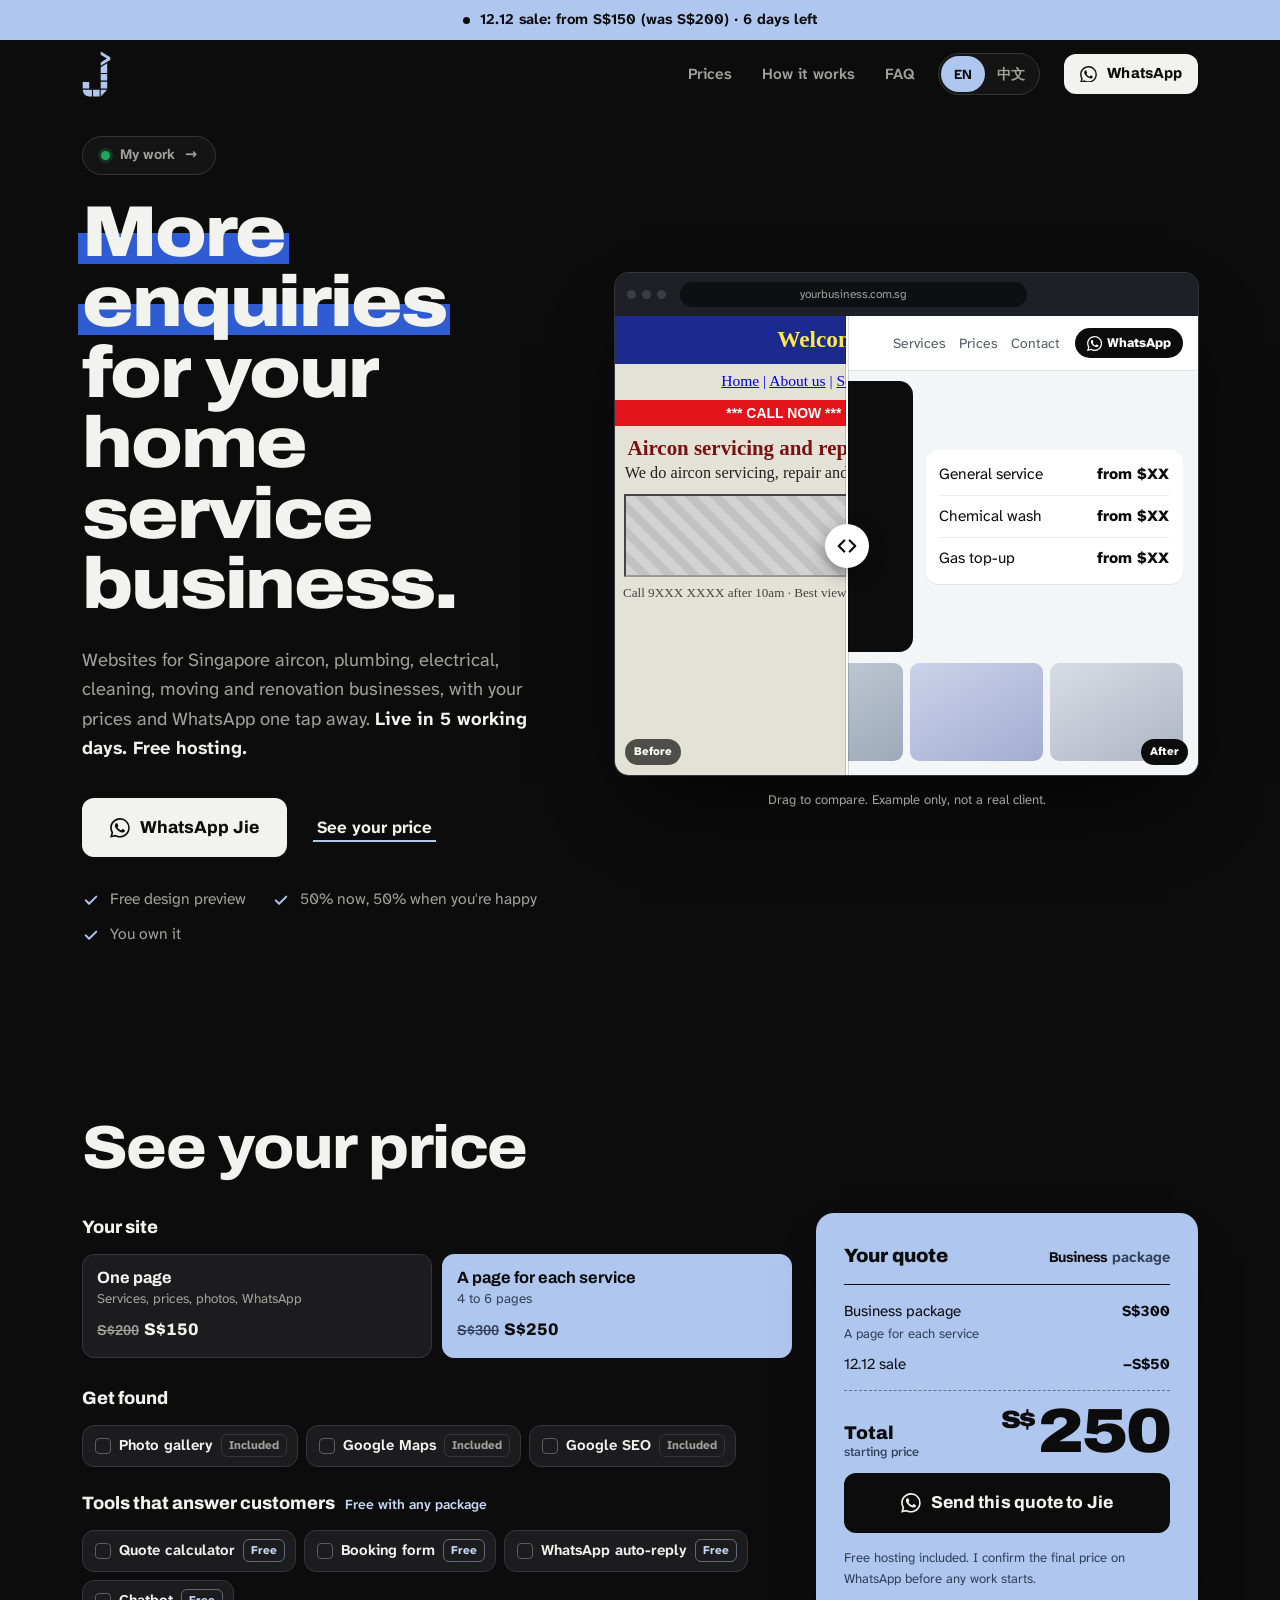
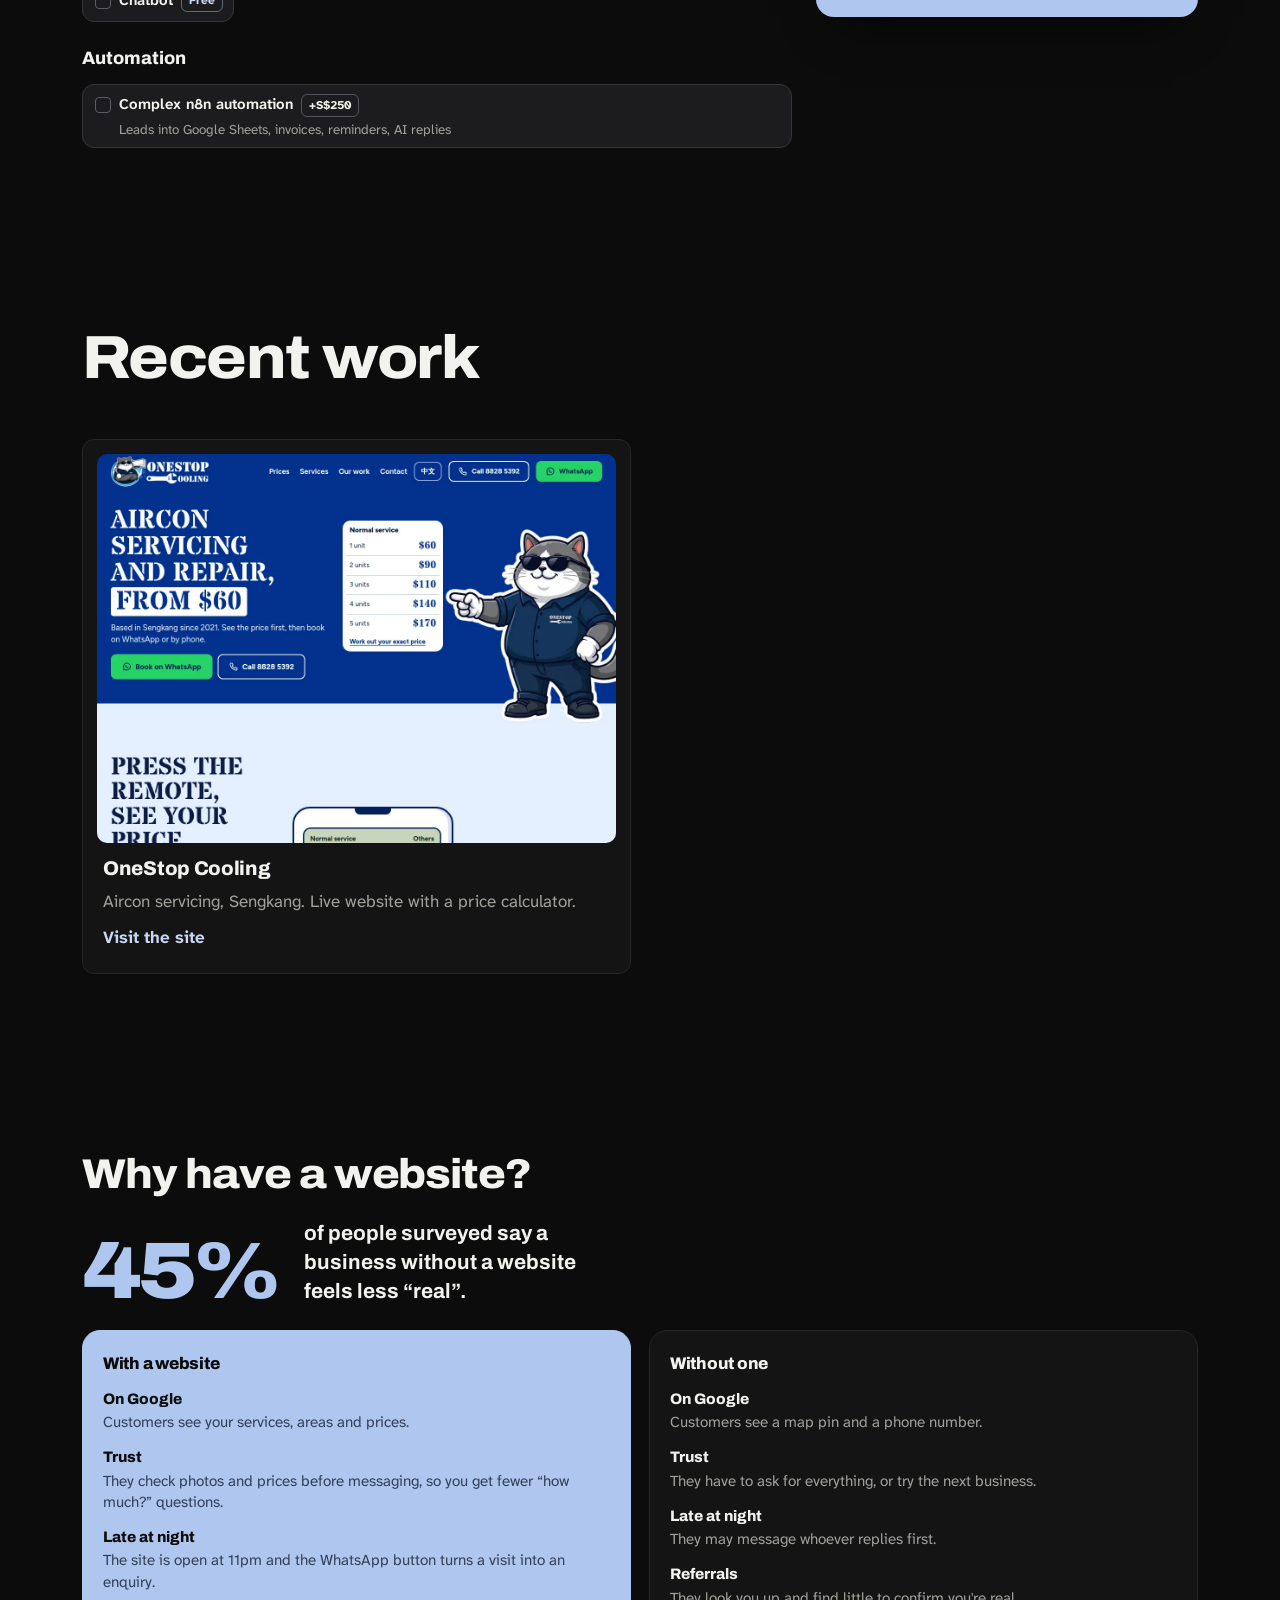
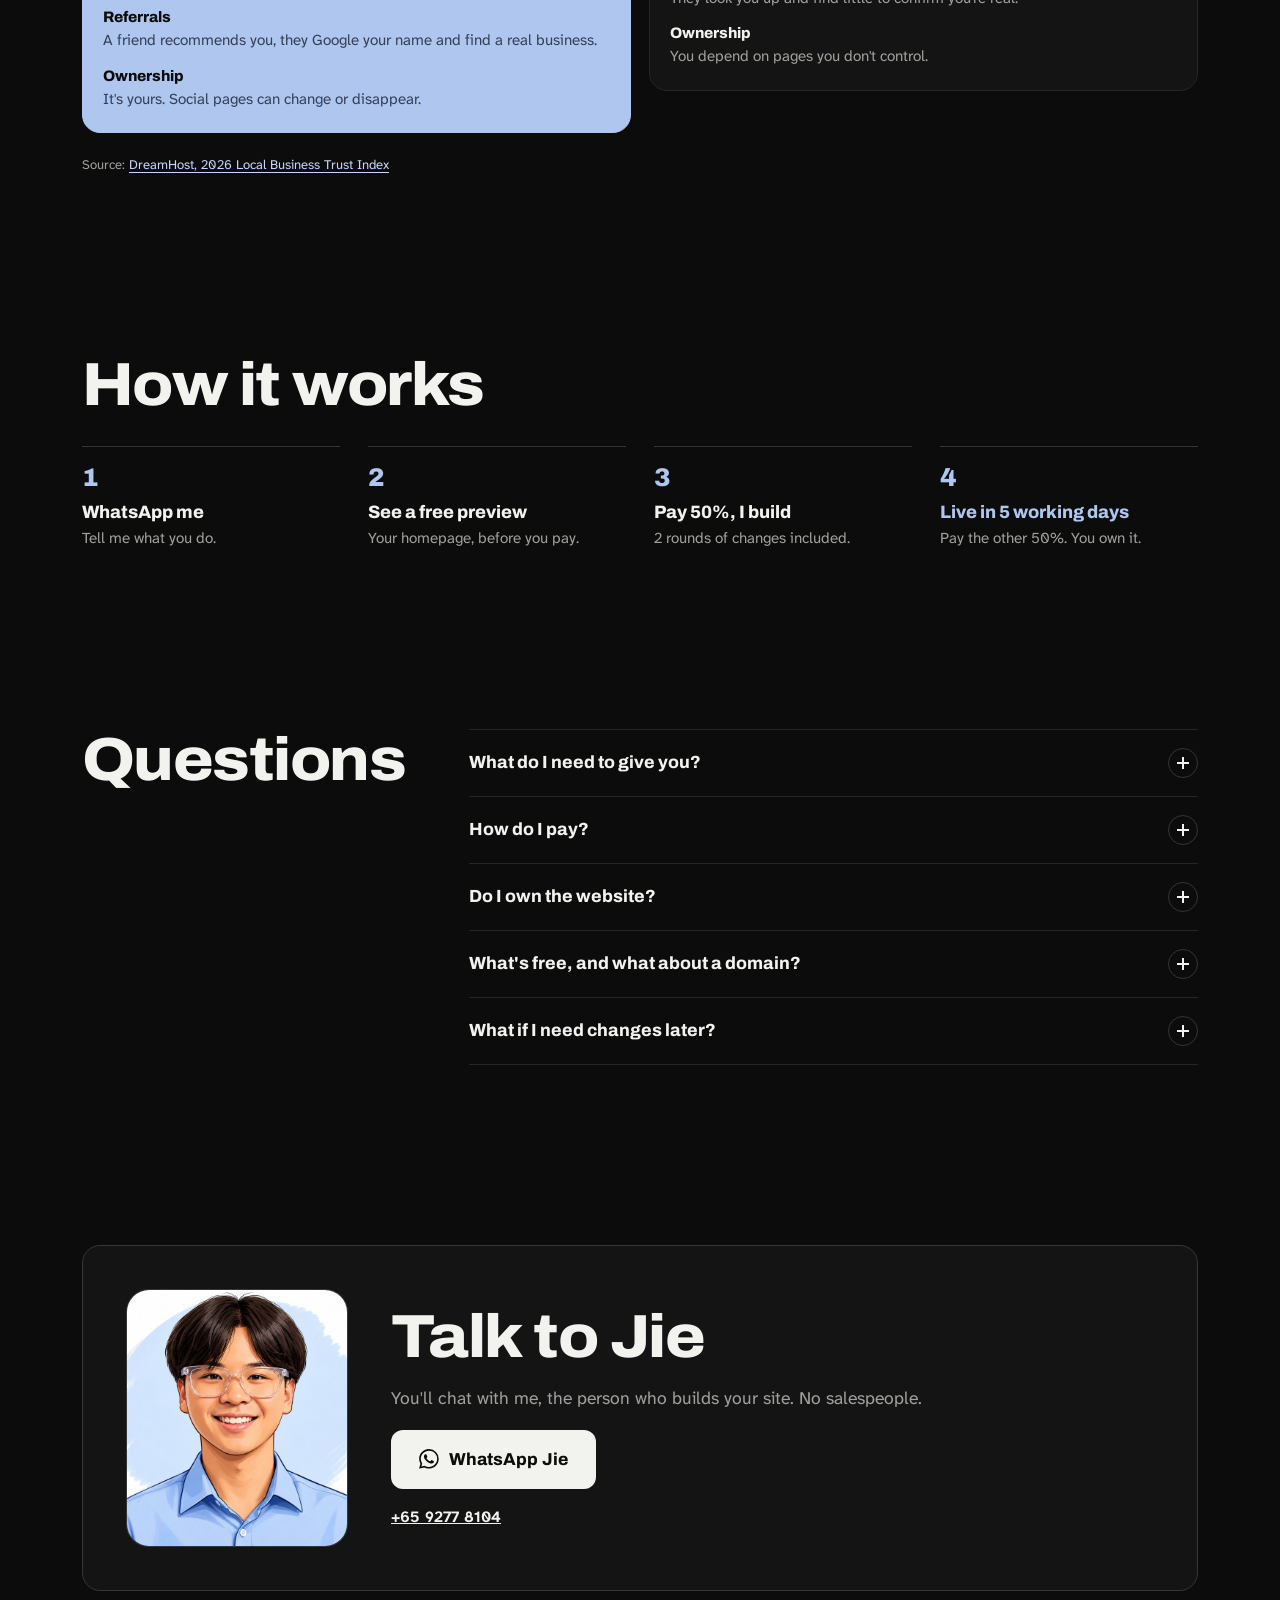
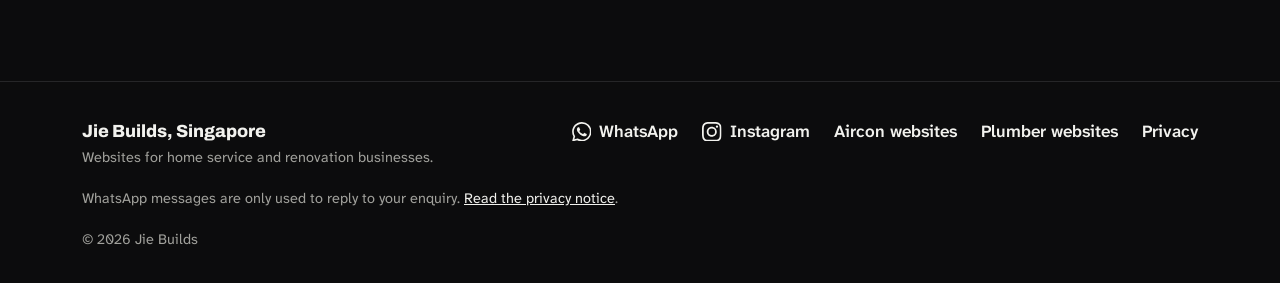
==== index.html @ 647f6914 "Hero pill: My work link to Recent work Co-Authored-By: Claude Sonnet 5.5 <noreply@anthropic.com>" ====
<!DOCTYPE html>
<html lang="en-SG">
<head>
  <meta charset="utf-8">
  <meta name="google-site-verification" content="2xer0mkSP5VUdhM2R_G-a2jgA3SitdXtqtMEsazaQb0" />
  <meta name="viewport" content="width=device-width, initial-scale=1">
  <title>Website Design Singapore for Home Service Businesses | Jie Builds</title>
  <meta name="description" content="Websites for Singapore aircon, plumbing, cleaning and renovation businesses. Live in 5 working days, free hosting, S$150 to S$300. Free design preview before you pay.">
  <link rel="canonical" href="https://dlwk9277.github.io/">
  <meta name="theme-color" content="#0C0C0D">
  <meta name="color-scheme" content="dark">

  <!-- Open Graph / social sharing -->
  <meta property="og:type" content="website">
  <meta property="og:site_name" content="Jie Builds">
  <meta property="og:title" content="Websites for Singapore home service businesses | Jie Builds">
  <meta property="og:description" content="Get more enquiries with a fast, professional website. Live in 5 working days, free hosting, free design preview before you pay.">
  <meta property="og:url" content="https://dlwk9277.github.io/">
  <meta property="og:image" content="https://dlwk9277.github.io/assets/og-image.png?v=9">
  <meta property="og:image:width" content="1200">
  <meta property="og:image:height" content="630">
  <meta property="og:image:alt" content="Jie Builds: websites for Singapore home service businesses. Live in 5 working days.">
  <meta property="og:locale" content="en_SG">
  <meta name="twitter:card" content="summary_large_image">
  <meta name="twitter:title" content="Websites for Singapore home service businesses | Jie Builds">
  <meta name="twitter:description" content="Get more enquiries with a fast, professional website. Live in 5 working days, free hosting included.">
  <meta name="twitter:image" content="https://dlwk9277.github.io/assets/og-image.png?v=9">

  <link rel="icon" href="assets/favicon.svg?v=2" type="image/svg+xml">
  <link rel="icon" href="assets/favicon-32.png?v=2" sizes="32x32" type="image/png">
  <link rel="apple-touch-icon" href="assets/apple-touch-icon.png?v=2">

  <link rel="preload" href="assets/fonts/archivo-latin.woff2" as="font" type="font/woff2" crossorigin>
  <link rel="preload" href="assets/fonts/atkinson-next-latin.woff2" as="font" type="font/woff2" crossorigin>
  <!-- Turn on motion only when the browser can do it and the visitor hasn't asked for less.
       If site.js fails to load, everything shows anyway after 3.5 s. -->
  <script>
    (function (d) {
      var h = d.documentElement; h.classList.add("js");
      var calm = window.matchMedia && matchMedia("(prefers-reduced-motion: reduce)").matches;
      if (!calm && "IntersectionObserver" in window) {
        h.classList.add("motion");
        setTimeout(function () { if (!window.__siteReady) h.classList.remove("motion"); }, 3500);
      }
    })(document);
  </script>
  <link rel="stylesheet" href="css/style.css">

  <!-- Settings first (prices, WhatsApp, Pixel ID), then site behaviour -->
  <script src="js/config.js" defer></script>
  <script src="js/i18n.js" defer></script>
  <script src="js/site.js" defer></script>

  <script type="application/ld+json">
  {
    "@context": "https://schema.org",
    "@type": "ProfessionalService",
    "name": "Jie Builds",
    "description": "Websites, landing pages, chatbots and automations for home service and renovation businesses in Singapore.",
    "url": "https://dlwk9277.github.io/",
    "image": "https://dlwk9277.github.io/assets/og-image.png?v=9",
    "telephone": "+6592778104",
    "priceRange": "S$150-S$300",
    "areaServed": { "@type": "Country", "name": "Singapore" },
    "address": { "@type": "PostalAddress", "addressCountry": "SG" },
    "paymentAccepted": "PayNow",
    "contactPoint": {
      "@type": "ContactPoint",
      "contactType": "sales",
      "telephone": "+6592778104",
      "url": "https://wa.me/6592778104",
      "availableLanguage": "English",
      "areaServed": "SG"
    },
    "founder": { "@type": "Person", "name": "Jie" },
    "sameAs": ["https://www.instagram.com/jiebuilds/"],
    "knowsAbout": ["Website design", "Landing pages", "Quote calculators", "Booking forms", "Chatbots", "n8n automation", "Google Business Profile", "Local SEO"]
  }
  </script>
</head>
<body>
  <!-- Icons used across the page -->
  <svg class="sprite" width="0" height="0" aria-hidden="true" focusable="false">
    <symbol id="i-wa" viewBox="0 0 24 24"><path fill="currentColor" d="M17.472 14.382c-.297-.149-1.758-.867-2.03-.967-.273-.099-.471-.148-.67.15-.197.297-.767.966-.94 1.164-.173.199-.347.223-.644.075-.297-.15-1.255-.463-2.39-1.475-.883-.788-1.48-1.761-1.653-2.059-.173-.297-.018-.458.13-.606.134-.133.298-.347.446-.52.149-.174.198-.298.298-.497.099-.198.05-.371-.025-.52-.075-.149-.669-1.612-.916-2.207-.242-.579-.487-.5-.669-.51-.173-.008-.371-.01-.57-.01-.198 0-.52.074-.792.372-.272.297-1.04 1.016-1.04 2.479 0 1.462 1.065 2.875 1.213 3.074.149.198 2.096 3.2 5.077 4.487.709.306 1.262.489 1.694.625.712.227 1.36.195 1.871.118.571-.085 1.758-.719 2.006-1.413.248-.694.248-1.289.173-1.413-.074-.124-.272-.198-.57-.347m-5.421 7.403h-.004a9.87 9.87 0 01-5.031-1.378l-.361-.214-3.741.982.998-3.648-.235-.374a9.86 9.86 0 01-1.51-5.26c.001-5.45 4.436-9.884 9.888-9.884 2.64 0 5.122 1.03 6.988 2.898a9.825 9.825 0 012.893 6.994c-.003 5.45-4.437 9.884-9.885 9.884m8.413-18.297A11.815 11.815 0 0012.05 0C5.495 0 .16 5.335.157 11.892c0 2.096.547 4.142 1.588 5.945L.057 24l6.305-1.654a11.882 11.882 0 005.683 1.448h.005c6.554 0 11.89-5.335 11.893-11.893a11.821 11.821 0 00-3.48-8.413Z"/></symbol>
    <symbol id="i-ig" viewBox="0 0 24 24"><path fill="currentColor" d="M7.0301.084c-1.2768.0602-2.1487.264-2.911.5634-.7888.3075-1.4575.72-2.1228 1.3877-.6652.6677-1.075 1.3368-1.3802 2.127-.2954.7638-.4956 1.6365-.552 2.914-.0564 1.2775-.0689 1.6882-.0626 4.947.0062 3.2586.0206 3.6671.0825 4.9473.061 1.2765.264 2.1482.5635 2.9107.308.7889.72 1.4573 1.388 2.1228.6679.6655 1.3365 1.0743 2.1285 1.38.7632.295 1.6361.4961 2.9134.552 1.2773.056 1.6884.069 4.9462.0627 3.2578-.0062 3.668-.0207 4.9478-.0814 1.28-.0607 2.147-.2652 2.9098-.5633.7889-.3086 1.4578-.72 2.1228-1.3881.665-.6682 1.0745-1.3378 1.3795-2.1284.2957-.7632.4966-1.636.552-2.9124.056-1.2809.0692-1.6898.063-4.948-.0063-3.2583-.021-3.6668-.0817-4.9465-.0607-1.2797-.264-2.1487-.5633-2.9117-.3084-.7889-.72-1.4568-1.3876-2.1228C21.2982 1.33 20.628.9208 19.8378.6165 19.074.321 18.2017.1197 16.9244.0645 15.6471.0093 15.236-.005 11.977.0014 8.718.0076 8.31.0215 7.0301.0839m.1402 21.6932c-1.17-.0509-1.8053-.2453-2.2287-.408-.5606-.216-.96-.4771-1.3819-.895-.422-.4178-.6811-.8186-.9-1.378-.1644-.4234-.3624-1.058-.4171-2.228-.0595-1.2645-.072-1.6442-.079-4.848-.007-3.2037.0053-3.583.0607-4.848.05-1.169.2456-1.805.408-2.2282.216-.5613.4762-.96.895-1.3816.4188-.4217.8184-.6814 1.3783-.9003.423-.1651 1.0575-.3614 2.227-.4171 1.2655-.06 1.6447-.072 4.848-.079 3.2033-.007 3.5835.005 4.8495.0608 1.169.0508 1.8053.2445 2.228.408.5608.216.96.4754 1.3816.895.4217.4194.6816.8176.9005 1.3787.1653.4217.3617 1.056.4169 2.2263.0602 1.2655.0739 1.645.0796 4.848.0058 3.203-.0055 3.5834-.061 4.848-.051 1.17-.245 1.8055-.408 2.2294-.216.5604-.4763.96-.8954 1.3814-.419.4215-.8181.6811-1.3783.9-.4224.1649-1.0577.3617-2.2262.4174-1.2656.0595-1.6448.072-4.8493.079-3.2045.007-3.5825-.006-4.848-.0608M16.953 5.5864A1.44 1.44 0 1 0 18.39 4.144a1.44 1.44 0 0 0-1.437 1.4424M5.8385 12.012c.0067 3.4032 2.7706 6.1557 6.173 6.1493 3.4026-.0065 6.157-2.7701 6.1506-6.1733-.0065-3.4032-2.771-6.1565-6.174-6.1498-3.403.0067-6.156 2.771-6.1496 6.1738M8 12.0077a4 4 0 1 1 4.008 3.9921A3.9996 3.9996 0 0 1 8 12.0077"/></symbol>
    <symbol id="i-check" viewBox="0 0 24 24"><path fill="none" stroke="currentColor" stroke-width="2.6" stroke-linecap="round" stroke-linejoin="round" d="M5 12.5l4.5 4.5L19 7.5"/></symbol>
    <symbol id="i-plus" viewBox="0 0 24 24"><path fill="none" stroke="currentColor" stroke-width="2.4" stroke-linecap="round" d="M12 5v14M5 12h14"/></symbol>
    <symbol id="i-spark" viewBox="0 0 24 24"><path fill="currentColor" d="M12 2l2.2 7.8L22 12l-7.8 2.2L12 22l-2.2-7.8L2 12l7.8-2.2z"/></symbol>
  </svg>

  <a class="skip-link" href="#main">Skip to content</a>

  <!-- Floating top: the sale banner (text from the sale calendar in js/config.js) stays on screen while you scroll -->
  <div class="top">
    <a class="sale-bar" id="sale-bar" href="#calculator" hidden><span class="sale-dot" aria-hidden="true"></span><span data-sale-text></span></a>
    <header class="site-header">
      <div class="wrap header-inner">
        <a class="wordmark" href="#top" aria-label="Jie Builds, back to top"><img src="assets/logo.svg" alt="" width="26" height="42"></a>
        <nav class="site-nav" aria-label="Main">
          <a href="#calculator">Prices</a>
          <a href="#how">How it works</a>
          <a href="#faq">FAQ</a>
        </nav>
        <div class="lang" role="group" aria-label="Language / 语言">
          <button type="button" data-lang="en" lang="en" aria-pressed="true">EN</button>
          <button type="button" data-lang="zh" lang="zh" aria-pressed="false">中文</button>
        </div>
        <a class="btn btn-small" aria-label="WhatsApp Jie" data-wa="general" href="https://wa.me/6592778104" target="_blank" rel="noopener">
          <svg class="icon" aria-hidden="true"><use href="#i-wa"/></svg>
          <span>WhatsApp</span>
        </a>
      </div>
    </header>
  </div>

  <main id="main">

    <!-- 1. HERO + drag-to-compare -->
    <section class="hero" id="top">
      <div class="wrap hero-grid">
        <div class="hero-copy">
          <a class="hero-proof" href="#work"><span class="hero-proof-dot" aria-hidden="true"></span><span class="hero-proof-text">My work</span><span aria-hidden="true">→</span></a>
          <h1 class="hero-title" data-split><span class="mark" data-mark>More enquiries</span> for your home service business.</h1>
          <p class="hero-sub" data-load="2">Websites for Singapore aircon, plumbing, electrical, cleaning, moving and renovation businesses, with your prices and WhatsApp one tap away. <strong>Live in 5 working days. Free hosting.</strong></p>
          <div class="hero-actions" data-load="3">
            <a class="btn btn-big" data-wa="hero" href="https://wa.me/6592778104" target="_blank" rel="noopener">
              <svg class="icon" aria-hidden="true"><use href="#i-wa"/></svg>
              <span>WhatsApp Jie</span>
            </a>
            <a class="btn-ghost" href="#calculator">See your price</a>
          </div>
          <ul class="hero-terms" data-load="4">
            <li><svg class="icon icon-check" aria-hidden="true"><use href="#i-check"/></svg>Free design preview</li>
            <li><svg class="icon icon-check" aria-hidden="true"><use href="#i-check"/></svg>50% now, 50% when you're happy</li>
            <li><svg class="icon icon-check" aria-hidden="true"><use href="#i-check"/></svg>You own it</li>
          </ul>
        </div>

        <!-- Same business, an old static site vs a site built for enquiries (illustration, not a real client) -->
        <figure class="hero-visual" data-load="2">
          <div class="win">
            <div class="win-bar" aria-hidden="true"><i></i><i></i><i></i><span>yourbusiness.com.sg</span></div>
            <div class="compare" data-compare>
              <!-- BEFORE: an old static website, on purpose -->
              <div class="cmp-pane cmp-before" aria-hidden="true">
                <div class="ob-title">Welcome to our website!!!</div>
                <p class="ob-links"><u>Home</u> | <u>About us</u> | <u>Services</u> | <u>Price list</u> | <u>Guestbook</u> | <u>Contact</u></p>
                <p class="ob-red">*** CALL NOW *** FREE QUOTATION *** CALL NOW ***</p>
                <p class="ob-h">Aircon servicing and repair</p>
                <p class="ob-text">We do aircon servicing, repair and installation. Please call for price.</p>
                <div class="ob-img">[ image not found ]</div>
                <p class="ob-small">Call 9XXX XXXX after 10am &middot; Best viewed in Internet Explorer &middot; Visitors: <b>000731</b></p>
              </div>
              <!-- AFTER: a website built to get enquiries -->
              <div class="cmp-pane cmp-after" aria-hidden="true">
                <div class="nb-bar"><b>Your Business</b><span class="nb-links"><i>Services</i><i>Prices</i><i>Contact</i></span><span class="nb-btn"><svg class="icon"><use href="#i-wa"/></svg>WhatsApp</span></div>
                <div class="nb-hero">
                  <div class="nb-copy">
                    <small>Aircon servicing</small>
                    <b>Cold air back, same week.</b>
                    <span class="nb-cta"><svg class="icon"><use href="#i-wa"/></svg>WhatsApp us</span>
                  </div>
                  <div class="nb-prices">
                    <div><span>General service</span><b>from $XX</b></div>
                    <div><span>Chemical wash</span><b>from $XX</b></div>
                    <div><span>Gas top-up</span><b>from $XX</b></div>
                  </div>
                </div>
                <div class="nb-gallery"><i></i><i></i><i></i><i></i></div>
              </div>
              <div class="cmp-handle" aria-hidden="true"><span class="cmp-knob"><svg viewBox="0 0 24 24"><path fill="none" stroke="currentColor" stroke-width="2.4" stroke-linecap="round" stroke-linejoin="round" d="M9 6l-6 6 6 6M15 6l6 6-6 6"/></svg></span></div>
              <span class="cmp-tag cmp-tag-before" aria-hidden="true">Before</span>
              <span class="cmp-tag cmp-tag-after" aria-hidden="true">After</span>
              <input class="cmp-range" type="range" min="0" max="100" value="50" aria-label="Compare before and after: move left to see more of the new website">
            </div>
          </div>
          <figcaption>Drag to compare. Example only, not a real client.</figcaption>
        </figure>
      </div>
    </section>

    <!-- 2. PRICE: pick what you need (options and prices come from js/config.js) -->
    <section class="section calc" id="calculator" aria-labelledby="calc-title">
      <div class="wrap">
        <h2 class="section-title" id="calc-title">See your price</h2>
        <div class="calc-grid">
          <div class="calc-form" id="calc-form" data-reveal>
            <fieldset>
              <legend>Your site</legend>
              <div class="calc-sizes" id="calc-sizes"></div>
            </fieldset>
            <!-- Option groups (Get found, Tools, Automation) are built from js/config.js -->
            <div class="calc-groups" id="calc-extras"></div>
            <noscript><p>Turn on JavaScript to use this, or WhatsApp +65 9277 8104 for a price. Websites cost S$150 to S$300.</p></noscript>
          </div>
          <!-- Phones: a small price bar that follows you while you pick -->
          <div class="calc-mini" id="calc-mini" aria-hidden="true">
            <span><small id="calc-mini-pkg">Business</small><b>from S$<span id="calc-mini-price">250</span></b></span>
            <a class="btn btn-small" id="calc-mini-send" href="https://wa.me/6592778104" target="_blank" rel="noopener" tabindex="-1"><svg class="icon"><use href="#i-wa"/></svg>Send</a>
          </div>
          <!-- The quote: line items, sale discount, total -->
          <div class="calc-result" id="calc-result" aria-live="polite" data-reveal>
            <p class="quote-head"><span>Your quote</span><span class="quote-pkg"><span id="calc-pkg">Business</span> package</span></p>
            <ul class="quote-lines" id="calc-lines"></ul>
            <div class="quote-total">
              <span class="quote-total-label">Total<small>starting price</small></span>
              <span class="calc-price"><span class="cur">S$</span><span id="calc-price">250</span></span>
            </div>
            <p class="calc-extra" id="calc-extra" hidden></p>
            <a class="btn btn-big btn-ink" id="calc-send" href="https://wa.me/6592778104" target="_blank" rel="noopener">
              <svg class="icon" aria-hidden="true"><use href="#i-wa"/></svg>
              <span>Send this quote to Jie</span>
            </a>
            <p class="calc-note">Free hosting included. I confirm the final price on WhatsApp before any work starts.</p>
          </div>
        </div>
      </div>
    </section>

    <!-- 3. PORTFOLIO: hidden until you add projects in js/config.js -->
    <section class="section work" id="work" aria-labelledby="work-title" hidden>
      <div class="wrap">
        <h2 class="section-title" id="work-title">Recent work</h2>
        <div class="work-grid" id="work-list"></div>
      </div>
    </section>

    <!-- 3b. WHY A WEBSITE: one sourced survey stat + what a customer sees with and without a site.
         Keep the source line at the bottom; the 45% is US data and must say so. -->
    <section class="section why" id="why" aria-labelledby="why-title">
      <div class="wrap">
        <h2 class="section-title" id="why-title">Why have a website?</h2>
        <div class="why-stat" data-reveal>
          <p class="why-num">45%</p>
          <p class="why-claim">of people surveyed say a business without a website feels less “real”.</p>
        </div>
        <div class="why-cmp" data-stagger>
          <div class="why-card is-with" data-reveal>
            <h3>With a website</h3>
            <ul>
              <li><b>On Google</b>Customers see your services, areas and prices.</li>
              <li><b>Trust</b>They check photos and prices before messaging, so you get fewer “how much?” questions.</li>
              <li><b>Late at night</b>The site is open at 11pm and the WhatsApp button turns a visit into an enquiry.</li>
              <li><b>Referrals</b>A friend recommends you, they Google your name and find a real business.</li>
              <li><b>Ownership</b>It's yours. Social pages can change or disappear.</li>
            </ul>
          </div>
          <div class="why-card" data-reveal>
            <h3>Without one</h3>
            <ul>
              <li><b>On Google</b>Customers see a map pin and a phone number.</li>
              <li><b>Trust</b>They have to ask for everything, or try the next business.</li>
              <li><b>Late at night</b>They may message whoever replies first.</li>
              <li><b>Referrals</b>They look you up and find little to confirm you're real.</li>
              <li><b>Ownership</b>You depend on pages you don't control.</li>
            </ul>
          </div>
        </div>
        <p class="why-source" data-reveal>Source: <a href="https://www.dreamhost.com/blog/dreamhost-2026-local-business-trust-index/" target="_blank" rel="noopener">DreamHost, 2026 Local Business Trust Index</a></p>
      </div>
    </section>

    <!-- 4. HOW IT WORKS (also the risk-free promise) -->
    <section class="section how" id="how" aria-labelledby="how-title">
      <div class="wrap">
        <h2 class="section-title" id="how-title">How it works</h2>
        <ol class="how-steps" data-stagger>
          <li data-reveal><b>WhatsApp me</b><span>Tell me what you do.</span></li>
          <li data-reveal><b>See a free preview</b><span>Your homepage, before you pay.</span></li>
          <li data-reveal><b>Pay 50%, I build</b><span>2 rounds of changes included.</span></li>
          <li data-reveal><b>Live in 5 working days</b><span>Pay the other 50%. You own it.</span></li>
        </ol>
      </div>
    </section>

    <!-- TESTIMONIALS: enable when you have REAL reviews (see README step 5).
    <section class="section testimonials" id="reviews" aria-labelledby="reviews-title">
      <div class="wrap">
        <h2 class="section-title" id="reviews-title">What clients say</h2>
        <div class="quotes" data-stagger>
          <figure class="quote" data-reveal>
            <blockquote><p>Paste the client's exact words here.</p></blockquote>
            <figcaption><b>Client name</b>, Business name</figcaption>
          </figure>
        </div>
      </div>
    </section>
    -->

    <!-- 5. FAQ -->
    <section class="section faq" id="faq" aria-labelledby="faq-title">
      <div class="wrap faq-wrap">
        <h2 class="section-title" id="faq-title">Questions</h2>
        <div class="faq-list" data-stagger>
          <details data-reveal>
            <summary>What do I need to give you?</summary>
            <div class="faq-a"><p>Your business name, services, areas, rough prices and phone photos of your work. No logo? I'll set your name in clean text. Not sure what to write? I'll help on WhatsApp. Once I have it, you're live in 5 working days.</p></div>
          </details>
          <details data-reveal>
            <summary>How do I pay?</summary>
            <div class="faq-a"><p>By PayNow. 50% after you approve your free preview, 50% when you're happy with the finished site. No hidden fees.</p></div>
          </details>
          <details data-reveal>
            <summary>Do I own the website?</summary>
            <div class="faq-a"><p>Yes. After the final payment the site and all its files are yours, and you can work with someone else later.</p></div>
          </details>
          <details data-reveal>
            <summary>What's free, and what about a domain?</summary>
            <div class="faq-a"><p>Hosting has no monthly fee. A domain of your own, like yourbusiness.sg, is optional: about S$20 to S$60 a year, bought in your name. I'll help you choose and connect it.</p></div>
          </details>
          <details data-reveal>
            <summary>What if I need changes later?</summary>
            <div class="faq-a"><p>The Care Plan, from S$50 a month, covers text, photo and price updates and small fixes. Or WhatsApp me and I'll quote that one change before doing it.</p></div>
          </details>
        </div>
      </div>
    </section>

    <!-- 6. CONTACT -->
    <section class="section contact" id="contact" aria-labelledby="contact-title">
      <div class="wrap">
        <div class="contact-card" data-reveal>
          <div class="portrait">
            <img class="portrait-fallback" src="assets/logo.svg" alt="" aria-hidden="true" width="90" height="143">
            <img src="assets/darren.jpg" alt="Illustrated portrait of Jie" width="480" height="560" loading="lazy" decoding="async" onerror="this.remove()">
          </div>
          <div class="contact-copy">
            <h2 class="section-title" id="contact-title">Talk to Jie</h2>
            <p>You'll chat with me, the person who builds your site. No salespeople.</p>
            <a class="btn btn-big" data-wa="contact" href="https://wa.me/6592778104" target="_blank" rel="noopener">
              <svg class="icon" aria-hidden="true"><use href="#i-wa"/></svg>
              <span>WhatsApp Jie</span>
            </a>
            <p class="contact-number"><a data-wa="contact" href="https://wa.me/6592778104" target="_blank" rel="noopener" data-wa-number>+65 9277 8104</a></p>
          </div>
        </div>
      </div>
    </section>
  </main>

  <!-- 12. FOOTER -->
  <footer class="site-footer">
    <div class="wrap footer-inner">
      <div>
        <p class="footer-brand">Jie Builds, Singapore</p>
        <p class="footer-small">Websites for home service and renovation businesses.</p>
      </div>
      <ul class="footer-links">
        <li><a data-wa="general" href="https://wa.me/6592778104" target="_blank" rel="noopener"><svg class="icon" aria-hidden="true"><use href="#i-wa"/></svg>WhatsApp</a></li>
        <li data-instagram hidden><a href="#" target="_blank" rel="noopener"><svg class="icon" aria-hidden="true"><use href="#i-ig"/></svg>Instagram</a></li>
        <li><a href="aircon-website-design-singapore/" data-zh="冷气网站">Aircon websites</a></li>
        <li><a href="plumber-website-design-singapore/" data-zh="水管网站">Plumber websites</a></li>
        <li><a href="privacy.html">Privacy</a></li>
      </ul>
      <p class="footer-small footer-privacy"><span data-pixel-notice hidden>This site uses Meta Pixel cookies to measure ads. </span>WhatsApp messages are only used to reply to your enquiry. <a href="privacy.html">Read the privacy notice</a>.</p>
      <p class="footer-small">© <span data-year>2026</span> Jie Builds</p>
    </div>
  </footer>

  <!-- Floating WhatsApp button (phones and tablets) -->
  <a class="wa-float" data-wa="floating" href="https://wa.me/6592778104" target="_blank" rel="noopener" aria-label="Chat with Jie on WhatsApp">
    <svg class="icon" aria-hidden="true"><use href="#i-wa"/></svg>
  </a>
</body>
</html>
---- css/style.css ----
/* =====================================================================
   Jie — site styles (dark theme)
   Colours live in :root below. Ink black and paper white do most of the
   work. One soft blue (--accent) is used as a SOLID colour, never as a
   glow: the sale bar, the quote card, picked options, ticks. A deeper
   pen blue (--accent-deep) is only the highlight behind "More enquiries".
   No gradients, glows or grid backdrops. Main buttons are white with
   black text; on the blue quote card they're black with white text.

   Motion rules (keep the site smooth on cheap phones):
   - Only animate transform and opacity.
   - No blur / backdrop-filter, no big animated shadows.
   - Everything moving is switched off for "reduce motion" visitors,
     and the page is fully visible if JavaScript is off.
   ===================================================================== */

/* Fonts: self-hosted Google Fonts (SIL Open Font License), latin subset */
@font-face {
  font-family: "Archivo";
  src: url("../assets/fonts/archivo-latin.woff2") format("woff2");
  font-weight: 500 900; font-stretch: 100% 125%; font-style: normal; font-display: swap;
}
@font-face {
  font-family: "Atkinson Hyperlegible Next";
  src: url("../assets/fonts/atkinson-next-latin.woff2") format("woff2");
  font-weight: 200 800; font-style: normal; font-display: swap;
}

:root {
  --bg: #0C0C0D;          /* page: neutral ink black */
  --bg-2: #141415;        /* panels */
  --bg-3: #1C1C1E;        /* raised panels, controls */
  --line: #262628;        /* hairlines */
  --line-2: #36363A;      /* stronger borders, hover */
  --text: #F2F2EE;        /* paper white */
  --muted: #A1A19C;       /* secondary text on dark (7.5:1) */
  --accent: #AFC6EE;      /* soft blue, used solid (ink text on it: 11:1) */
  --accent-2: #C7D7F5;    /* lighter soft blue, for small text on dark */
  --accent-deep: #2F5BD3; /* pen blue behind "More enquiries" (white text on it: 5.9:1) */
  --ink: #0C0C0D;         /* text on white and blue */
  --ink-2: #33405A;       /* secondary text on the blue (6:1) */

  --f-display: "Archivo", "Arial Narrow", system-ui, sans-serif;
  --f-body: "Atkinson Hyperlegible Next", system-ui, -apple-system, "Segoe UI", sans-serif;

  --wrap: 1180px;
  --gutter: 20px;
  --r-sm: 6px;
  --r-md: 12px;
  --r-lg: 18px;
  --ease: cubic-bezier(.2, .7, .2, 1);
  --ease-out: cubic-bezier(.16, 1, .3, 1);
  --section-y: clamp(52px, 7vw, 92px);
  --head-h: 58px;
}

*, *::before, *::after { box-sizing: border-box; }
html {
  -webkit-text-size-adjust: 100%;
  scroll-behavior: smooth;
  scroll-padding-top: 110px;
  background: var(--bg);
  color-scheme: dark;
  scrollbar-color: var(--line-2) var(--bg);
  accent-color: var(--accent);
}
body {
  margin: 0;
  background: var(--bg);
  color: var(--text);
  font-family: var(--f-body);
  font-size: 1.0625rem;      /* 17px */
  line-height: 1.6;
  text-rendering: optimizeLegibility;
  -webkit-font-smoothing: antialiased;
  overflow-x: clip;
}
img { max-width: 100%; display: block; }
h1, h2, h3 { font-family: var(--f-display); margin: 0; line-height: 1.05; letter-spacing: -0.015em; font-weight: 800; }
p { margin: 0; }
a { color: inherit; }
[hidden] { display: none !important; }
::selection { background: var(--accent); color: var(--ink); }

.wrap { width: 100%; max-width: var(--wrap); margin: 0 auto; padding: 0 var(--gutter); }
@media (min-width: 720px) { :root { --gutter: 32px; --head-h: 68px; } }

.icon { width: 1.15em; height: 1.15em; flex: none; display: inline-block; vertical-align: -0.2em; }

:focus-visible { outline: 3px solid var(--accent); outline-offset: 3px; border-radius: 4px; }

.skip-link {
  position: absolute; left: 12px; top: -60px; z-index: 100;
  background: var(--accent); color: var(--ink); padding: 10px 16px; border-radius: var(--r-sm);
  font-weight: 700; text-decoration: none;
}
.skip-link:focus { top: 12px; }

.sprite { position: absolute; }

.sr-only {
  position: absolute !important; width: 1px; height: 1px; padding: 0; margin: -1px;
  overflow: hidden; clip: rect(0 0 0 0); white-space: nowrap; border: 0;
}

/* ---------- Buttons ---------- */
.btn {
  position: relative;
  display: inline-flex; align-items: center; justify-content: center; gap: 10px;
  min-height: 48px; padding: 12px 22px;
  background: var(--text); color: var(--ink);
  border: 0; border-radius: var(--r-md);
  font-family: var(--f-display); font-weight: 750; font-size: 1rem; letter-spacing: 0.005em;
  text-decoration: none; cursor: pointer;
  transition: transform .2s var(--ease), background-color .2s var(--ease);
}
.btn:hover { background: #FFFFFF; transform: translateY(-2px); }
.btn:active { transform: translateY(0) scale(.98); }
.btn-small { min-height: 40px; padding: 8px 16px; font-size: .92rem; }
.btn-big { min-height: 58px; padding: 16px 28px; font-size: 1.08rem; }
.btn-dark { background: var(--bg-3); color: var(--text); box-shadow: inset 0 0 0 1px var(--line-2); }
.btn-dark:hover { background: #22242B; }

.btn-ink { background: var(--ink); color: var(--text); }
.btn-ink:hover { background: #000; }

.btn-ghost {
  display: inline-flex; align-items: center; min-height: 48px; padding: 0 4px;
  color: var(--text); font-weight: 700; text-decoration: none;
  background-image: linear-gradient(var(--accent), var(--accent));
  background-size: 100% 2px; background-repeat: no-repeat; background-position: 0 calc(100% - 10px);
  transition: color .2s var(--ease);
}
.btn-ghost:hover { color: var(--accent-2); }

/* ---------- Floating top: sale banner + header stay on screen ---------- */
.top { position: sticky; top: 0; z-index: 60; }

/* ---------- Header ---------- */
.site-header {
  position: relative;
  background: rgba(6, 11, 22, 0);
  border-bottom: 1px solid transparent;
  transition: background-color .25s var(--ease), border-color .25s var(--ease);
}
.site-header.is-scrolled { background: var(--bg); border-bottom-color: var(--line); }
.header-inner { display: flex; align-items: center; gap: 24px; min-height: var(--head-h); }
.wordmark {
  display: inline-flex; align-items: center; gap: 10px;
  font-family: var(--f-display); font-weight: 850; font-stretch: 115%; font-size: 1.2rem;
  text-decoration: none; letter-spacing: -0.01em; margin-right: auto;
}
.wordmark img { display: block; height: 46px; width: auto; }
.site-nav { display: none; gap: 30px; }
.site-nav a { color: var(--muted); text-decoration: none; font-weight: 600; font-size: .96rem; transition: color .2s var(--ease); }
.site-nav a:hover { color: var(--text); }
@media (min-width: 900px) { .site-nav { display: flex; } }

/* ---------- Hero ---------- */
.hero { position: relative; overflow: hidden; padding: calc(var(--head-h) + 28px) 0 56px; margin-top: calc(-1px - var(--head-h)); }
.hero-grid { position: relative; z-index: 1; display: grid; gap: 40px; align-items: center; }
@media (min-width: 980px) { .hero-grid { grid-template-columns: .9fr 1.1fr; gap: 56px; } .hero { padding-bottom: 80px; } }

.hero-title {
  font-size: clamp(2.3rem, 6.4vw, 4.5rem);
  font-weight: 850; font-stretch: 112%;
  line-height: .98; letter-spacing: -0.03em;
  max-width: 13ch;
}
/* The selling point, highlighted like a marker pen */
.hero-title .mark {
  background-image: linear-gradient(var(--accent-deep), var(--accent-deep));
  background-repeat: no-repeat; background-position: 0 86%; background-size: calc(var(--m, 1) * 100%) 40%;
  -webkit-box-decoration-break: clone; box-decoration-break: clone;
  padding: 0 .06em; margin: 0 -.06em;
}
.hero-sub { margin-top: 26px; font-size: 1.15rem; color: var(--muted); max-width: 46ch; }
.hero-sub strong { color: var(--text); }
.hero-actions { display: flex; flex-wrap: wrap; align-items: center; gap: 14px 26px; margin-top: 34px; }
.hero-terms { list-style: none; padding: 0; margin: 30px 0 0; display: grid; gap: 10px; color: var(--muted); font-size: .98rem; }
.hero-terms li { display: flex; align-items: center; gap: 10px; }
.icon-check { color: var(--accent); }
@media (min-width: 640px) { .hero-terms { display: flex; flex-wrap: wrap; gap: 10px 26px; } }

/* ---------- Sale bar: floats at the top (inside .top) ---------- */
.sale-bar {
  display: flex; align-items: center; justify-content: center; gap: 10px;
  min-height: 36px; padding: 6px var(--gutter);
  background: var(--accent); color: var(--ink); text-decoration: none;
  font-size: .84rem; font-weight: 700; text-align: center; line-height: 1.3;
}
.sale-bar:hover { background: var(--accent-2); }
.sale-dot { width: 7px; height: 7px; border-radius: 50%; background: var(--ink); flex: none; }
.motion .sale-dot { animation: blink 1.6s ease-in-out infinite; }
@keyframes blink { 50% { opacity: .25; } }
@media (min-width: 720px) { .sale-bar { font-size: .92rem; min-height: 40px; } }

/* ---------- Drag to compare: a small browser window ---------- */
.hero-visual { margin: 0 auto; width: 100%; max-width: 640px; }
.hero-visual figcaption { text-align: center; margin-top: 14px; font-size: .82rem; color: var(--muted); }
.win {
  border-radius: 14px; overflow: hidden; background: #16171C;
  box-shadow: 0 0 0 1px var(--line-2), 0 40px 80px -30px rgba(0, 0, 0, .85);
}
.win-bar { display: flex; align-items: center; gap: 6px; padding: 9px 12px; background: #1E2026; }
.win-bar i { width: 9px; height: 9px; border-radius: 50%; background: #3A3D46; }
.win-bar span { margin-left: 8px; flex: 1; max-width: 62%; padding: 3px 12px; border-radius: 99px; background: #0E0F12; color: var(--muted); font-size: .74rem; text-align: center; white-space: nowrap; overflow: hidden; text-overflow: ellipsis; }
.compare {
  --pos: 50%;
  position: relative; aspect-ratio: 4 / 3.15; overflow: hidden; container-type: inline-size;
  touch-action: pan-y; cursor: ew-resize; user-select: none; -webkit-user-select: none;
}
.cmp-pane { position: absolute; inset: 0; font-size: clamp(8.5px, 3.1cqw, 15.5px); line-height: 1.35; overflow: hidden; }
.cmp-after { clip-path: inset(0 0 0 var(--pos)); }
.cmp-handle { position: absolute; top: 0; bottom: 0; left: var(--pos); width: 2px; margin-left: -1px; background: #fff; box-shadow: 0 0 0 1px rgba(0,0,0,.15); pointer-events: none; }
.cmp-knob {
  position: absolute; top: 50%; left: 50%; width: 44px; height: 44px; margin: -22px 0 0 -22px; border-radius: 50%;
  background: #fff; color: var(--ink); display: grid; place-items: center;
  box-shadow: 0 6px 18px rgba(0, 0, 0, .35);
}
.cmp-knob svg { width: 22px; height: 22px; }
.cmp-tag { position: absolute; bottom: 10px; font-size: .72rem; font-weight: 800; padding: 4px 9px; border-radius: 99px; pointer-events: none; }
.cmp-tag-before { left: 10px; background: rgba(0,0,0,.65); color: #fff; }
.cmp-tag-after { right: 10px; background: var(--ink); color: #fff; }
.cmp-range { position: absolute; left: 0; bottom: 0; width: 100%; height: 1px; opacity: 0; margin: 0; pointer-events: none; }
.compare:has(.cmp-range:focus-visible) { outline: 3px solid var(--accent); outline-offset: -3px; }

/* BEFORE: an old static website, on purpose */
.cmp-before { background: #E4E2D6; color: #222; font-family: "Times New Roman", Times, serif; padding: 0 0 .6em; }
.ob-title { background: #1B2A8C; color: #FFE94A; font-weight: 700; font-size: 1.5em; padding: .35em .6em; text-align: center; }
.ob-links { padding: .5em .6em; text-align: center; color: #0000EE; font-size: 1em; }
.ob-red { background: #E3141B; color: #fff; font: 700 .9em Arial, Helvetica, sans-serif; text-align: center; padding: .35em 0; white-space: nowrap; overflow: hidden; }
.ob-h { font: 700 1.35em "Times New Roman", serif; color: #7A1010; padding: .5em .6em .1em; letter-spacing: 0; }
.ob-text { padding: 0 .6em; font-size: 1.05em; }
.ob-img { margin: .6em .6em 0; height: 5.6em; border: 2px inset #999; background: repeating-linear-gradient(45deg, #D2D2D2 0 .6em, #C2C2C2 .6em 1.2em); display: grid; place-items: center; color: #555; font: .95em Arial, sans-serif; }
.ob-small { padding: .6em .6em 0; font-size: .85em; color: #444; }
.ob-small b { background: #000; color: #3CFF3C; font-family: "Courier New", monospace; padding: 0 .3em; }

/* AFTER: a website built to get enquiries */
.cmp-after { background: #F4F5F7; color: var(--ink); display: flex; flex-direction: column; gap: .7em; padding: 0 0 .9em; font-family: var(--f-body); }
.nb-bar { display: flex; align-items: center; gap: 1em; padding: .8em 1em; background: #fff; box-shadow: 0 1px 0 #E1E3E8; }
.nb-bar > b { font-family: var(--f-display); font-weight: 850; font-size: 1.1em; margin-right: auto; }
.nb-links { display: flex; gap: .9em; color: #555B66; font-size: .9em; }
.nb-links i { font-style: normal; }
.nb-btn { display: inline-flex; align-items: center; gap: .35em; background: var(--ink); color: #fff; font-weight: 800; font-size: .85em; padding: .45em .9em; border-radius: 99px; }
.nb-hero { display: grid; grid-template-columns: 1.1fr 1fr; gap: .8em; align-items: center; padding: 0 1em; flex: 1; min-height: 0; }
.nb-copy { display: grid; gap: .45em; align-content: center; background: var(--ink); color: #fff; border-radius: .9em; padding: 1.1em; height: 100%; }
.nb-copy small { color: var(--accent); font-size: .85em; }
.nb-copy b { font-family: var(--f-display); font-weight: 850; font-size: 1.75em; line-height: 1.05; }
.nb-cta { justify-self: start; display: inline-flex; align-items: center; gap: .35em; background: #fff; color: var(--ink); font-weight: 800; font-size: .9em; padding: .45em .9em; border-radius: 99px; margin-top: .3em; }
.nb-prices { background: #fff; border-radius: .8em; padding: .3em .9em; box-shadow: 0 1px 0 #E1E3E8; }
.nb-prices div { display: flex; justify-content: space-between; gap: .6em; padding: .65em 0; border-bottom: 1px solid #ECEDF1; }
.nb-prices div:last-child { border-bottom: 0; }
.nb-prices b { font-weight: 800; white-space: nowrap; }
.nb-gallery { display: grid; grid-template-columns: repeat(4, 1fr); gap: .5em; padding: 0 1em; height: 22%; }
.nb-gallery i { border-radius: .6em; background: linear-gradient(150deg, #D5D8DE, #B3B8C2); }
.nb-gallery i:nth-child(2) { background: linear-gradient(150deg, #C7CFD9, #9EAABA); }
.nb-gallery i:nth-child(3) { background: linear-gradient(150deg, #CBD2EA, #A3ADD0); }
.nb-gallery i:nth-child(4) { background: linear-gradient(150deg, #D8DCE4, #AEB6C4); }

/* ---------- Price calculator: options on the left, a printed-style quote on the right ---------- */
.calc-grid { display: grid; gap: 16px; align-items: start; margin-top: 32px; }
@media (min-width: 980px) { .calc-grid { grid-template-columns: 1.3fr .7fr; gap: 24px; } .calc-result { position: sticky; top: 124px; } }
.calc-form { display: grid; gap: 26px; }
.calc-form fieldset { border: 0; margin: 0; padding: 0; min-width: 0; }
.calc-form legend { display: flex; flex-wrap: wrap; align-items: baseline; gap: 4px 10px; font-family: var(--f-display); font-weight: 780; font-size: 1.12rem; margin-bottom: 12px; padding: 0; }
.calc-form legend span { font-family: var(--f-body); font-weight: 600; font-size: .86rem; color: var(--accent-2); }
.calc-groups { display: grid; gap: 22px; }

/* Site size: two cards, each with its price */
.calc-sizes { display: grid; gap: 10px; grid-template-columns: 1fr 1fr; }
.calc-opt { position: relative; display: block; cursor: pointer; }
.calc-opt input { position: absolute; opacity: 0; inset: 0; margin: 0; cursor: pointer; }
.calc-opt .box {
  display: grid; gap: 3px; height: 100%; padding: 13px 14px; border-radius: var(--r-md);
  background: var(--bg-3); border: 1.5px solid var(--line-2); color: var(--text);
  transition: border-color .2s var(--ease), background-color .2s var(--ease), color .2s var(--ease);
}
.calc-opt .box b { font-family: var(--f-display); font-size: 1.02rem; line-height: 1.2; }
.calc-opt .box small { color: var(--muted); font-size: .84rem; line-height: 1.35; }
.opt-price { margin-top: 6px; font-family: var(--f-display); font-weight: 800; font-size: 1.05rem; font-variant-numeric: tabular-nums; }
.opt-price s { font-weight: 600; font-size: .85em; color: var(--muted); margin-right: 2px; }
.calc-opt:hover .box { border-color: #4A4A50; }
.calc-opt input:checked + .box { background: var(--accent); border-color: var(--accent); color: var(--ink); }
.calc-opt input:checked + .box small, .calc-opt input:checked + .box s { color: var(--ink-2); }
.calc-opt input:focus-visible + .box { outline: 3px solid var(--accent); outline-offset: 3px; }

/* Options: toggles with a live price tag */
.calc-extras { display: flex; flex-wrap: wrap; gap: 8px; }
.calc-chip { position: relative; cursor: pointer; }
.calc-chip.has-hint { flex: 1 1 100%; }
.calc-chip input { position: absolute; opacity: 0; inset: 0; margin: 0; cursor: pointer; }
.calc-chip > span {
  display: flex; flex-wrap: wrap; align-items: center; gap: 4px 8px; min-height: 42px; padding: 8px 10px 8px 12px; border-radius: var(--r-md);
  background: var(--bg-3); border: 1.5px solid var(--line-2); font-size: .93rem;
  transition: border-color .2s var(--ease), background-color .2s var(--ease), color .2s var(--ease);
}
.calc-chip b { font-weight: 650; }
.calc-chip > span::before {
  content: ""; width: 16px; height: 16px; border-radius: 4px; border: 1.5px solid #5C5C62; flex: none;
  background: center / 12px no-repeat;
  transition: background-color .2s var(--ease), border-color .2s var(--ease);
}
.calc-chip small { flex-basis: 100%; padding-left: 24px; color: var(--muted); font-size: .84rem; line-height: 1.35; }
.calc-chip:hover > span { border-color: #4A4A50; }
.calc-chip input:checked + span { background: var(--accent); border-color: var(--accent); color: var(--ink); }
.calc-chip input:checked + span small { color: var(--ink-2); }
.calc-chip input:checked + span::before {
  background-color: var(--ink); border-color: var(--ink);
  background-image: url("data:image/svg+xml,%3Csvg xmlns='http://www.w3.org/2000/svg' viewBox='0 0 24 24'%3E%3Cpath fill='none' stroke='%23AFC6EE' stroke-width='3.2' stroke-linecap='round' stroke-linejoin='round' d='M5 12.5l4.5 4.5L19 7.5'/%3E%3C/svg%3E");
}
.calc-chip input:focus-visible + span { outline: 3px solid var(--accent); outline-offset: 3px; }
.tag {
  font-style: normal; font-size: .74rem; font-weight: 750; font-variant-numeric: tabular-nums;
  padding: 1px 7px; border-radius: var(--r-sm); color: var(--muted); border: 1px solid var(--line-2);
}
.tag-free { color: var(--accent-2); border-color: rgba(175, 198, 238, .45); }
.tag-plus { color: var(--text); border-color: #55555B; }
.calc-chip input:checked + span .tag { color: var(--ink); border-color: rgba(12, 12, 13, .35); }

/* The quote: solid soft blue, ink text, like a printed quotation */
.calc-result {
  display: grid; gap: 14px; padding: clamp(20px, 4vw, 28px); border-radius: var(--r-lg);
  background: var(--accent); color: var(--ink);
  box-shadow: 0 24px 48px -24px rgba(0, 0, 0, .7);
}
.quote-head { display: flex; justify-content: space-between; align-items: baseline; gap: 12px; padding-bottom: 12px; border-bottom: 1.5px solid var(--ink); }
.quote-head > span:first-child { font-family: var(--f-display); font-weight: 850; font-size: 1.2rem; }
.quote-pkg { font-weight: 700; font-size: .92rem; color: var(--ink-2); }
.quote-pkg span { display: inline-block; color: var(--ink); }
.quote-lines { list-style: none; margin: 0; padding: 0; display: grid; gap: 9px; font-size: .95rem; }
.quote-lines li { display: flex; justify-content: space-between; align-items: baseline; gap: 14px; }
.ql-label { display: grid; gap: 2px; min-width: 0; }
.ql-label small { color: var(--ink-2); font-size: .82rem; line-height: 1.35; }
.ql-amt { flex: none; font-weight: 750; font-variant-numeric: tabular-nums; }
.ql-sale .ql-amt { color: var(--ink); }
.ql-free { color: var(--ink-2); }
.ql-free .ql-amt { color: var(--ink); }
.quote-total { display: flex; justify-content: space-between; align-items: flex-end; gap: 12px; padding-top: 12px; border-top: 1.5px dashed rgba(12, 12, 13, .45); }
.quote-total-label { display: grid; font-family: var(--f-display); font-weight: 850; font-size: 1.15rem; line-height: 1.15; }
.quote-total-label small { font-family: var(--f-body); font-weight: 500; font-size: .8rem; color: var(--ink-2); }
.calc-price { font-family: var(--f-display); font-weight: 900; font-stretch: 112%; font-size: clamp(3rem, 9vw, 3.9rem); line-height: .9; letter-spacing: -0.03em; font-variant-numeric: tabular-nums; }
.calc-price .cur { font-size: .4em; vertical-align: .95em; margin-right: 3px; }
.calc-extra { font-size: .88rem; color: var(--ink); background: rgba(12, 12, 13, .08); border: 1px solid rgba(12, 12, 13, .25); border-radius: var(--r-sm); padding: 8px 11px; }
.calc-result .btn { width: 100%; }
.calc-note { color: var(--ink-2); font-size: .82rem; }

/* Phones: a small price bar that follows you while you pick */
.calc-mini {
  position: sticky; bottom: 12px; z-index: 5; margin-bottom: -72px;
  display: flex; align-items: center; justify-content: space-between; gap: 12px;
  padding: 8px 8px 8px 16px; border-radius: var(--r-md);
  background: var(--accent); color: var(--ink); box-shadow: 0 14px 30px -12px rgba(0, 0, 0, .8);
  transition: opacity .25s var(--ease), transform .3s var(--ease-out);
}
.calc-mini > span { display: grid; line-height: 1.2; }
.calc-mini small { color: var(--ink-2); font-size: .8rem; }
.calc-mini b { font-family: var(--f-display); font-size: 1.2rem; font-variant-numeric: tabular-nums; }
.calc-mini .btn { background: var(--ink); color: var(--text); }
.calc-mini.is-gone { opacity: 0; transform: translateY(10px); pointer-events: none; }
@media (min-width: 980px) { .calc-mini { display: none; } }
.calc-bump { animation: bump .45s var(--ease-out); }
@keyframes bump { 30% { transform: translateY(-4px) scale(1.04); } }

/* ---------- Sections ---------- */
.section { position: relative; padding: var(--section-y) 0; }
.section-title { font-size: clamp(2.1rem, 5.4vw, 3.8rem); font-stretch: 108%; letter-spacing: -0.025em; max-width: 18ch; }

/* ---------- Portfolio ---------- */
.work-grid { display: grid; gap: 18px; margin-top: 48px; }
@media (min-width: 760px) { .work-grid { grid-template-columns: repeat(2, 1fr); } }
.work-card {
  position: relative; overflow: hidden; display: grid; gap: 8px; text-decoration: none;
  background: var(--bg-2); border: 1px solid var(--line); border-radius: var(--r-md); padding: 14px 14px 22px;
}
.work-card img { border-radius: 10px; aspect-ratio: 4 / 3; object-fit: cover; width: 100%; height: auto; margin-bottom: 8px; transition: transform .6s var(--ease-out); }
.work-card:hover img { transform: scale(1.03); }
.work-card h3, .work-card p, .work-card .btn-link { padding: 0 6px; }
.work-card p { color: var(--muted); }
.work-card .btn-link { color: var(--accent-2); font-weight: 700; }

/* ---------- How it works: a numbered row, hairlines instead of boxes ---------- */
.how-steps { list-style: none; margin: 28px 0 0; padding: 0; display: grid; counter-reset: step; border-top: 1px solid var(--line); }
@media (min-width: 720px) { .how-steps { grid-template-columns: repeat(4, 1fr); gap: 28px; border-top: 0; } }
.how-steps li {
  counter-increment: step; display: grid; grid-template-columns: 40px 1fr; column-gap: 12px; row-gap: 2px;
  padding: 16px 0; border-bottom: 1px solid var(--line);
}
@media (min-width: 720px) { .how-steps li { grid-template-columns: 1fr; padding: 18px 0 0; border-bottom: 0; border-top: 1.5px solid var(--line-2); } }
.how-steps li::before {
  content: counter(step); grid-row: span 2;
  font-family: var(--f-display); font-weight: 850; font-size: 1.6rem; line-height: 1; color: var(--accent);
  font-variant-numeric: tabular-nums;
}
@media (min-width: 720px) { .how-steps li::before { grid-row: auto; margin-bottom: 10px; } }
.how-steps b { font-family: var(--f-display); font-size: 1.12rem; font-weight: 780; line-height: 1.2; }
.how-steps span { color: var(--muted); font-size: .95rem; }
.how-steps li:last-child b { color: var(--accent); }

/* WHY A WEBSITE: one sourced stat, then what a customer sees with and without a site */
.why .section-title { font-size: clamp(1.8rem, 4.2vw, 2.6rem); }
.why-stat { display: grid; gap: 8px; margin-top: 22px; }
.why-num { font-family: var(--f-display); font-weight: 900; font-stretch: 112%; font-size: clamp(3.2rem, 11vw, 5rem); line-height: .85; letter-spacing: -0.04em; color: var(--accent); font-variant-numeric: tabular-nums; margin: 0; }
.why-claim { font-family: var(--f-display); font-weight: 700; font-size: clamp(1.05rem, 2.4vw, 1.3rem); line-height: 1.4; max-width: 24ch; margin: 0; }
@media (min-width: 720px) { .why-stat { grid-template-columns: auto 1fr; align-items: end; gap: 28px; } }
.why-cmp { display: grid; gap: 14px; margin-top: 24px; }
@media (min-width: 760px) { .why-cmp { grid-template-columns: 1fr 1fr; gap: 18px; align-items: start; } }
.why-card { background: var(--bg-2); border: 1px solid var(--line); border-radius: var(--r-lg); padding: 22px 20px; }
.why-card h3 { font-size: 1.05rem; line-height: 1.3; margin: 0 0 14px; }
.why-card ul { list-style: none; margin: 0; padding: 0; display: grid; gap: 14px; }
.why-card li { color: var(--muted); font-size: .95rem; line-height: 1.4; }
.why-card li b { display: block; font-family: var(--f-display); font-weight: 780; color: var(--text); margin-bottom: 2px; }
.why-card.is-with { background: var(--accent); border-color: var(--accent); color: var(--ink); }
.why-card.is-with li { color: var(--ink-2); }
.why-card.is-with li b { color: var(--ink); }
.why-source { margin: 22px 0 0; color: var(--muted); font-size: .82rem; line-height: 1.5; max-width: 70ch; }
.why-source a { color: var(--accent-2); text-decoration: underline; text-underline-offset: 3px; }

/* ---------- Testimonials (enable in index.html when real) ---------- */
.quotes { display: grid; gap: 18px; margin-top: 48px; }
@media (min-width: 760px) { .quotes { grid-template-columns: 1fr 1fr; } }
.quote { margin: 0; background: var(--bg-2); border: 1px solid var(--line); border-radius: var(--r-md); padding: 28px; }
.quote blockquote { margin: 0 0 16px; font-size: 1.15rem; }
.quote figcaption { color: var(--muted); }

/* ---------- FAQ ---------- */
.faq-wrap { display: grid; gap: 28px; }
@media (min-width: 980px) { .faq-wrap { grid-template-columns: .6fr 1.4fr; gap: 64px; align-items: start; } }
.faq-list { border-top: 1px solid var(--line); }
.faq-list details { border-bottom: 1px solid var(--line); interpolate-size: allow-keywords; }
.faq-list summary {
  list-style: none; cursor: pointer;
  display: flex; justify-content: space-between; align-items: center; gap: 20px;
  padding: 18px 0; font-family: var(--f-display); font-weight: 750; font-size: 1.1rem;
  transition: color .2s var(--ease);
}
.faq-list summary::-webkit-details-marker { display: none; }
.faq-list summary:hover { color: var(--accent-2); }
.faq-list summary::after {
  content: ""; flex: none; width: 30px; height: 30px; border-radius: 50%;
  border: 1px solid var(--line-2);
  background:
    linear-gradient(var(--text), var(--text)) center / 12px 2px no-repeat,
    linear-gradient(var(--text), var(--text)) center / 2px 12px no-repeat;
  transition: transform .35s var(--ease-out), background-color .25s var(--ease), border-color .25s var(--ease);
}
.faq-list details[open] summary::after {
  transform: rotate(135deg); border-color: var(--accent); background-color: var(--accent);
  background-image: linear-gradient(var(--ink), var(--ink)), linear-gradient(var(--ink), var(--ink));
}
.faq-a { padding: 0 48px 20px 0; color: var(--muted); }
/* Smooth open/close where supported (newer Chrome / Edge); others just open */
.faq-list details::details-content {
  block-size: 0; overflow: hidden;
  transition: block-size .4s var(--ease-out), content-visibility .4s allow-discrete;
}
.faq-list details[open]::details-content { block-size: auto; }

/* ---------- Contact ---------- */
.contact-card {
  position: relative; overflow: hidden;
  display: grid; gap: 24px; align-items: center;
  padding: clamp(22px, 4vw, 44px); border-radius: var(--r-lg);
  background: var(--bg-2); border: 1px solid var(--line-2);
}
@media (min-width: 860px) { .contact-card { grid-template-columns: 220px 1fr; gap: 44px; } }
.portrait {
  position: relative; width: min(100%, 220px); aspect-ratio: 480 / 560; border-radius: 22px; overflow: hidden;
  background: var(--bg-3); display: grid; place-items: center;
  box-shadow: 0 0 0 1px var(--line-2);
}
.portrait img { position: absolute; inset: 0; width: 100%; height: 100%; object-fit: cover; }
.portrait .portrait-fallback { position: static; inset: auto; width: auto; height: 96px; object-fit: contain; }
.contact-copy { display: grid; gap: 16px; justify-items: start; }
.contact-copy > p { color: var(--muted); font-size: 1.1rem; max-width: 50ch; }
.contact-number { font-size: .98rem !important; }
.contact-number a { color: var(--text); font-weight: 700; }

/* ---------- Footer ---------- */
.site-footer { border-top: 1px solid var(--line); padding: 36px 0 0; overflow: hidden; }
.footer-inner { display: grid; gap: 18px; padding-bottom: 32px; }
@media (min-width: 860px) { .footer-inner { grid-template-columns: 1fr auto; align-items: start; } .footer-privacy { grid-column: 1 / -1; } }
.footer-brand { font-family: var(--f-display); font-weight: 800; font-size: 1.1rem; }
.footer-small { color: var(--muted); font-size: .9rem; }
.footer-small a { color: var(--text); }
.footer-links { list-style: none; margin: 0; padding: 0; display: flex; flex-wrap: wrap; gap: 10px 24px; }
.footer-links a { display: inline-flex; align-items: center; gap: 8px; color: var(--text); text-decoration: none; font-weight: 600; }
.footer-links a:hover { color: var(--accent-2); }
/* ---------- Floating WhatsApp ---------- */
.wa-float {
  position: fixed; right: 18px; bottom: 18px; z-index: 60;
  width: 60px; height: 60px; border-radius: 50%;
  display: grid; place-items: center;
  background: var(--text); color: var(--ink);
  box-shadow: 0 12px 28px -8px rgba(0, 0, 0, .7);
  transition: transform .3s var(--ease-out), opacity .3s var(--ease);
}
.wa-float .icon { width: 28px; height: 28px; }
.wa-float::before {
  content: ""; position: absolute; inset: 0; border-radius: 50%;
  border: 2px solid var(--text); opacity: 0; pointer-events: none;
}
.wa-float.is-hidden, .wa-float.is-covering { opacity: 0; transform: scale(.6); pointer-events: none; }
@media (min-width: 1100px) { .wa-float { display: none; } }

/* ---------- Privacy page ---------- */
.page { padding: 56px 0 88px; }
.page .wrap { max-width: 760px; }
.page h1 { font-size: clamp(2.2rem, 8vw, 3.4rem); font-weight: 850; font-stretch: 110%; margin-bottom: 18px; }
.page h2 { font-size: 1.4rem; margin: 34px 0 10px; }
.page p, .page li { color: var(--muted); }
.page a { color: var(--accent-2); }
.page p + p { margin-top: 12px; }
.page .back-link { margin-top: 36px; }
.page ul { padding-left: 1.2em; display: grid; gap: 6px; }

/* =====================================================================
   MOTION
   Only active when <html> has the "motion" class (set in index.html's
   <head> for visitors who haven't asked for reduced motion).
   ===================================================================== */
/* Hero load sequence */
.motion [data-load] { animation: rise .9s var(--ease-out) both; }
.motion [data-load="0"] { animation-delay: .05s; }
.motion [data-load="2"] { animation-delay: .5s; }
.motion [data-load="3"] { animation-delay: .7s; }
.motion [data-load="4"] { animation-delay: .85s; }
.motion .hero-visual[data-load] { animation: rise 1.1s var(--ease-out) .5s both; }
@keyframes rise { from { opacity: 0; transform: translate3d(0, 24px, 0); } }

/* Headings split into words by JS: each word slides up out of a mask */
.motion [data-split]:not(.is-split) { opacity: 0; }
.w { display: inline-block; overflow: hidden; vertical-align: top; padding-bottom: .12em; margin-bottom: -.12em; }
.wi { display: inline-block; }
.motion .is-split .wi { transform: translate3d(0, 108%, 0); transition: transform 1s var(--ease-out); transition-delay: calc(var(--i) * 55ms); }
.motion .is-split.is-in .wi { transform: none; }
/* The marker sweeps in once the words have landed, then follows your scroll
   (JS sets --m from 1 to 0 as you scroll down, and back up again). */
.motion .hero-title .mark { --m: 0; transition: background-size 1s var(--ease-out) 1.05s; }
.motion .hero-title.is-in .mark { --m: 1; }
.motion .hero-title .mark.is-live { transition: none; }
.motion .hero-title.is-split .wi { transition-duration: 1.1s; transition-delay: calc(150ms + var(--i) * 70ms); }

/* Fade and rise when scrolled into view */
.motion [data-reveal] {
  opacity: 0; transform: translate3d(0, 34px, 0);
  transition: opacity .9s var(--ease-out), transform 1s var(--ease-out);
  transition-delay: var(--d, 0s);
}
.motion [data-reveal].is-in { opacity: 1; transform: none; }
/* Floating WhatsApp: a ring that pulses out every few seconds */
.motion .wa-float::before { animation: ring 3.2s var(--ease-out) infinite 2s; }
@keyframes ring { 0% { opacity: .7; transform: scale(1); } 60%, 100% { opacity: 0; transform: scale(1.7); } }

/* Pause everything that loops while it's off screen or the tab is hidden */
.is-paused, .is-paused * { animation-play-state: paused !important; }

@media (prefers-reduced-motion: reduce) {
  html { scroll-behavior: auto; }
  *, *::before, *::after { animation: none !important; transition-duration: .01ms !important; }
}

/* ---------- Language switch (EN | 中文) ---------- */
.lang { display: inline-flex; border: 1px solid var(--line-2); border-radius: 999px; padding: 2px; background: var(--bg-2); flex: none; }
.lang button { min-height: 36px; min-width: 44px; padding: 0 12px; border: 0; border-radius: 999px; background: transparent; color: var(--muted); font: inherit; font-weight: 700; font-size: .86rem; cursor: pointer; transition: background-color .2s var(--ease), color .2s var(--ease); }
.lang button[aria-pressed="true"] { background: var(--accent); color: var(--ink); }
.lang button:focus-visible { outline: 2px solid var(--accent-2); outline-offset: 2px; }
.header-inner { gap: 12px; }
@media (min-width: 900px) { .header-inner { gap: 24px; } }
/* Chinese: system Chinese fonts, looser spacing (the English fonts have no Chinese characters) */
:lang(zh) body, :lang(zh) h1, :lang(zh) h2, :lang(zh) h3, :lang(zh) .wordmark { font-family: var(--f-body), "PingFang SC", "Hiragino Sans GB", "Noto Sans SC", "Microsoft YaHei", sans-serif; }
:lang(zh) h1, :lang(zh) h2, :lang(zh) h3 { letter-spacing: 0; line-height: 1.25; }
:lang(zh) .wordmark { font-family: var(--f-display), sans-serif; }
.wordmark { white-space: nowrap; }
@media (max-width: 480px) {
  .header-inner { gap: 8px; }
  .wordmark img { height: 42px; }
  .lang button { min-width: 40px; padding: 0 9px; }
  .header-inner .btn-small { padding: 8px 12px; gap: 6px; }
}
@media (max-width: 410px) { .header-inner .btn-small span { display: none; } .header-inner .btn-small { padding: 8px 12px; } }

/* ---------- Aircon / plumber pages ---------- */
.vp-hero .hero-grid { grid-template-columns: 1fr; }
.vp-hero .hero-copy { max-width: 46rem; }
.vp-fig { margin: 0; }
.vp-fig .win a { display: block; }
.vp-fig img { display: block; width: 100%; height: auto; }
.vp-fig figcaption { margin-top: 10px; color: var(--muted); font-size: .85rem; }
@media (min-width: 980px) { .vp-hero:has(.vp-fig) .hero-grid { grid-template-columns: .95fr 1.05fr; gap: 56px; } }
.vp-list { list-style: none; margin: 28px 0 0; padding: 0; display: grid; border-top: 1px solid var(--line); }
.vp-list li { display: grid; gap: 4px; padding: 18px 0; border-bottom: 1px solid var(--line); }
.vp-list b { font-family: var(--f-display); font-size: 1.12rem; font-weight: 780; line-height: 1.25; }
.vp-list span { color: var(--muted); max-width: 60ch; }
@media (min-width: 820px) { .vp-list li { grid-template-columns: 17rem 1fr; gap: 32px; align-items: baseline; } }
.vp-related { margin: 28px 0 0; }
.vp-related a { color: var(--accent-2); font-weight: 700; text-underline-offset: 3px; }
.vp-hero .hero-title { font-size: clamp(2.2rem, 5vw, 3.8rem); }

/* Proof pill above the hero title */
.hero-proof { display: inline-flex; align-items: center; gap: 10px; margin-bottom: 22px; padding: 9px 18px; font-weight: 650; color: var(--text); border-radius: 999px; border: 1px solid var(--line-2); background: var(--bg-2); font-size: .9rem; color: var(--muted); text-decoration: none; line-height: 1.3; }
.hero-proof b { color: var(--text); font-weight: 700; text-decoration: underline; text-underline-offset: 3px; }
.hero-proof:hover { border-color: var(--accent); }
.hero-proof-dot { width: 9px; height: 9px; border-radius: 50%; background: #1fa85a; box-shadow: 0 0 0 3px rgba(31,168,90,.2); flex: none; }
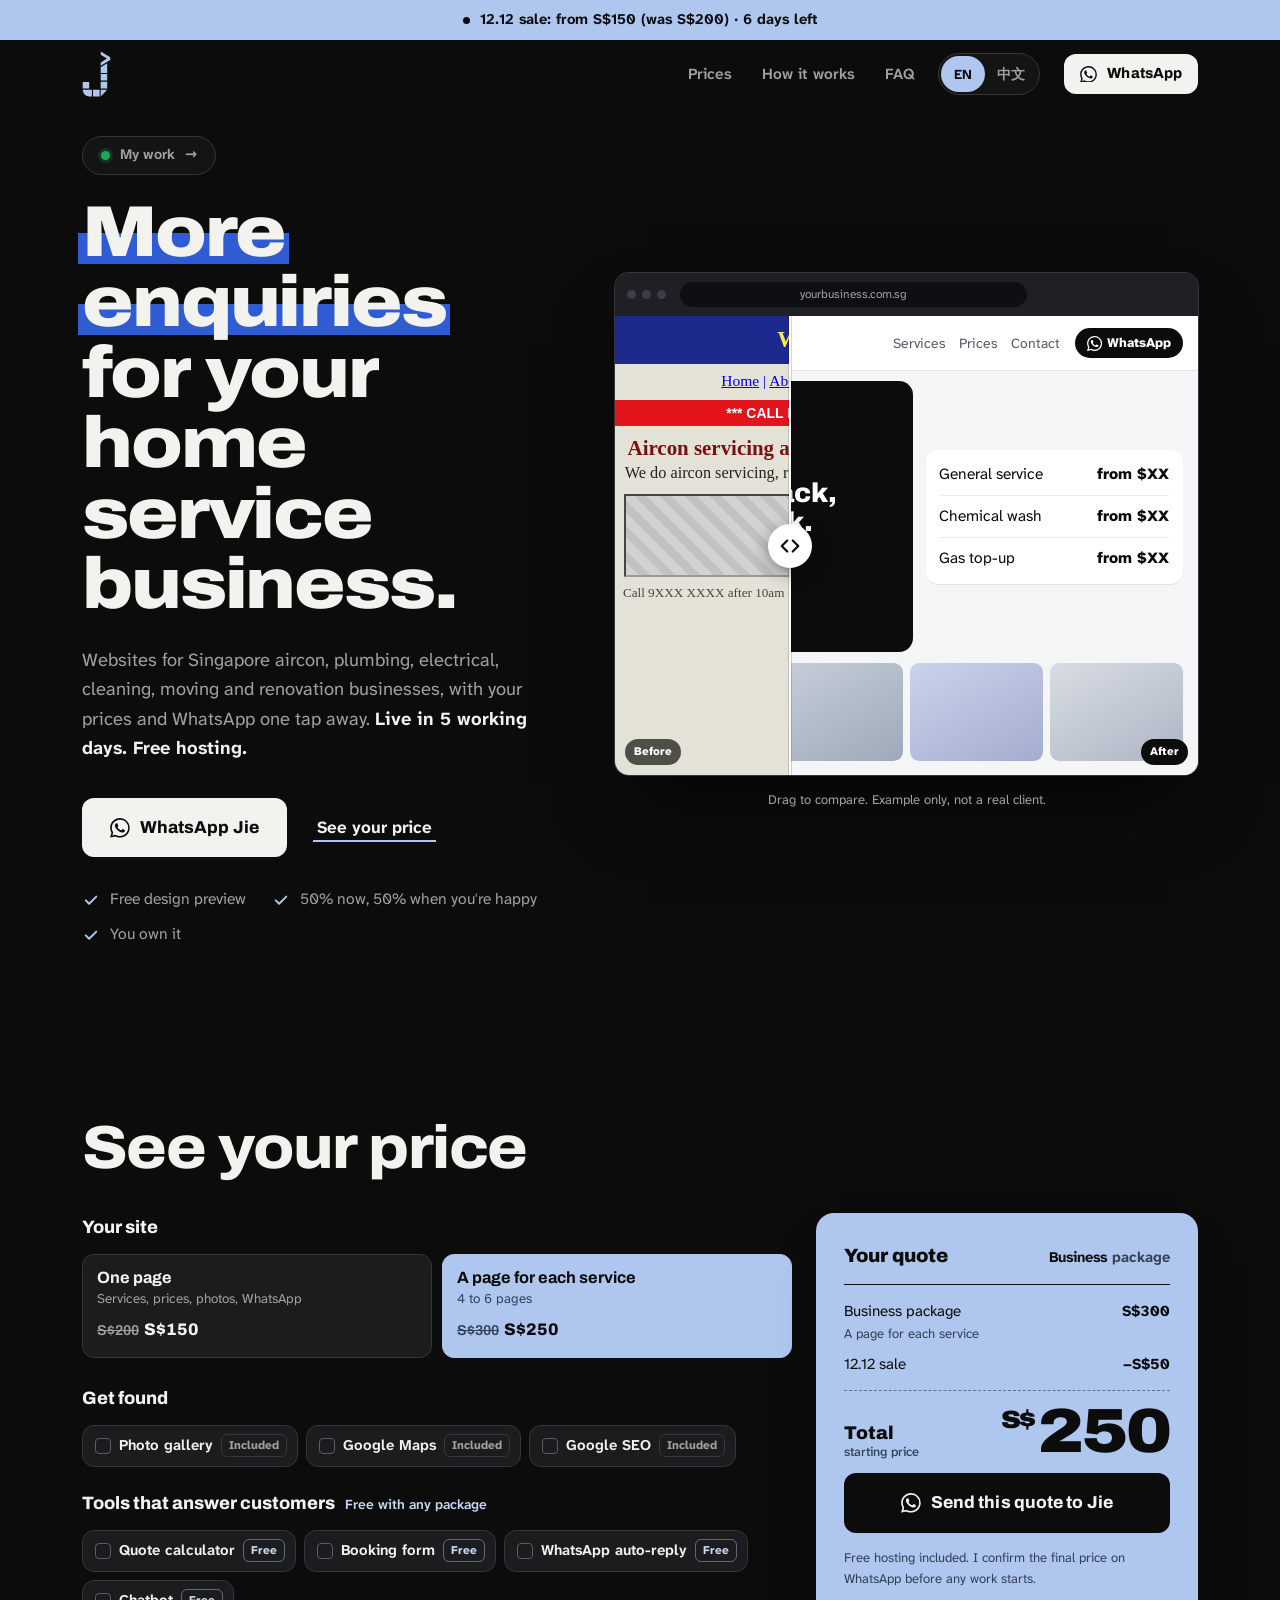
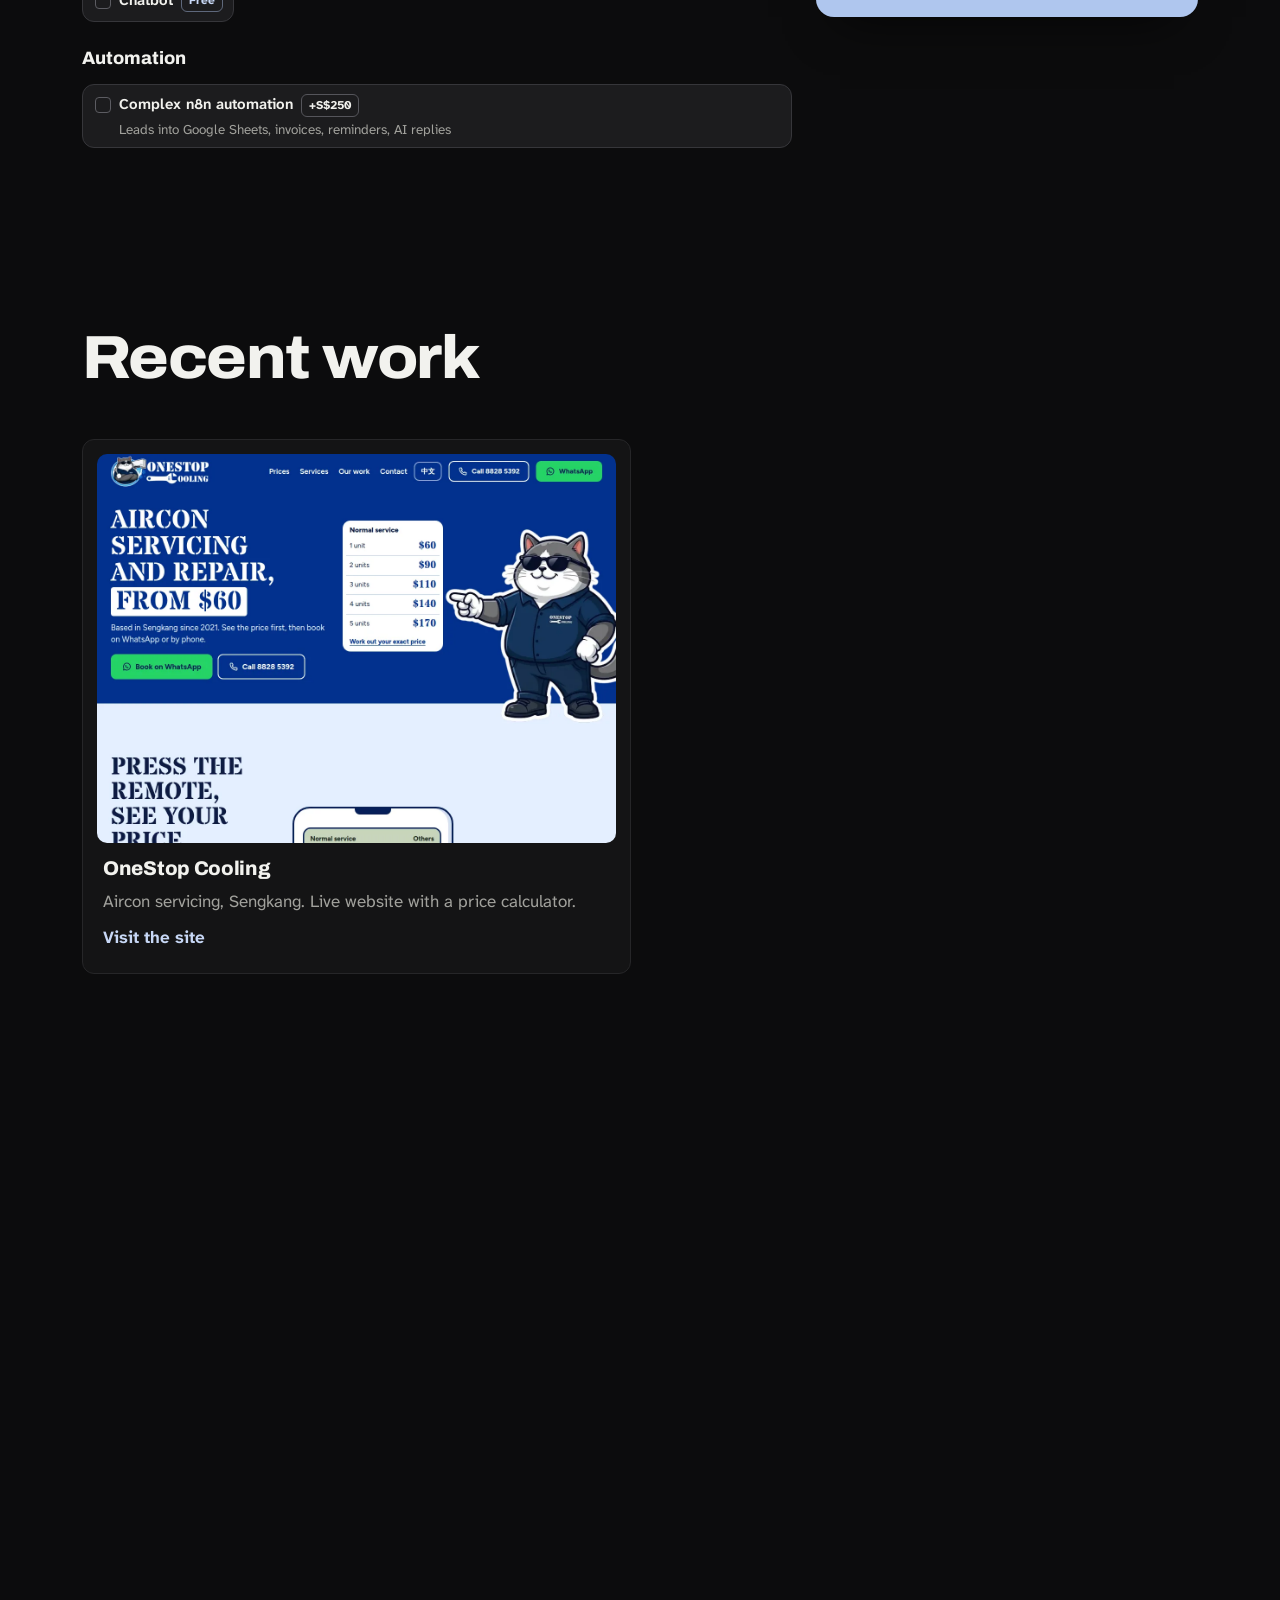
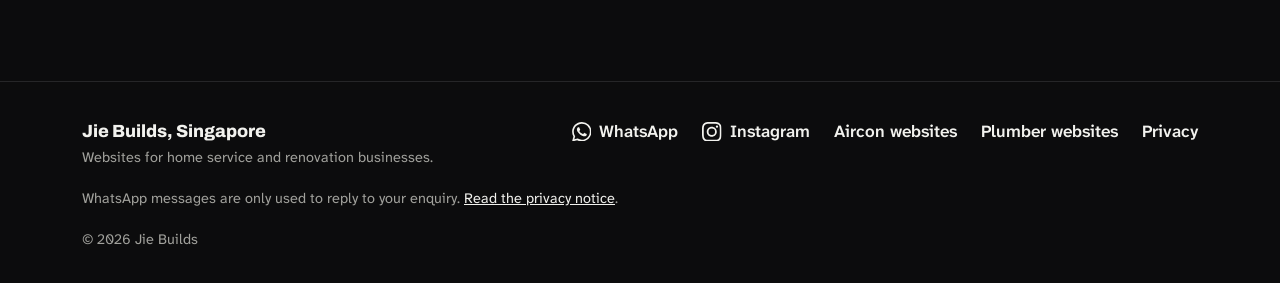
==== commit bc131850: "Move site to custom domain jiebuilds.com Co-Authored-By: Claude Sonnet 5.5 <noreply@anthropic.com>" ====
--- a/index.html
+++ b/index.html
@@ -6,7 +6,7 @@
   <meta name="viewport" content="width=device-width, initial-scale=1">
   <title>Website Design Singapore for Home Service Businesses | Jie Builds</title>
   <meta name="description" content="Websites for Singapore aircon, plumbing, cleaning and renovation businesses. Live in 5 working days, free hosting, S$150 to S$300. Free design preview before you pay.">
-  <link rel="canonical" href="https://dlwk9277.github.io/">
+  <link rel="canonical" href="https://jiebuilds.com/">
   <meta name="theme-color" content="#0C0C0D">
   <meta name="color-scheme" content="dark">
 
@@ -15,8 +15,8 @@
   <meta property="og:site_name" content="Jie Builds">
   <meta property="og:title" content="Websites for Singapore home service businesses | Jie Builds">
   <meta property="og:description" content="Get more enquiries with a fast, professional website. Live in 5 working days, free hosting, free design preview before you pay.">
-  <meta property="og:url" content="https://dlwk9277.github.io/">
-  <meta property="og:image" content="https://dlwk9277.github.io/assets/og-image.png?v=9">
+  <meta property="og:url" content="https://jiebuilds.com/">
+  <meta property="og:image" content="https://jiebuilds.com/assets/og-image.png?v=9">
   <meta property="og:image:width" content="1200">
   <meta property="og:image:height" content="630">
   <meta property="og:image:alt" content="Jie Builds: websites for Singapore home service businesses. Live in 5 working days.">
@@ -24,7 +24,7 @@
   <meta name="twitter:card" content="summary_large_image">
   <meta name="twitter:title" content="Websites for Singapore home service businesses | Jie Builds">
   <meta name="twitter:description" content="Get more enquiries with a fast, professional website. Live in 5 working days, free hosting included.">
-  <meta name="twitter:image" content="https://dlwk9277.github.io/assets/og-image.png?v=9">
+  <meta name="twitter:image" content="https://jiebuilds.com/assets/og-image.png?v=9">
 
   <link rel="icon" href="assets/favicon.svg?v=2" type="image/svg+xml">
   <link rel="icon" href="assets/favicon-32.png?v=2" sizes="32x32" type="image/png">
@@ -57,8 +57,8 @@
     "@type": "ProfessionalService",
     "name": "Jie Builds",
     "description": "Websites, landing pages, chatbots and automations for home service and renovation businesses in Singapore.",
-    "url": "https://dlwk9277.github.io/",
-    "image": "https://dlwk9277.github.io/assets/og-image.png?v=9",
+    "url": "https://jiebuilds.com/",
+    "image": "https://jiebuilds.com/assets/og-image.png?v=9",
     "telephone": "+6592778104",
     "priceRange": "S$150-S$300",
     "areaServed": { "@type": "Country", "name": "Singapore" },
--- a/css/style.css
+++ b/css/style.css
@@ -602,3 +602,16 @@
 .hero-proof b { color: var(--text); font-weight: 700; text-decoration: underline; text-underline-offset: 3px; }
 .hero-proof:hover { border-color: var(--accent); }
 .hero-proof-dot { width: 9px; height: 9px; border-radius: 50%; background: #1fa85a; box-shadow: 0 0 0 3px rgba(31,168,90,.2); flex: none; }
+
+/* Skip rendering work for sections far below the fold (sizes measured at phone / tablet+ so anchor jumps land right) */
+.section.why, .section.how, .section.faq, .section.contact { content-visibility: auto; }
+.section.why { contain-intrinsic-size: auto none auto 1270px; }
+.section.how { contain-intrinsic-size: auto none auto 490px; }
+.section.faq { contain-intrinsic-size: auto none auto 530px; }
+.section.contact { contain-intrinsic-size: auto none auto 655px; }
+@media (min-width: 700px) {
+  .section.why { contain-intrinsic-size: auto none auto 780px; }
+  .section.how { contain-intrinsic-size: auto none auto 360px; }
+  .section.faq { contain-intrinsic-size: auto none auto 520px; }
+  .section.contact { contain-intrinsic-size: auto none auto 600px; }
+}
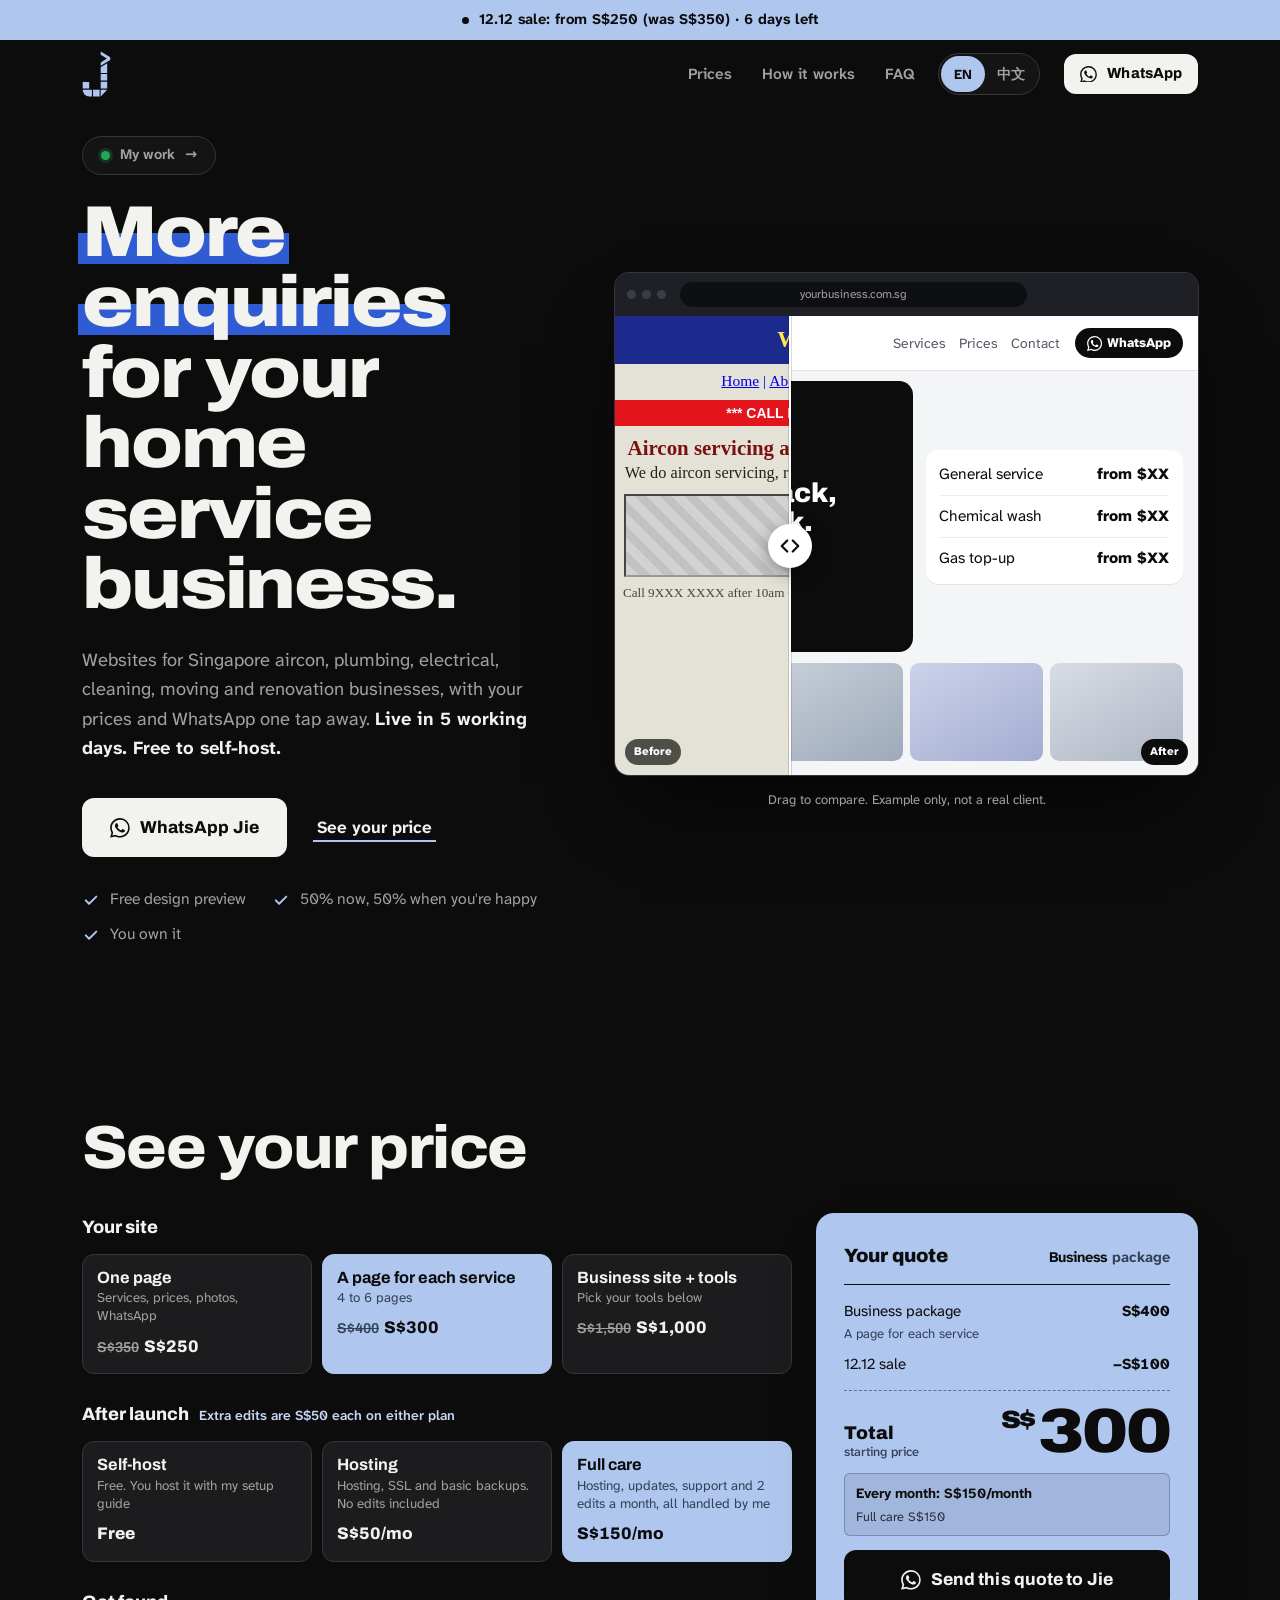
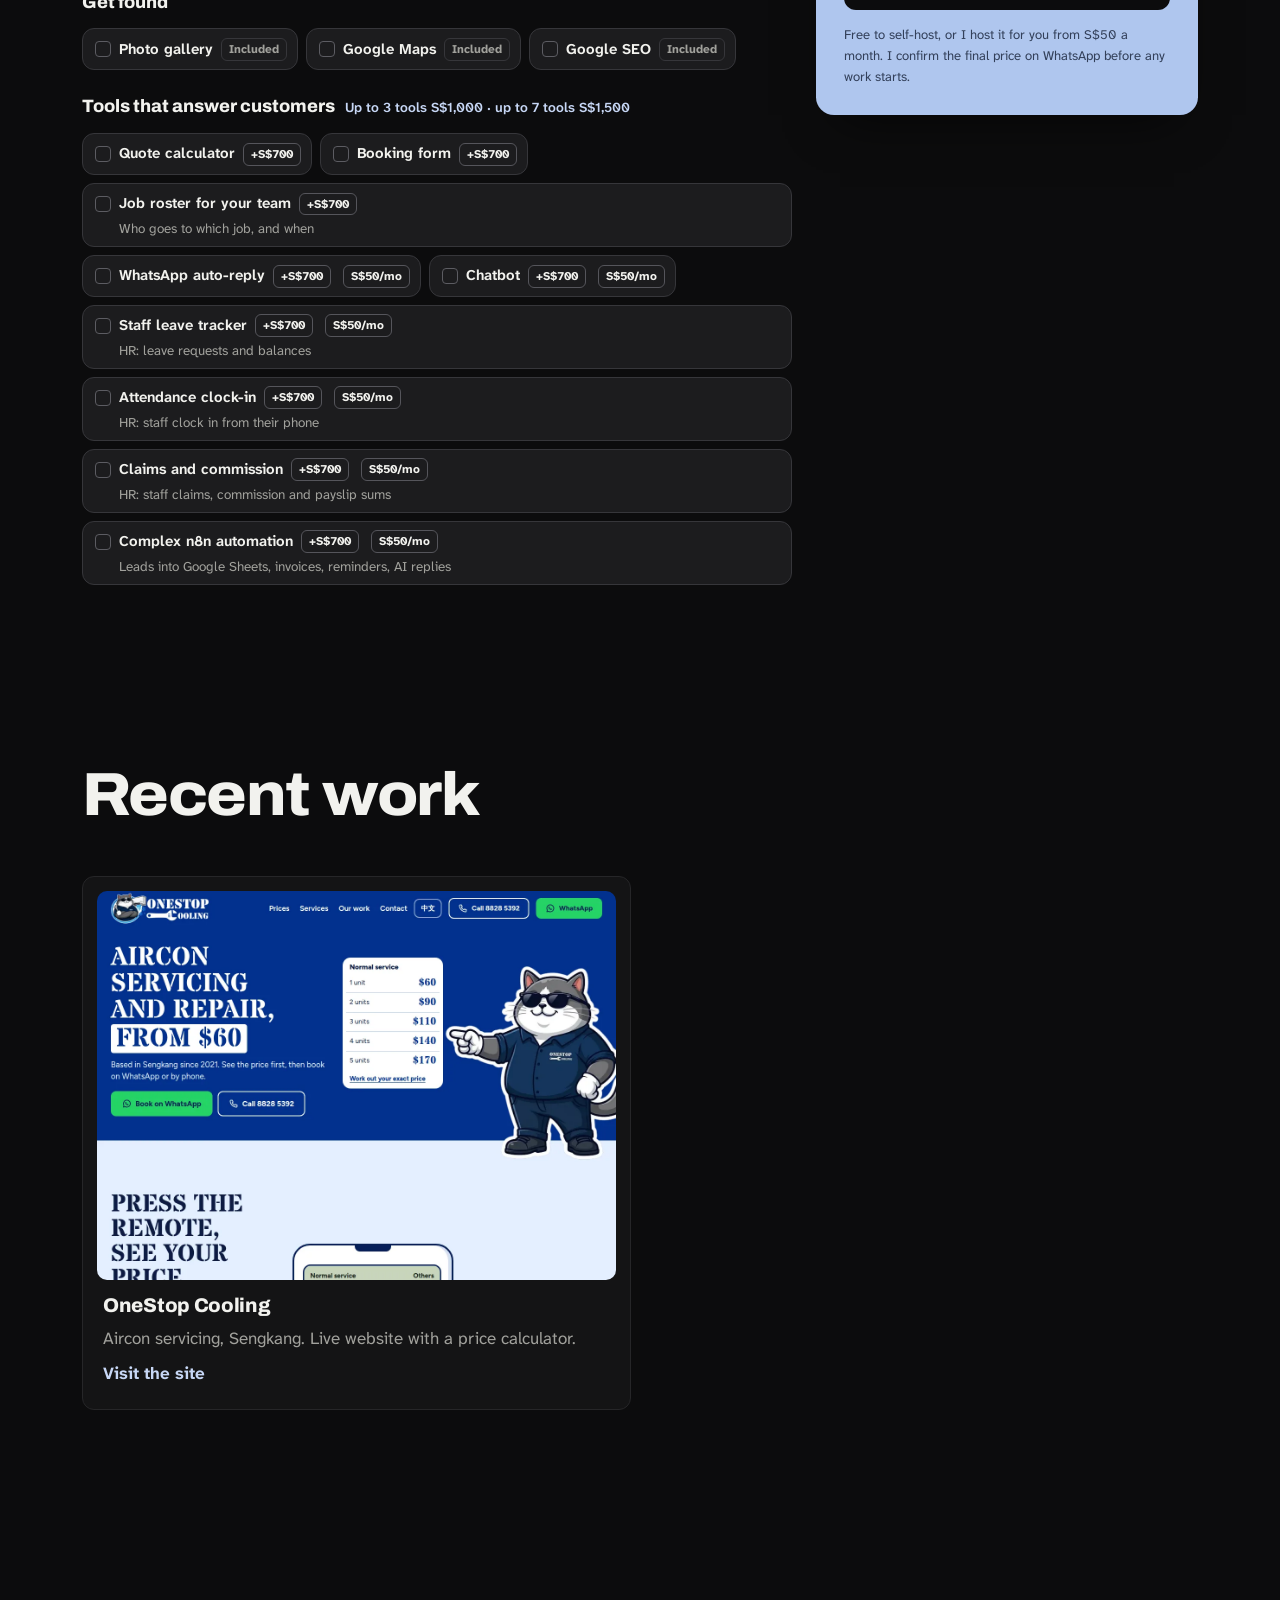
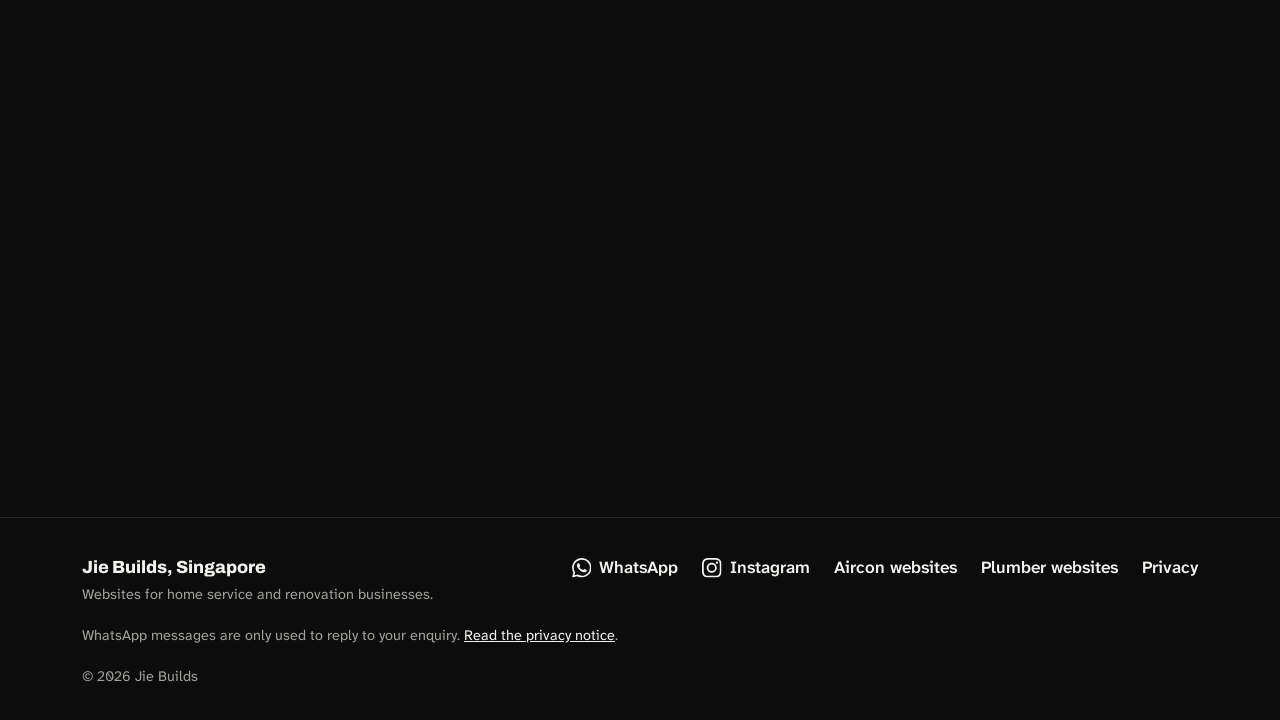
==== commit 8db4c262: "New packages and monthly plans in the calculator; add connect-domain guide Co-Authored-By: Claude So" ====
--- a/index.html
+++ b/index.html
@@ -5,7 +5,7 @@
   <meta name="google-site-verification" content="2xer0mkSP5VUdhM2R_G-a2jgA3SitdXtqtMEsazaQb0" />
   <meta name="viewport" content="width=device-width, initial-scale=1">
   <title>Website Design Singapore for Home Service Businesses | Jie Builds</title>
-  <meta name="description" content="Websites for Singapore aircon, plumbing, cleaning and renovation businesses. Live in 5 working days, free hosting, S$150 to S$300. Free design preview before you pay.">
+  <meta name="description" content="Websites for Singapore aircon, plumbing, cleaning and renovation businesses. Live in 5 working days, free to self-host, S$250 to S$1500. Free design preview before you pay.">
   <link rel="canonical" href="https://jiebuilds.com/">
   <meta name="theme-color" content="#0C0C0D">
   <meta name="color-scheme" content="dark">
@@ -14,7 +14,7 @@
   <meta property="og:type" content="website">
   <meta property="og:site_name" content="Jie Builds">
   <meta property="og:title" content="Websites for Singapore home service businesses | Jie Builds">
-  <meta property="og:description" content="Get more enquiries with a fast, professional website. Live in 5 working days, free hosting, free design preview before you pay.">
+  <meta property="og:description" content="Get more enquiries with a fast, professional website. Live in 5 working days, free to self-host, free design preview before you pay.">
   <meta property="og:url" content="https://jiebuilds.com/">
   <meta property="og:image" content="https://jiebuilds.com/assets/og-image.png?v=9">
   <meta property="og:image:width" content="1200">
@@ -23,7 +23,7 @@
   <meta property="og:locale" content="en_SG">
   <meta name="twitter:card" content="summary_large_image">
   <meta name="twitter:title" content="Websites for Singapore home service businesses | Jie Builds">
-  <meta name="twitter:description" content="Get more enquiries with a fast, professional website. Live in 5 working days, free hosting included.">
+  <meta name="twitter:description" content="Get more enquiries with a fast, professional website. Live in 5 working days, free to self-host.">
   <meta name="twitter:image" content="https://jiebuilds.com/assets/og-image.png?v=9">
 
   <link rel="icon" href="assets/favicon.svg?v=2" type="image/svg+xml">
@@ -44,12 +44,12 @@
       }
     })(document);
   </script>
-  <link rel="stylesheet" href="css/style.css">
+  <link rel="stylesheet" href="css/style.css?v=20261126d">
 
   <!-- Settings first (prices, WhatsApp, Pixel ID), then site behaviour -->
-  <script src="js/config.js" defer></script>
-  <script src="js/i18n.js" defer></script>
-  <script src="js/site.js" defer></script>
+  <script src="js/config.js?v=20261126d" defer></script>
+  <script src="js/i18n.js?v=20261126d" defer></script>
+  <script src="js/site.js?v=20261126d" defer></script>
 
   <script type="application/ld+json">
   {
@@ -60,7 +60,7 @@
     "url": "https://jiebuilds.com/",
     "image": "https://jiebuilds.com/assets/og-image.png?v=9",
     "telephone": "+6592778104",
-    "priceRange": "S$150-S$300",
+    "priceRange": "S$250-S$1500",
     "areaServed": { "@type": "Country", "name": "Singapore" },
     "address": { "@type": "PostalAddress", "addressCountry": "SG" },
     "paymentAccepted": "PayNow",
@@ -121,7 +121,7 @@
         <div class="hero-copy">
           <a class="hero-proof" href="#work"><span class="hero-proof-dot" aria-hidden="true"></span><span class="hero-proof-text">My work</span><span aria-hidden="true">→</span></a>
           <h1 class="hero-title" data-split><span class="mark" data-mark>More enquiries</span> for your home service business.</h1>
-          <p class="hero-sub" data-load="2">Websites for Singapore aircon, plumbing, electrical, cleaning, moving and renovation businesses, with your prices and WhatsApp one tap away. <strong>Live in 5 working days. Free hosting.</strong></p>
+          <p class="hero-sub" data-load="2">Websites for Singapore aircon, plumbing, electrical, cleaning, moving and renovation businesses, with your prices and WhatsApp one tap away. <strong>Live in 5 working days. Free to self-host.</strong></p>
           <div class="hero-actions" data-load="3">
             <a class="btn btn-big" data-wa="hero" href="https://wa.me/6592778104" target="_blank" rel="noopener">
               <svg class="icon" aria-hidden="true"><use href="#i-wa"/></svg>
@@ -191,7 +191,7 @@
             </fieldset>
             <!-- Option groups (Get found, Tools, Automation) are built from js/config.js -->
             <div class="calc-groups" id="calc-extras"></div>
-            <noscript><p>Turn on JavaScript to use this, or WhatsApp +65 9277 8104 for a price. Websites cost S$150 to S$300.</p></noscript>
+            <noscript><p>Turn on JavaScript to use this, or WhatsApp +65 9277 8104 for a price. Websites cost S$250 to S$1500.</p></noscript>
           </div>
           <!-- Phones: a small price bar that follows you while you pick -->
           <div class="calc-mini" id="calc-mini" aria-hidden="true">
@@ -207,11 +207,12 @@
               <span class="calc-price"><span class="cur">S$</span><span id="calc-price">250</span></span>
             </div>
             <p class="calc-extra" id="calc-extra" hidden></p>
+            <p class="calc-monthly" id="calc-monthly" hidden></p>
             <a class="btn btn-big btn-ink" id="calc-send" href="https://wa.me/6592778104" target="_blank" rel="noopener">
               <svg class="icon" aria-hidden="true"><use href="#i-wa"/></svg>
               <span>Send this quote to Jie</span>
             </a>
-            <p class="calc-note">Free hosting included. I confirm the final price on WhatsApp before any work starts.</p>
+            <p class="calc-note">Free to self-host, or I host it for you from S$50 a month. I confirm the final price on WhatsApp before any work starts.</p>
           </div>
         </div>
       </div>
@@ -305,12 +306,12 @@
             <div class="faq-a"><p>Yes. After the final payment the site and all its files are yours, and you can work with someone else later.</p></div>
           </details>
           <details data-reveal>
-            <summary>What's free, and what about a domain?</summary>
-            <div class="faq-a"><p>Hosting has no monthly fee. A domain of your own, like yourbusiness.sg, is optional: about S$20 to S$60 a year, bought in your name. I'll help you choose and connect it.</p></div>
+            <summary>What's free, and what about hosting and a domain?</summary>
+            <div class="faq-a"><p>You own your site and can host it free with my setup guide. Managed hosting is optional: Hosting is S$50 a month (hosting, SSL and basic backups, no edits included), and Full care is S$150 a month (hosting, updates, support and 2 edits a month, all handled by me). A domain of your own, like yourbusiness.sg, is optional: about S$20 to S$60 a year, bought in your name. I'll help you choose and connect it.</p></div>
           </details>
           <details data-reveal>
             <summary>What if I need changes later?</summary>
-            <div class="faq-a"><p>The Care Plan, from S$50 a month, covers text, photo and price updates and small fixes. Or WhatsApp me and I'll quote that one change before doing it.</p></div>
+            <div class="faq-a"><p>Full care (S$150 a month) includes 2 edits a month: text, photo or price changes. On either plan, extra edits are S$50 each, and the Hosting plan (S$50 a month) includes no edits. Each automation (like a chatbot or WhatsApp auto-reply) adds S$50 a month. Or WhatsApp me and I'll quote that one change before doing it.</p></div>
           </details>
         </div>
       </div>
--- a/css/style.css
+++ b/css/style.css
@@ -615,3 +615,35 @@
   .section.faq { contain-intrinsic-size: auto none auto 520px; }
   .section.contact { contain-intrinsic-size: auto none auto 600px; }
 }
+
+/* Connect-domain guide: numbered steps */
+.guide-note { margin: 18px 0 0; color: var(--muted); max-width: 46rem; }
+.hero-sub code, .guide-do code { font-family: ui-monospace, SFMono-Regular, Menlo, monospace; font-size: .92em; padding: 1px 6px; border-radius: 6px; background: rgba(255,255,255,.08); overflow-wrap: anywhere; }
+.guide-steps { list-style: none; margin: 0; padding: 0; counter-reset: gstep; border-top: 1px solid var(--line); }
+.guide-step { counter-increment: gstep; position: relative; padding: 26px 0 26px 56px; border-bottom: 1px solid var(--line); }
+.guide-step::before { content: counter(gstep); position: absolute; left: 0; top: 24px; width: 40px; height: 40px; border-radius: 50%; display: grid; place-items: center; background: var(--accent); color: var(--ink); font-family: var(--f-display); font-weight: 800; font-size: 1.1rem; }
+.guide-h { font-family: var(--f-display); font-size: clamp(1.3rem, 3.6vw, 1.7rem); font-weight: 780; line-height: 1.2; margin: 6px 0 6px; }
+.guide-intro { margin: 0 0 12px; color: var(--muted); max-width: 60ch; }
+.guide-do { margin: 0; padding-left: 1.2em; display: grid; gap: 8px; max-width: 60ch; }
+@media (min-width: 720px) { .guide-step { padding-left: 72px; } .guide-step::before { width: 48px; height: 48px; font-size: 1.3rem; } }
+.guide-fig { margin: 4px 0 16px; max-width: 560px; }
+.guide-fig img { display: block; width: 100%; height: auto; border-radius: 12px; border: 1px solid var(--line-2); background: #fff; }
+.guide-fig figcaption { margin-top: 8px; color: var(--muted); font-size: .85rem; }
+.guide-fig a { display: block; }
+
+/* Monthly hosting / automation costs in the quote */
+.tag-mo { color: var(--text); border-color: #55555B; margin-left: 4px; }
+.calc-chip input:checked + span .tag-mo { color: var(--ink); border-color: rgba(12, 12, 13, .35); }
+.calc-monthly { display: grid; gap: 2px; font-size: .88rem; color: var(--ink); background: rgba(12, 12, 13, .08); border: 1px solid rgba(12, 12, 13, .25); border-radius: var(--r-sm); padding: 8px 11px; }
+.calc-monthly small { font-size: .8rem; opacity: .8; }
+
+/* Site size and monthly plan cards: one per row on phones (name left, price right), three across on wider screens */
+.calc-sizes { grid-template-columns: 1fr; }
+.calc-opt .box { grid-template-columns: 1fr auto; align-items: center; column-gap: 14px; row-gap: 2px; }
+.calc-opt .box b, .calc-opt .box small { grid-column: 1; }
+.calc-opt .box .opt-price { grid-column: 2; grid-row: 1 / span 2; margin-top: 0; text-align: right; white-space: nowrap; }
+@media (min-width: 700px) {
+  .calc-sizes { grid-template-columns: repeat(3, 1fr); }
+  .calc-opt .box { grid-template-columns: 1fr; align-content: start; }
+  .calc-opt .box .opt-price { grid-column: 1; grid-row: auto; margin-top: 6px; text-align: left; }
+}
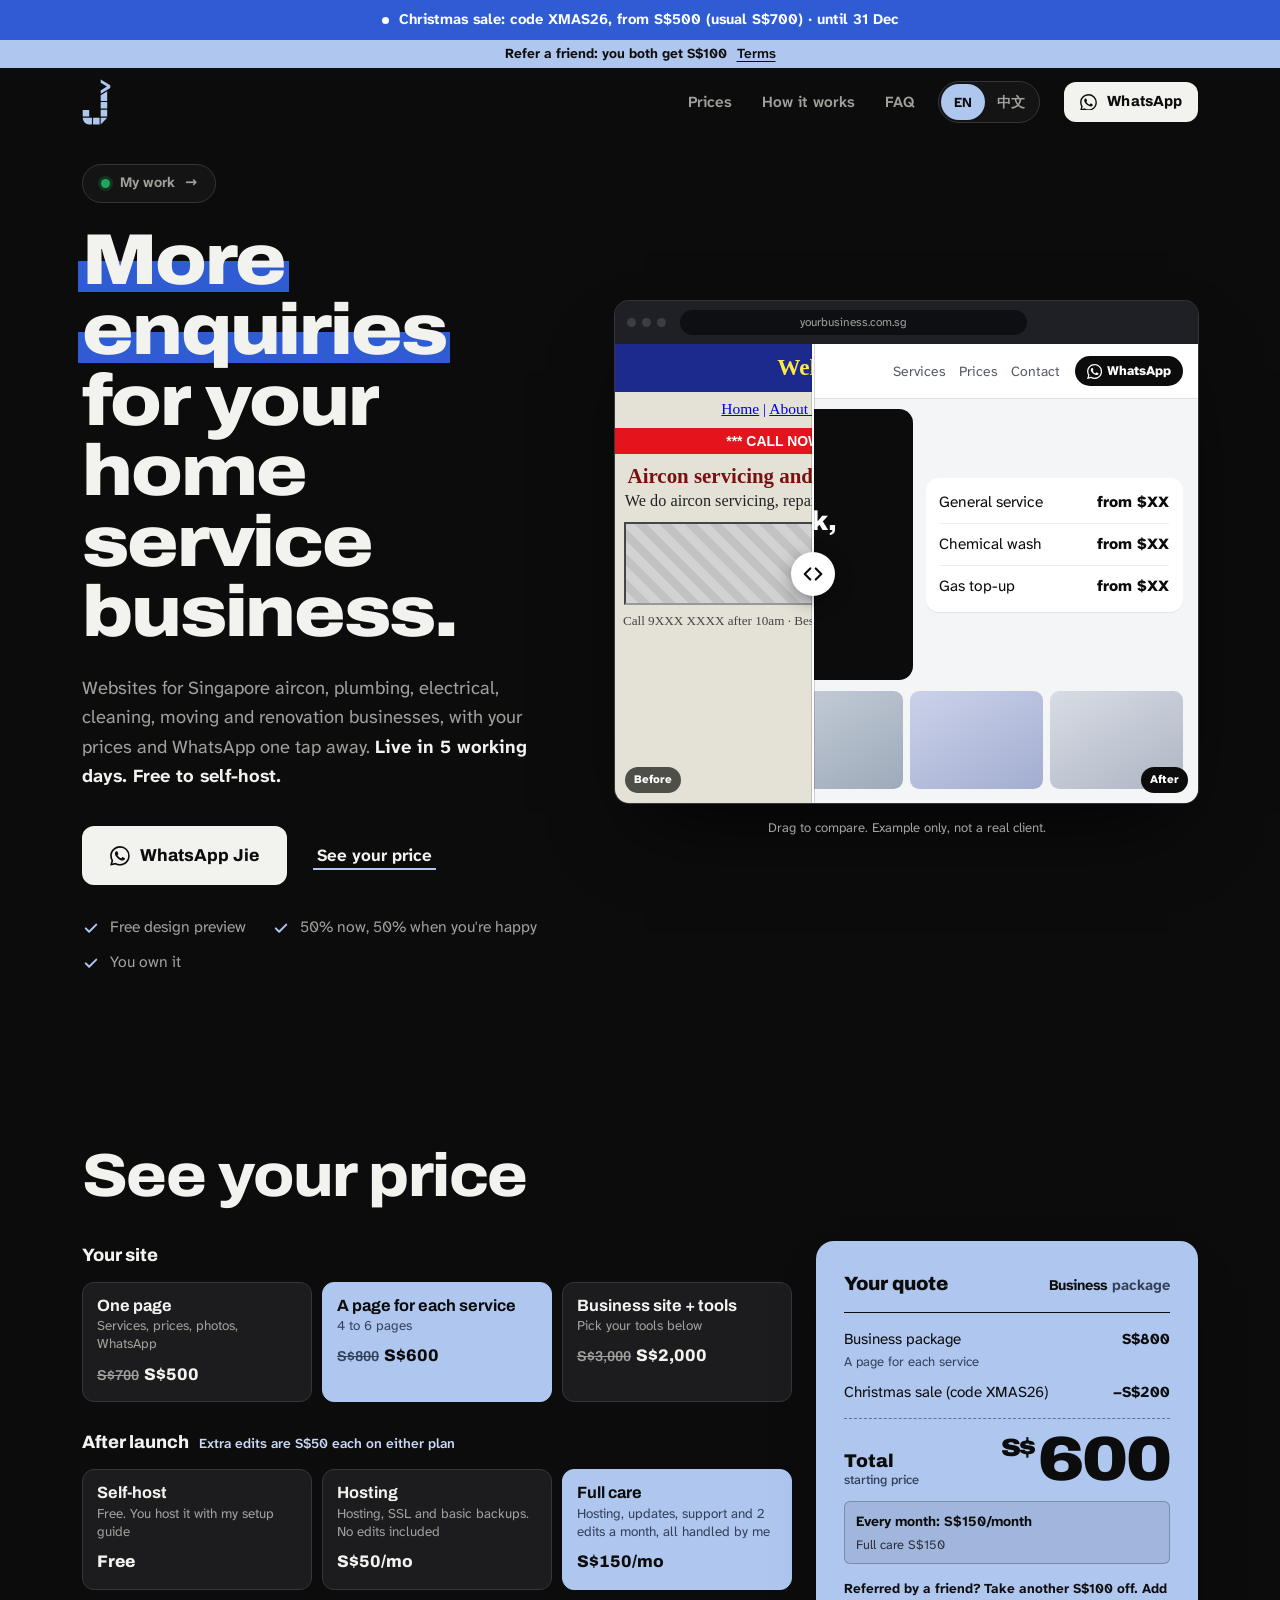
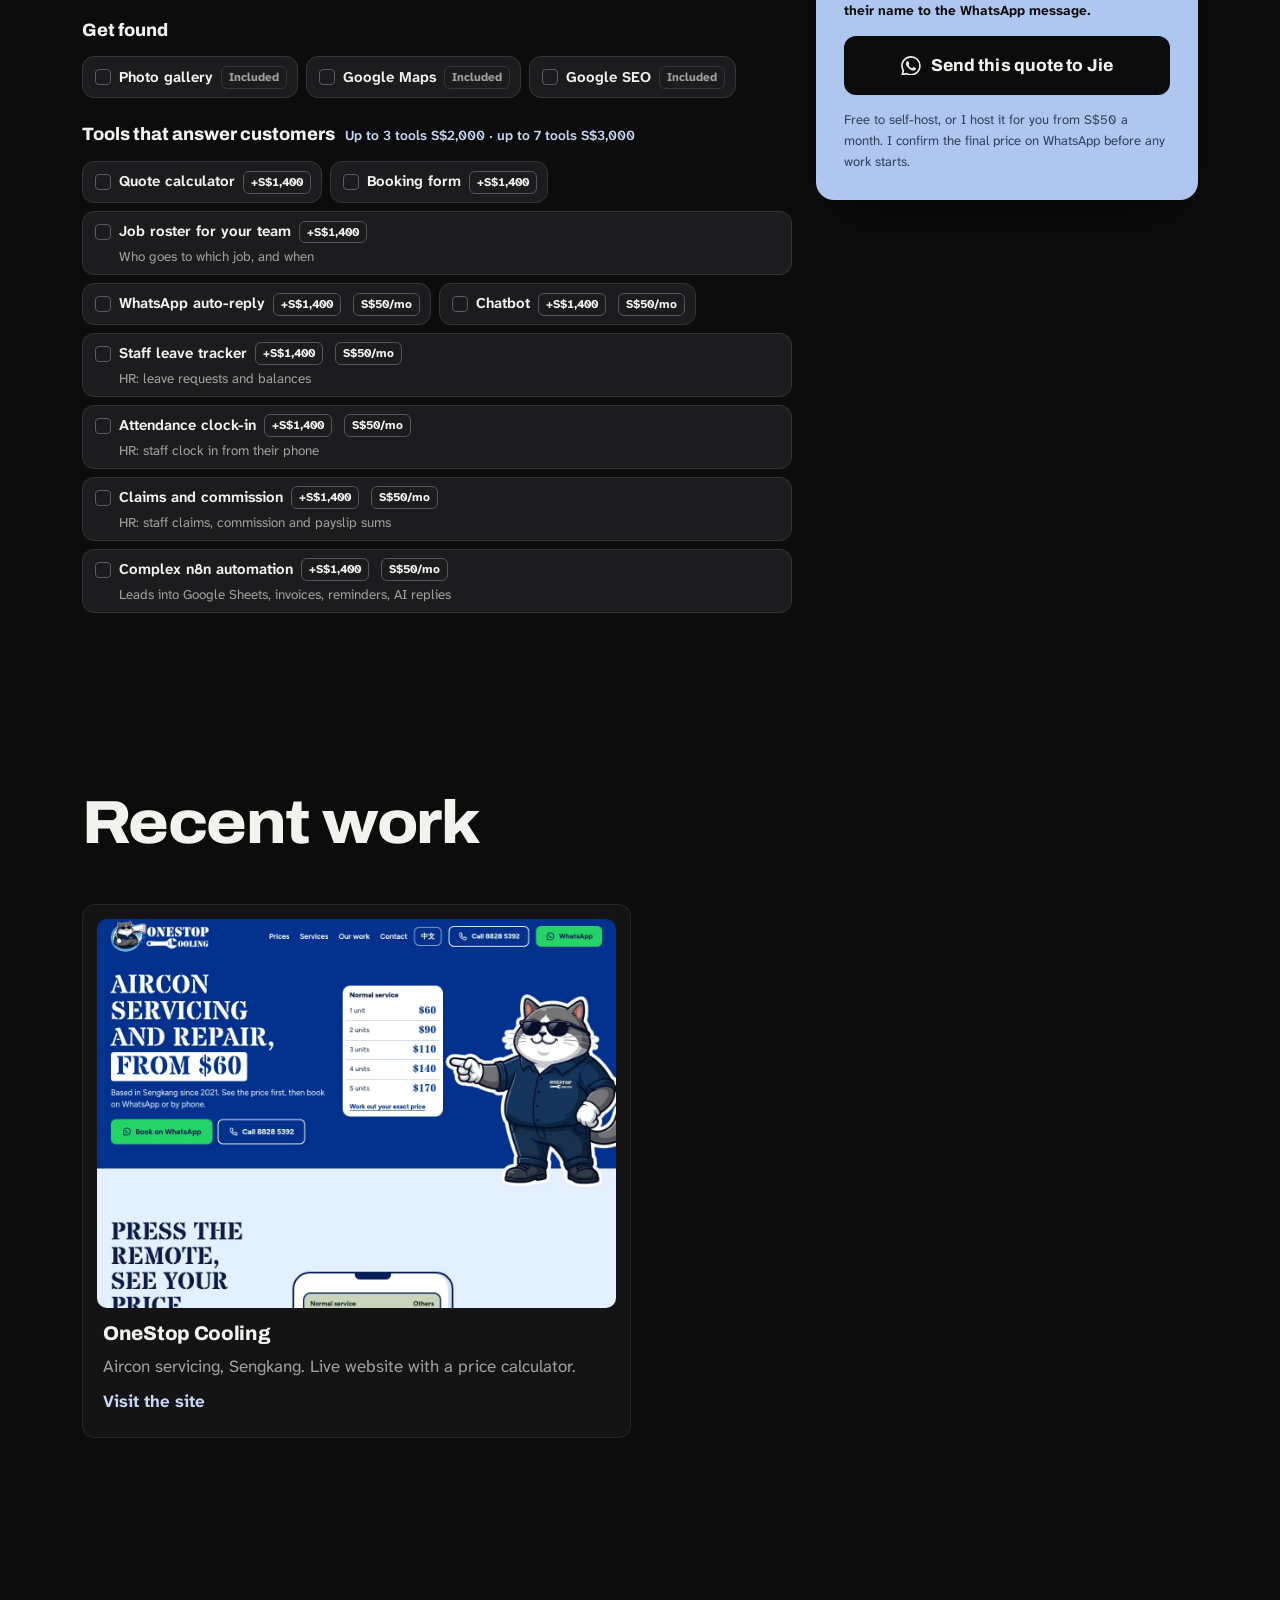
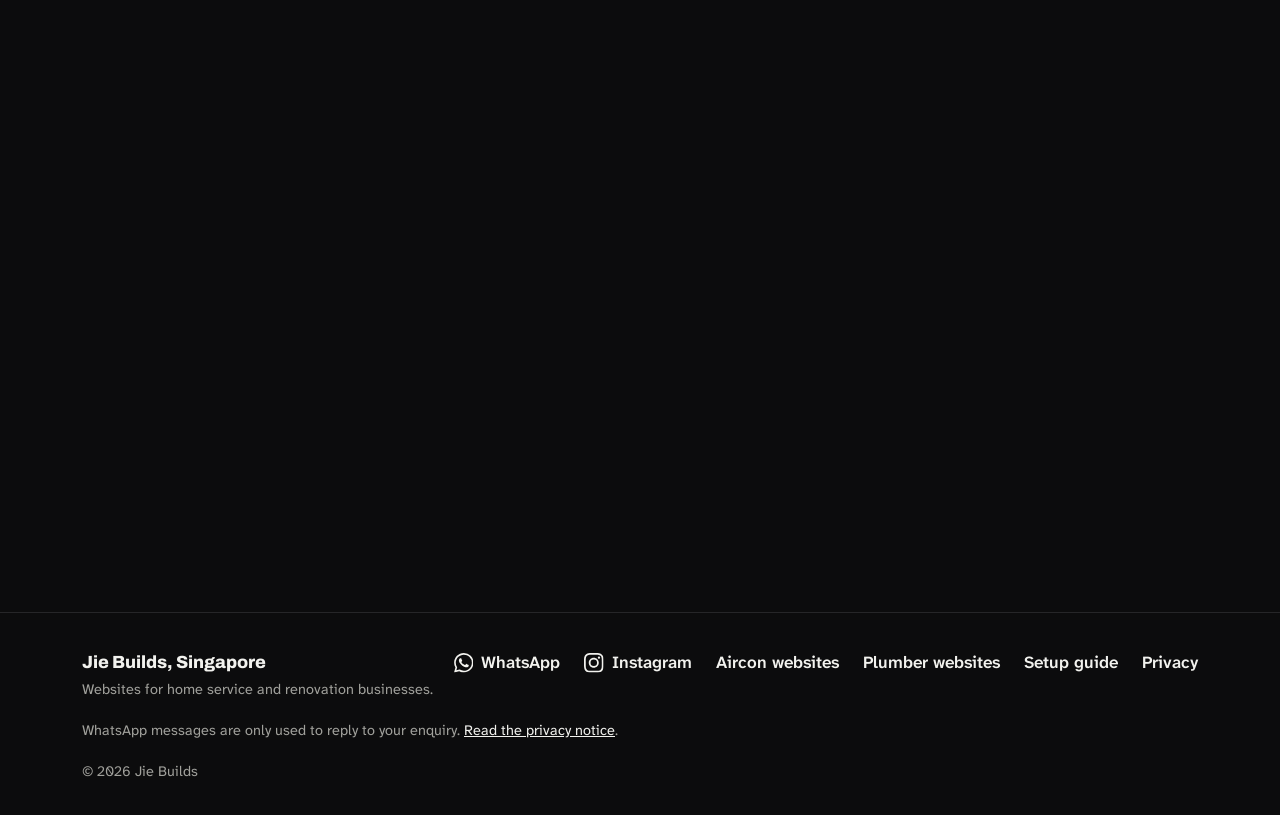
==== commit 024e8582: "Double package prices, shorter sales with promo codes, refer-a-friend offer, hosting steps in setup " ====
--- a/index.html
+++ b/index.html
@@ -5,7 +5,7 @@
   <meta name="google-site-verification" content="2xer0mkSP5VUdhM2R_G-a2jgA3SitdXtqtMEsazaQb0" />
   <meta name="viewport" content="width=device-width, initial-scale=1">
   <title>Website Design Singapore for Home Service Businesses | Jie Builds</title>
-  <meta name="description" content="Websites for Singapore aircon, plumbing, cleaning and renovation businesses. Live in 5 working days, free to self-host, S$250 to S$1500. Free design preview before you pay.">
+  <meta name="description" content="Websites for Singapore aircon, plumbing, cleaning and renovation businesses. Live in 5 working days, free to self-host, S$500 to S$4,400. Free design preview before you pay.">
   <link rel="canonical" href="https://jiebuilds.com/">
   <meta name="theme-color" content="#0C0C0D">
   <meta name="color-scheme" content="dark">
@@ -16,7 +16,7 @@
   <meta property="og:title" content="Websites for Singapore home service businesses | Jie Builds">
   <meta property="og:description" content="Get more enquiries with a fast, professional website. Live in 5 working days, free to self-host, free design preview before you pay.">
   <meta property="og:url" content="https://jiebuilds.com/">
-  <meta property="og:image" content="https://jiebuilds.com/assets/og-image.png?v=9">
+  <meta property="og:image" content="https://jiebuilds.com/assets/og-image.png?v=10">
   <meta property="og:image:width" content="1200">
   <meta property="og:image:height" content="630">
   <meta property="og:image:alt" content="Jie Builds: websites for Singapore home service businesses. Live in 5 working days.">
@@ -24,7 +24,7 @@
   <meta name="twitter:card" content="summary_large_image">
   <meta name="twitter:title" content="Websites for Singapore home service businesses | Jie Builds">
   <meta name="twitter:description" content="Get more enquiries with a fast, professional website. Live in 5 working days, free to self-host.">
-  <meta name="twitter:image" content="https://jiebuilds.com/assets/og-image.png?v=9">
+  <meta name="twitter:image" content="https://jiebuilds.com/assets/og-image.png?v=10">
 
   <link rel="icon" href="assets/favicon.svg?v=2" type="image/svg+xml">
   <link rel="icon" href="assets/favicon-32.png?v=2" sizes="32x32" type="image/png">
@@ -44,12 +44,12 @@
       }
     })(document);
   </script>
-  <link rel="stylesheet" href="css/style.css?v=20261126d">
+  <link rel="stylesheet" href="css/style.css?v=20261126g">
 
   <!-- Settings first (prices, WhatsApp, Pixel ID), then site behaviour -->
-  <script src="js/config.js?v=20261126d" defer></script>
-  <script src="js/i18n.js?v=20261126d" defer></script>
-  <script src="js/site.js?v=20261126d" defer></script>
+  <script src="js/config.js?v=20261126g" defer></script>
+  <script src="js/i18n.js?v=20261126g" defer></script>
+  <script src="js/site.js?v=20261126g" defer></script>
 
   <script type="application/ld+json">
   {
@@ -58,9 +58,9 @@
     "name": "Jie Builds",
     "description": "Websites, landing pages, chatbots and automations for home service and renovation businesses in Singapore.",
     "url": "https://jiebuilds.com/",
-    "image": "https://jiebuilds.com/assets/og-image.png?v=9",
+    "image": "https://jiebuilds.com/assets/og-image.png?v=10",
     "telephone": "+6592778104",
-    "priceRange": "S$250-S$1500",
+    "priceRange": "S$500-S$4400",
     "areaServed": { "@type": "Country", "name": "Singapore" },
     "address": { "@type": "PostalAddress", "addressCountry": "SG" },
     "paymentAccepted": "PayNow",
@@ -191,7 +191,7 @@
             </fieldset>
             <!-- Option groups (Get found, Tools, Automation) are built from js/config.js -->
             <div class="calc-groups" id="calc-extras"></div>
-            <noscript><p>Turn on JavaScript to use this, or WhatsApp +65 9277 8104 for a price. Websites cost S$250 to S$1500.</p></noscript>
+            <noscript><p>Turn on JavaScript to use this, or WhatsApp +65 9277 8104 for a price. Websites cost S$500 to S$4,400.</p></noscript>
           </div>
           <!-- Phones: a small price bar that follows you while you pick -->
           <div class="calc-mini" id="calc-mini" aria-hidden="true">
@@ -204,7 +204,7 @@
             <ul class="quote-lines" id="calc-lines"></ul>
             <div class="quote-total">
               <span class="quote-total-label">Total<small>starting price</small></span>
-              <span class="calc-price"><span class="cur">S$</span><span id="calc-price">250</span></span>
+              <span class="calc-price"><span class="cur">S$</span><span id="calc-price">600</span></span>
             </div>
             <p class="calc-extra" id="calc-extra" hidden></p>
             <p class="calc-monthly" id="calc-monthly" hidden></p>
@@ -313,6 +313,10 @@
             <summary>What if I need changes later?</summary>
             <div class="faq-a"><p>Full care (S$150 a month) includes 2 edits a month: text, photo or price changes. On either plan, extra edits are S$50 each, and the Hosting plan (S$50 a month) includes no edits. Each automation (like a chatbot or WhatsApp auto-reply) adds S$50 a month. Or WhatsApp me and I'll quote that one change before doing it.</p></div>
           </details>
+          <details id="referral">
+            <summary data-zh="推荐朋友怎么算？">How does refer a friend work?</summary>
+            <div class="faq-a"><p data-zh="推荐朋友购买网站套餐：朋友减 S$100，朋友付清全款后，我用 PayNow 转 S$100 给您。朋友需在付订金前告诉我您的名字。可与任何特惠或优惠码叠加。只适用于网站套餐，不包括月费。每个订单限一次推荐优惠，推荐人数不限，不能推荐自己的生意。">Refer a friend who buys a website package: they get S$100 off, and I send you S$100 by PayNow after they pay in full. Your friend gives me your name before paying the deposit. It stacks with any sale or code. It covers website packages only, not monthly fees. One referral discount per order, no limit on how many friends you refer, and you can't refer your own business.</p></div>
+          </details>
         </div>
       </div>
     </section>
@@ -351,6 +355,7 @@
         <li data-instagram hidden><a href="#" target="_blank" rel="noopener"><svg class="icon" aria-hidden="true"><use href="#i-ig"/></svg>Instagram</a></li>
         <li><a href="aircon-website-design-singapore/" data-zh="冷气网站">Aircon websites</a></li>
         <li><a href="plumber-website-design-singapore/" data-zh="水管网站">Plumber websites</a></li>
+        <li><a href="connect-domain/" data-zh="设置指南">Setup guide</a></li>
         <li><a href="privacy.html">Privacy</a></li>
       </ul>
       <p class="footer-small footer-privacy"><span data-pixel-notice hidden>This site uses Meta Pixel cookies to measure ads. </span>WhatsApp messages are only used to reply to your enquiry. <a href="privacy.html">Read the privacy notice</a>.</p>
--- a/css/style.css
+++ b/css/style.css
@@ -186,14 +186,21 @@
 .sale-bar {
   display: flex; align-items: center; justify-content: center; gap: 10px;
   min-height: 36px; padding: 6px var(--gutter);
-  background: var(--accent); color: var(--ink); text-decoration: none;
+  background: var(--accent-deep); color: #fff; text-decoration: none;
   font-size: .84rem; font-weight: 700; text-align: center; line-height: 1.3;
 }
-.sale-bar:hover { background: var(--accent-2); }
-.sale-dot { width: 7px; height: 7px; border-radius: 50%; background: var(--ink); flex: none; }
+.sale-bar:hover { background: #274DB8; }
+.sale-dot { width: 7px; height: 7px; border-radius: 50%; background: #fff; flex: none; }
 .motion .sale-dot { animation: blink 1.6s ease-in-out infinite; }
 @keyframes blink { 50% { opacity: .25; } }
 @media (min-width: 720px) { .sale-bar { font-size: .92rem; min-height: 40px; } }
+/* Refer-a-friend strip: soft blue, one thin line under the sale banner */
+.refer-bar { display: flex; align-items: center; justify-content: center; gap: 10px; min-height: 28px; padding: 4px var(--gutter); background: var(--accent); color: var(--ink); text-decoration: none; font-size: .78rem; font-weight: 700; line-height: 1.3; text-align: center; }
+.refer-bar:hover { background: var(--accent-2); }
+.refer-bar u { text-underline-offset: 3px; font-weight: 600; }
+@media (min-width: 720px) { .refer-bar { font-size: .86rem; } }
+.faq-list details#referral { scroll-margin-top: 40px; }
+.calc-refer { color: var(--ink); font-size: .85rem; font-weight: 700; }
 
 /* ---------- Drag to compare: a small browser window ---------- */
 .hero-visual { margin: 0 auto; width: 100%; max-width: 640px; }
@@ -631,6 +638,9 @@
 .guide-fig figcaption { margin-top: 8px; color: var(--muted); font-size: .85rem; }
 .guide-fig a { display: block; }
 
+.guide-steps-abc > .guide-step::before { content: counter(gstep, upper-alpha); }
+.guide .section-title { margin-bottom: 18px; }
+
 /* Monthly hosting / automation costs in the quote */
 .tag-mo { color: var(--text); border-color: #55555B; margin-left: 4px; }
 .calc-chip input:checked + span .tag-mo { color: var(--ink); border-color: rgba(12, 12, 13, .35); }
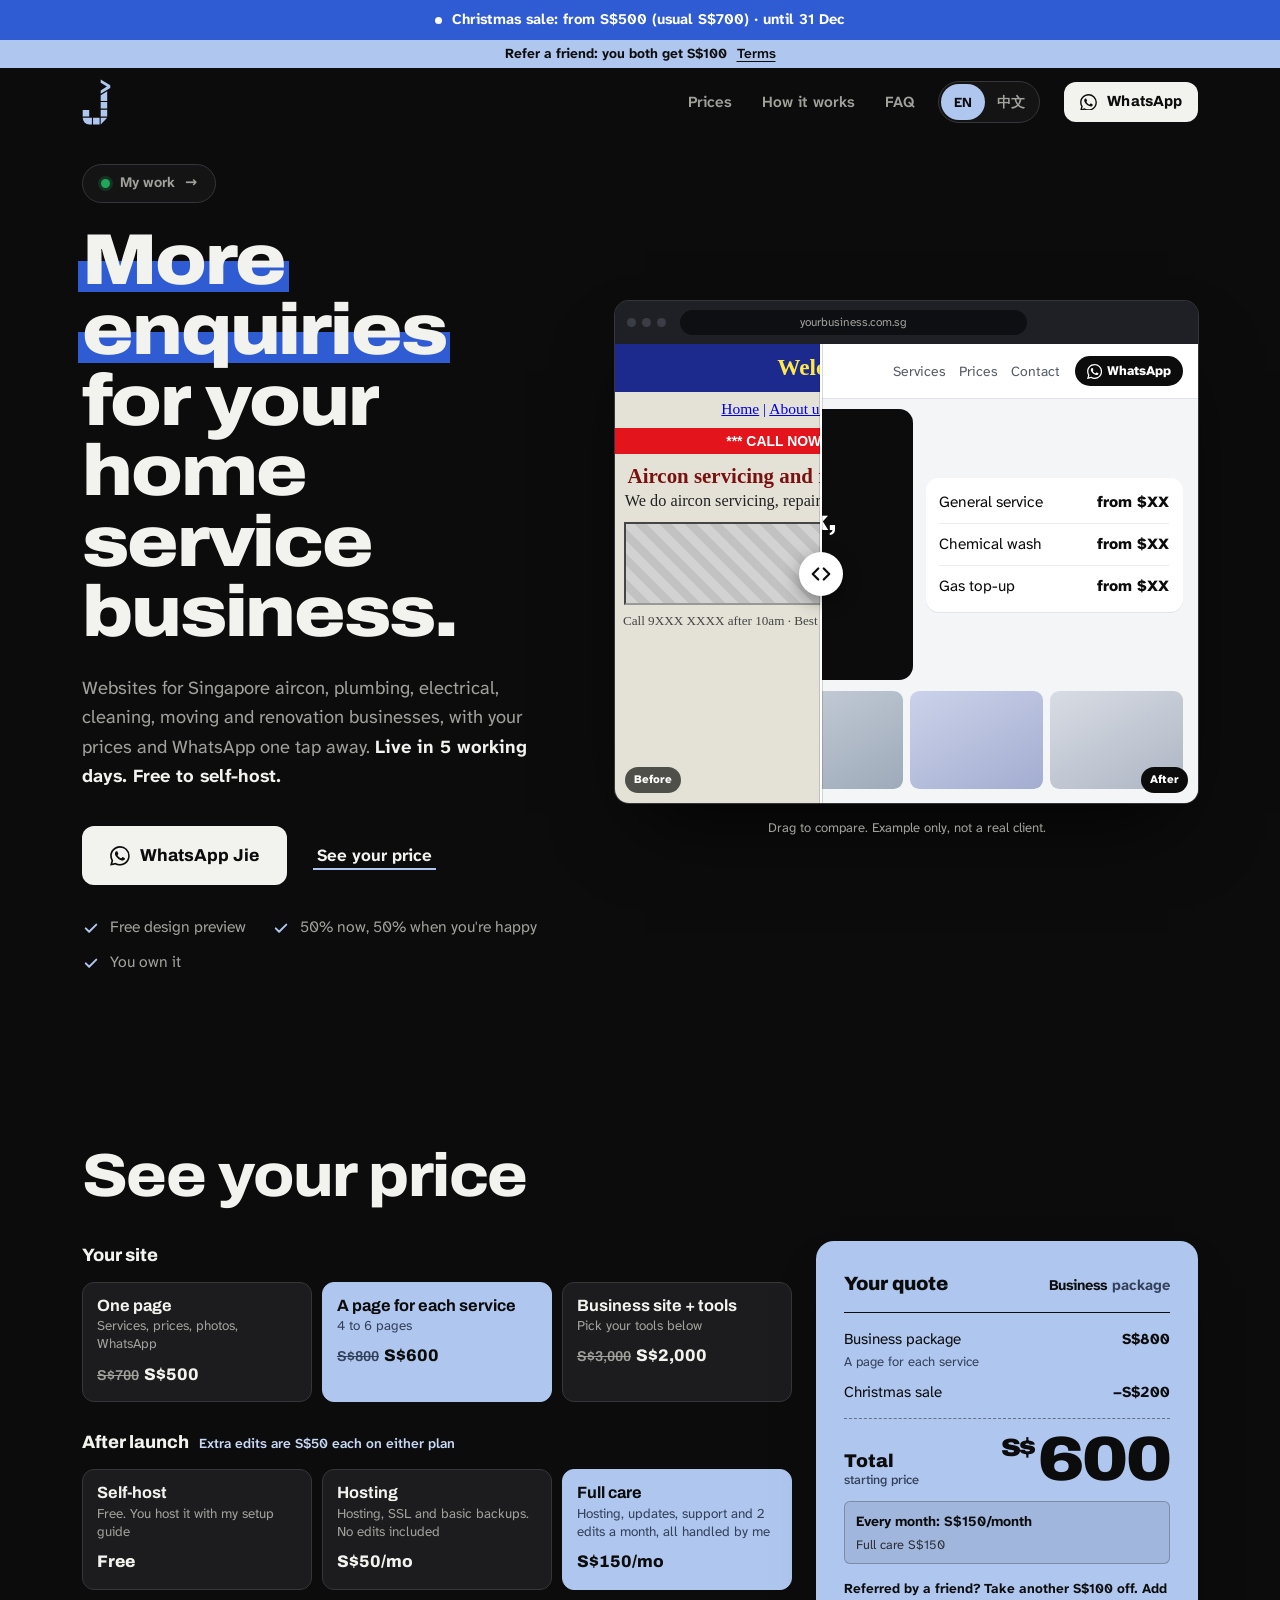
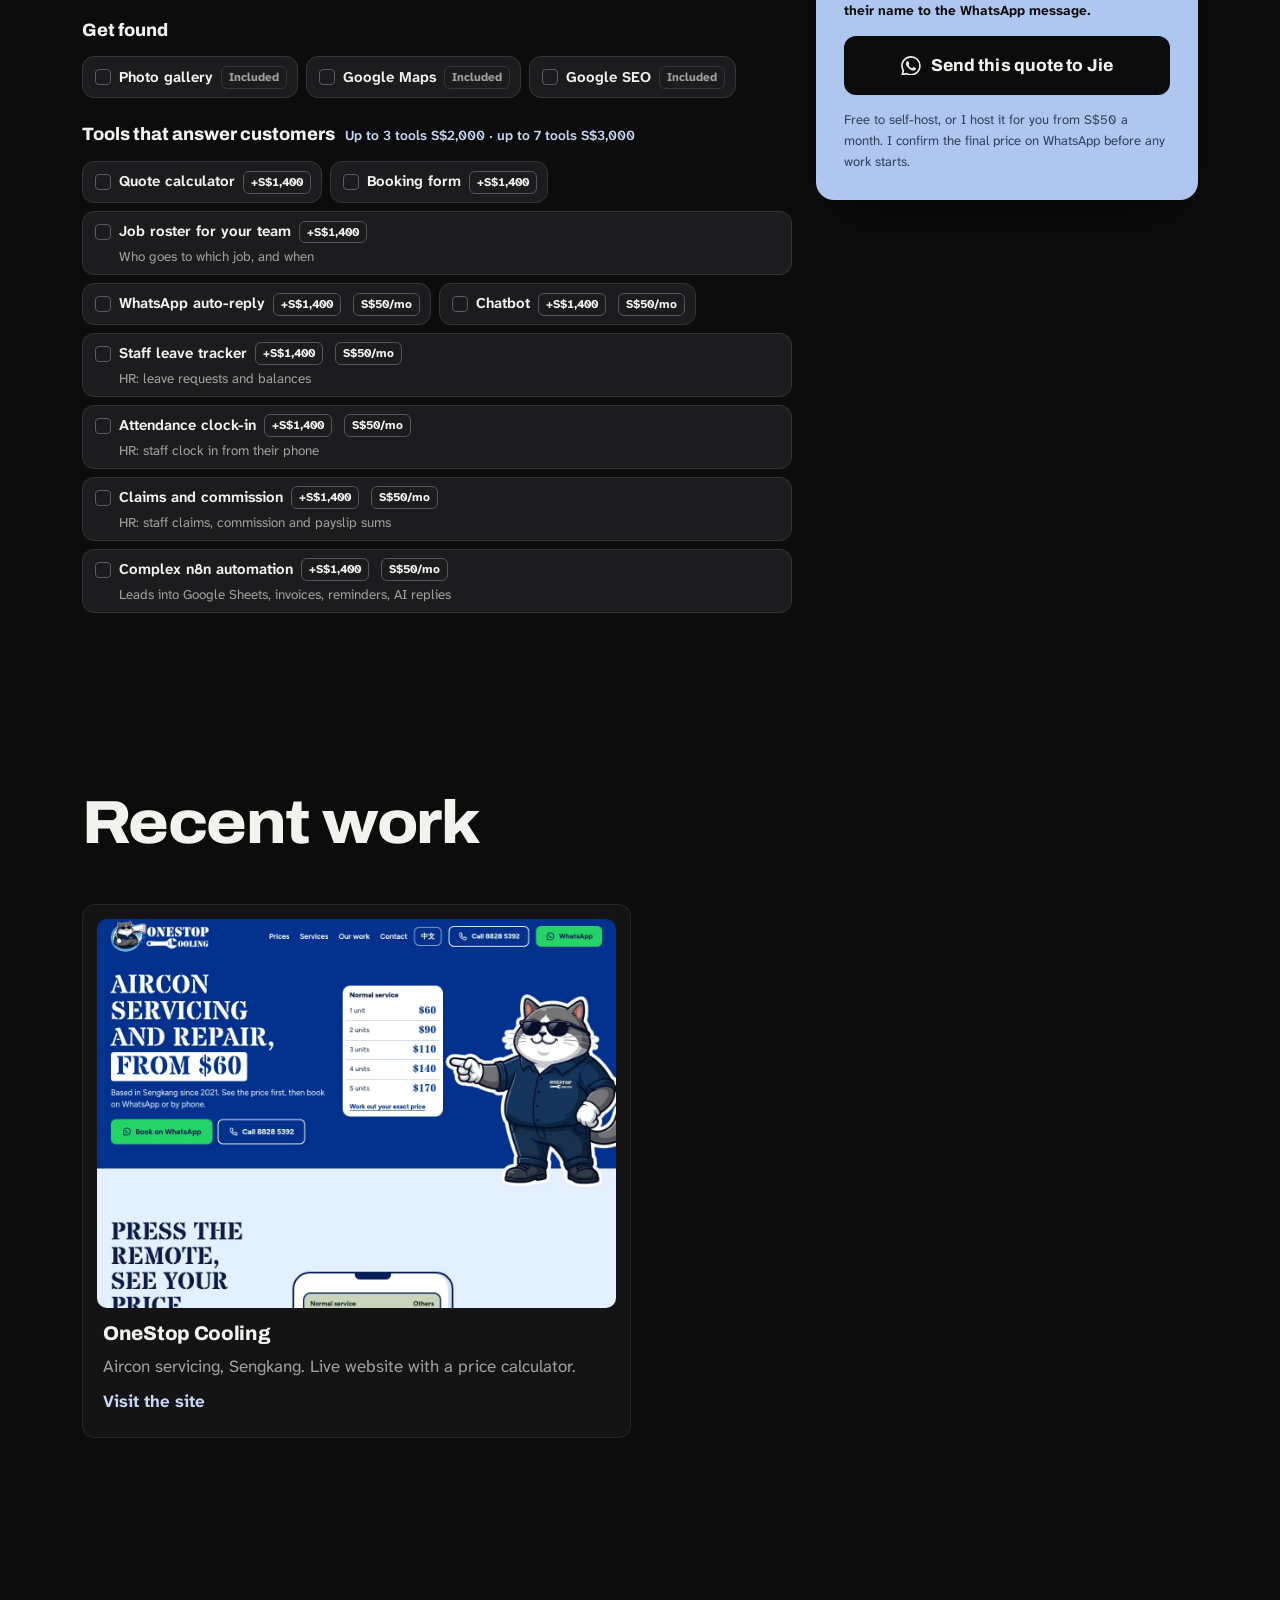
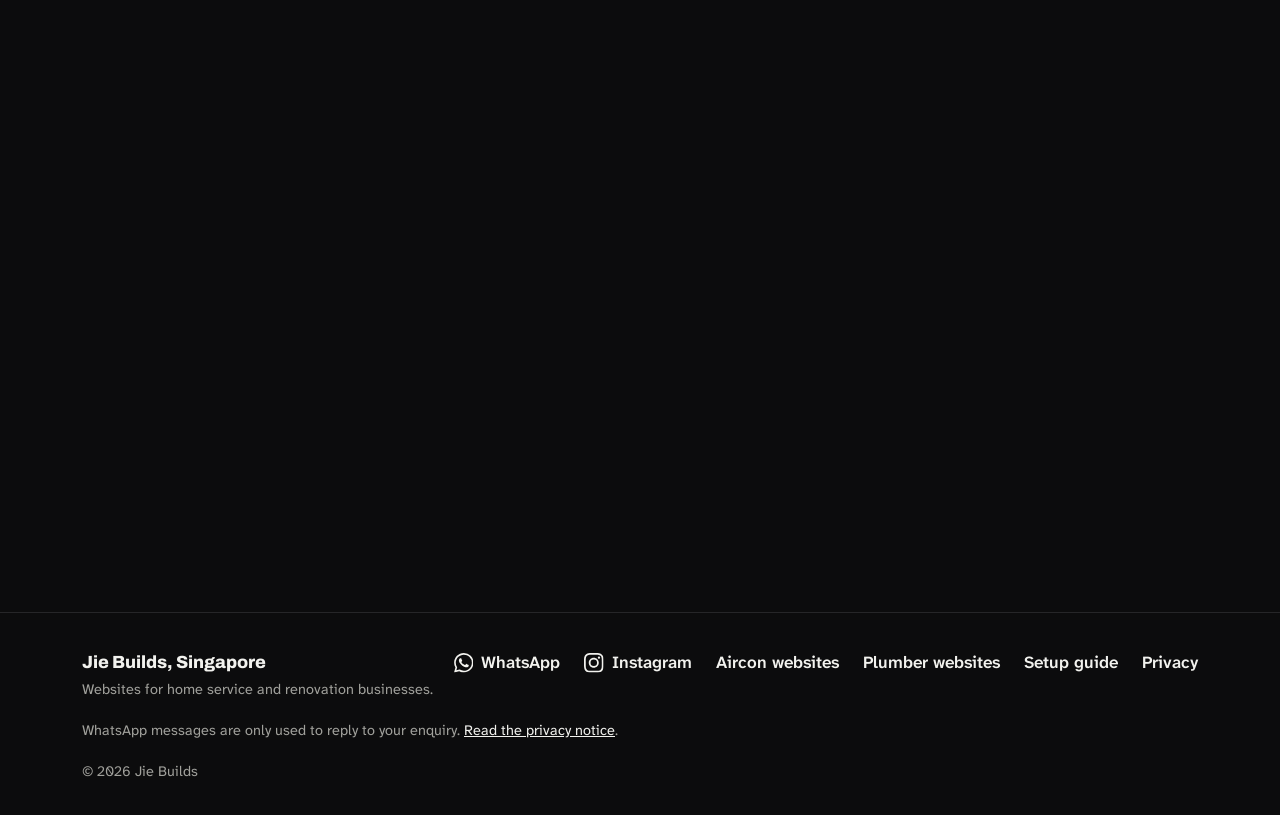
==== commit d44ef649: "Remove promo codes from sale banner, quote, WhatsApp message and referral FAQ Co-Authored-By: Claude" ====
--- a/index.html
+++ b/index.html
@@ -44,12 +44,12 @@
       }
     })(document);
   </script>
-  <link rel="stylesheet" href="css/style.css?v=20261126g">
+  <link rel="stylesheet" href="css/style.css?v=20261126h">
 
   <!-- Settings first (prices, WhatsApp, Pixel ID), then site behaviour -->
-  <script src="js/config.js?v=20261126g" defer></script>
-  <script src="js/i18n.js?v=20261126g" defer></script>
-  <script src="js/site.js?v=20261126g" defer></script>
+  <script src="js/config.js?v=20261126h" defer></script>
+  <script src="js/i18n.js?v=20261126h" defer></script>
+  <script src="js/site.js?v=20261126h" defer></script>
 
   <script type="application/ld+json">
   {
@@ -315,7 +315,7 @@
           </details>
           <details id="referral">
             <summary data-zh="推荐朋友怎么算？">How does refer a friend work?</summary>
-            <div class="faq-a"><p data-zh="推荐朋友购买网站套餐：朋友减 S$100，朋友付清全款后，我用 PayNow 转 S$100 给您。朋友需在付订金前告诉我您的名字。可与任何特惠或优惠码叠加。只适用于网站套餐，不包括月费。每个订单限一次推荐优惠，推荐人数不限，不能推荐自己的生意。">Refer a friend who buys a website package: they get S$100 off, and I send you S$100 by PayNow after they pay in full. Your friend gives me your name before paying the deposit. It stacks with any sale or code. It covers website packages only, not monthly fees. One referral discount per order, no limit on how many friends you refer, and you can't refer your own business.</p></div>
+            <div class="faq-a"><p data-zh="推荐朋友购买网站套餐：朋友减 S$100，朋友付清全款后，我用 PayNow 转 S$100 给您。朋友需在付订金前告诉我您的名字。可与任何特惠叠加。只适用于网站套餐，不包括月费。每个订单限一次推荐优惠，推荐人数不限，不能推荐自己的生意。">Refer a friend who buys a website package: they get S$100 off, and I send you S$100 by PayNow after they pay in full. Your friend gives me your name before paying the deposit. It stacks with any sale. It covers website packages only, not monthly fees. One referral discount per order, no limit on how many friends you refer, and you can't refer your own business.</p></div>
           </details>
         </div>
       </div>
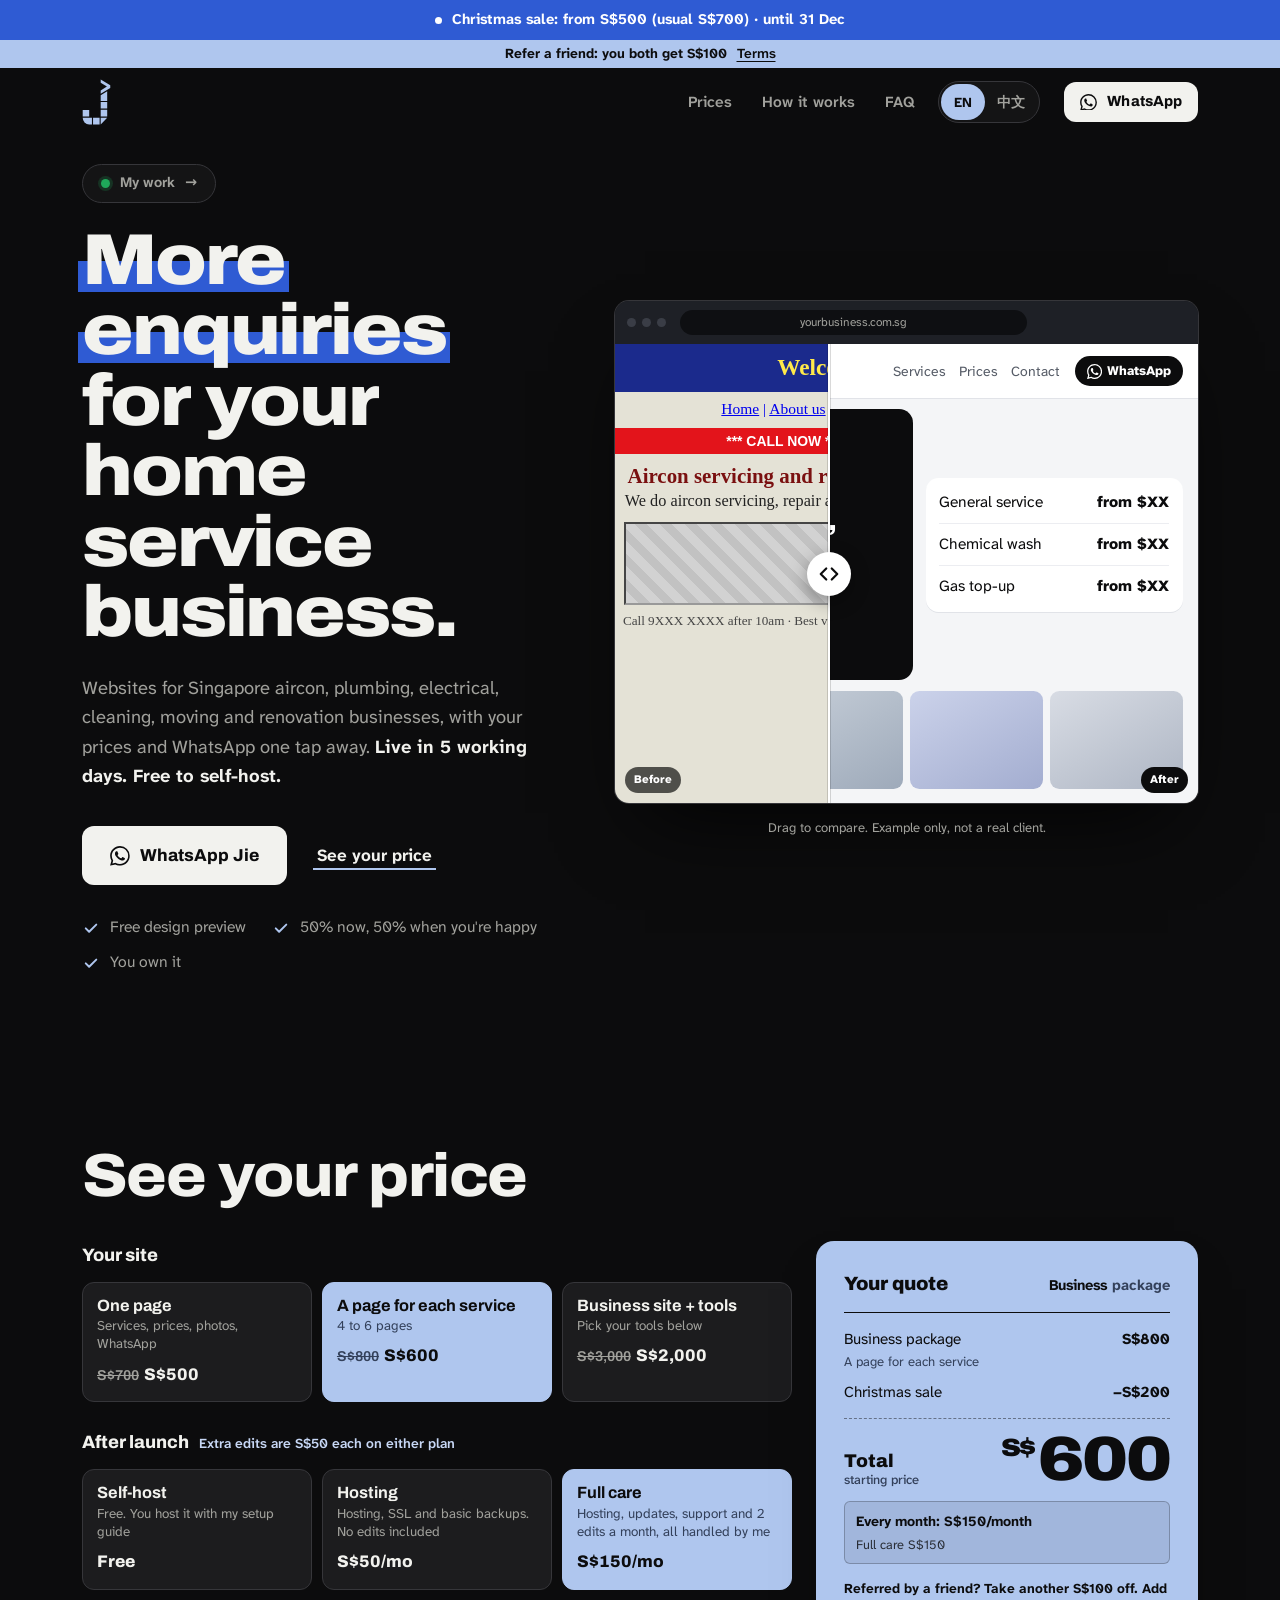
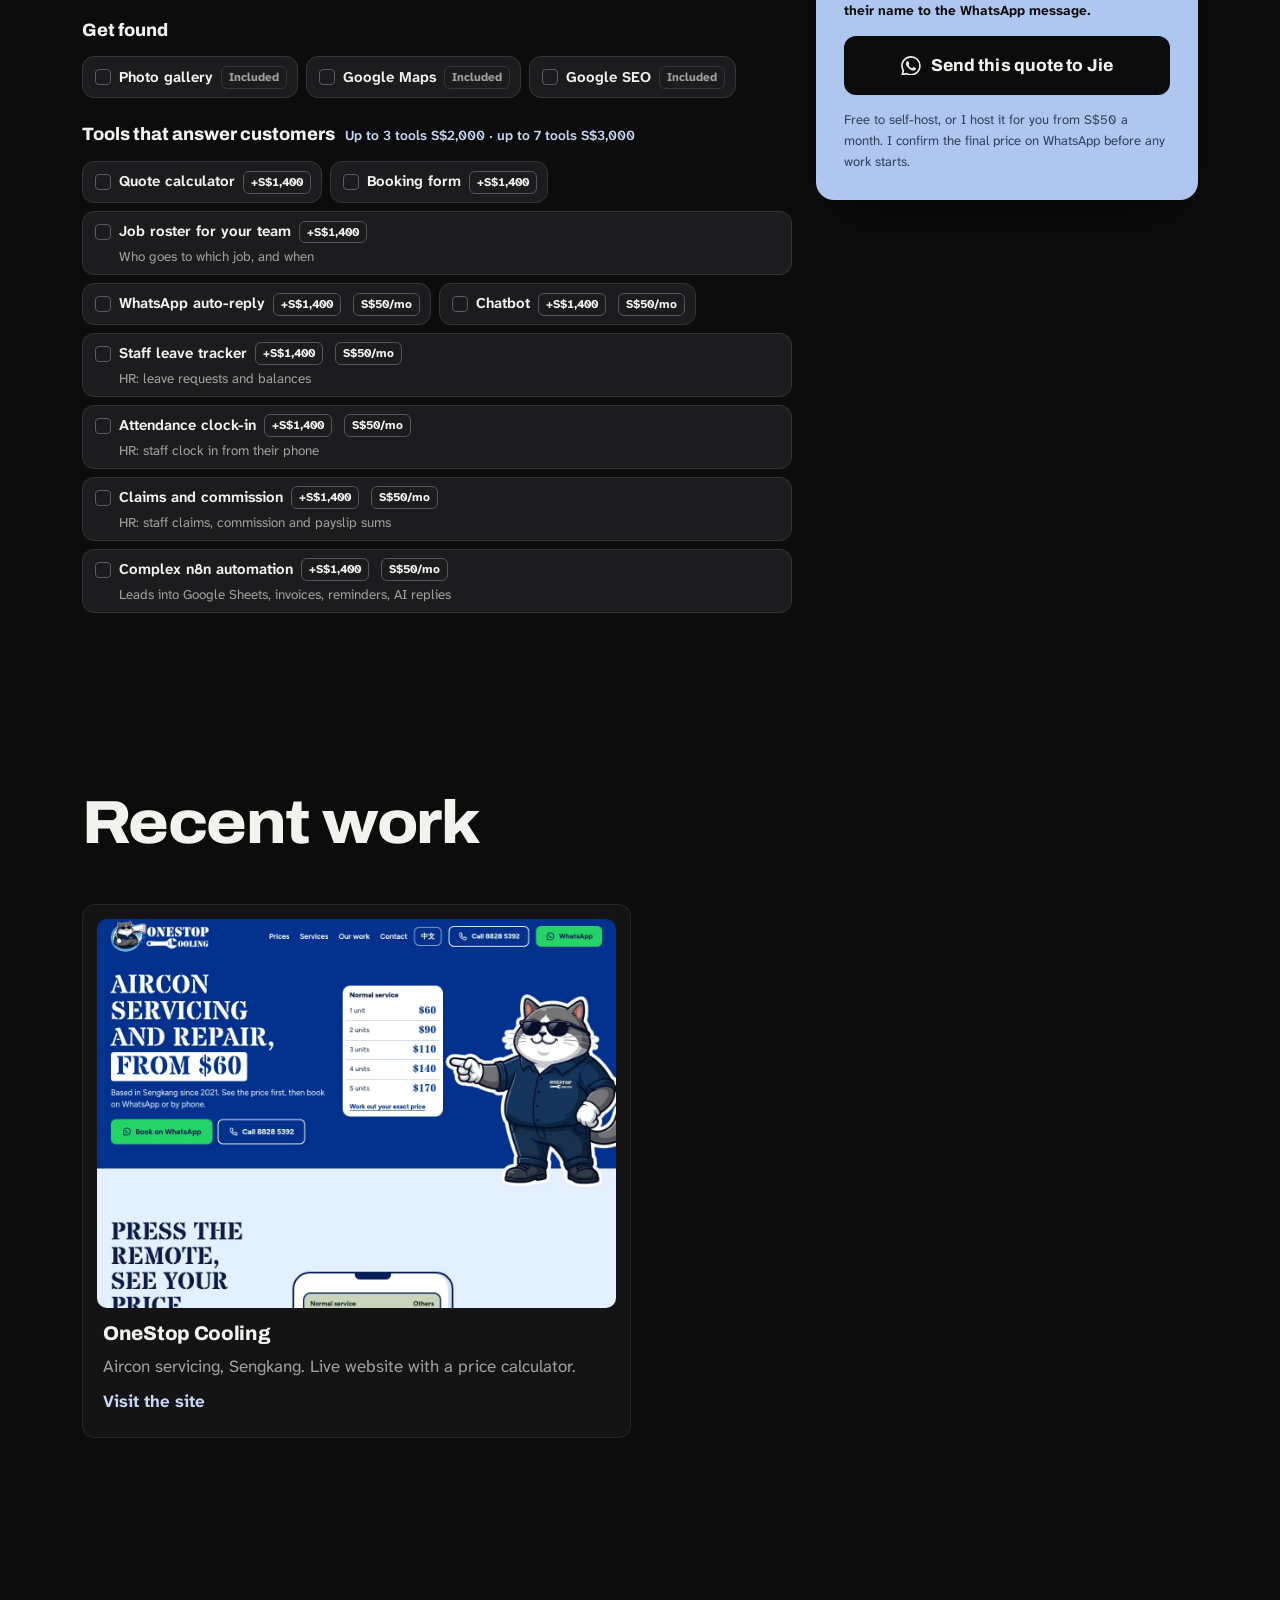
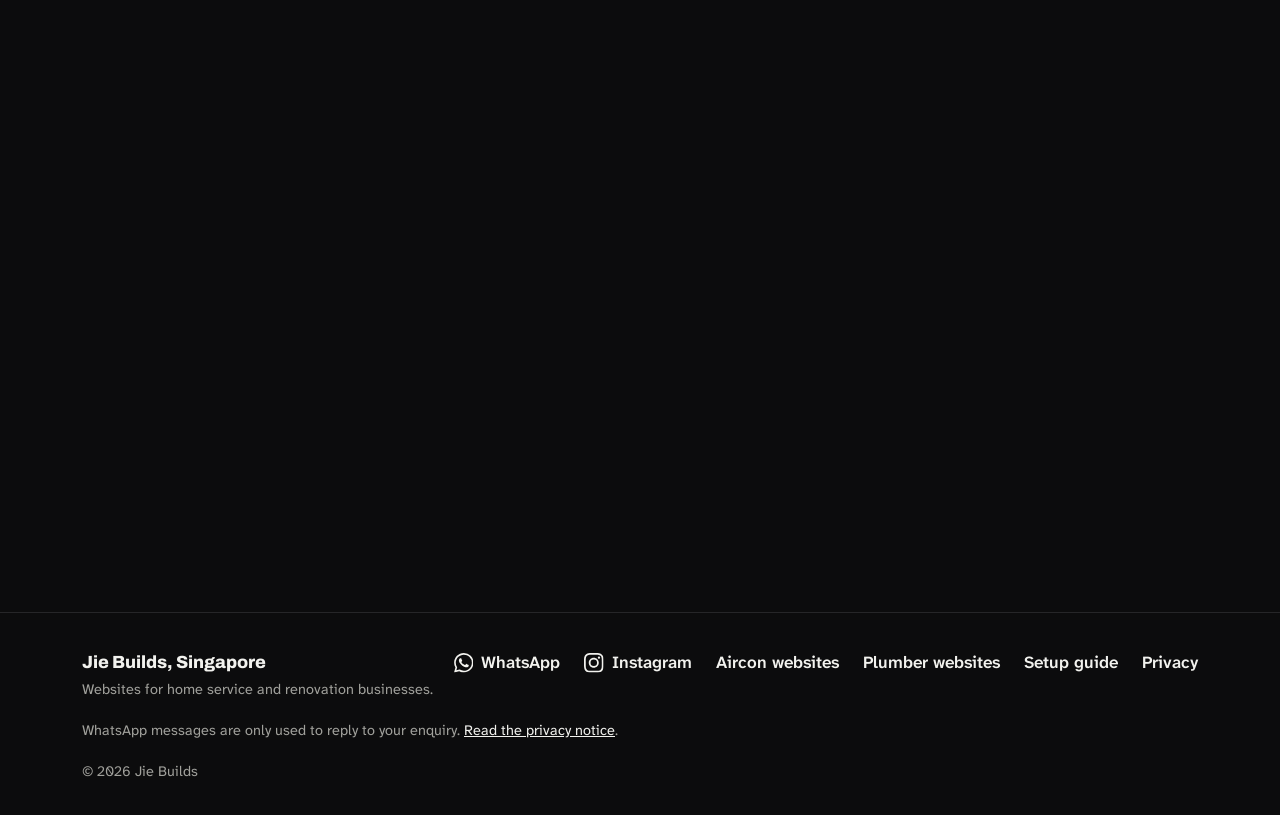
==== commit 12d41720: "Add favicon.ico and larger icons for search results Co-Authored-By: Claude Sonnet 5.5 <noreply@anthr" ====
--- a/index.html
+++ b/index.html
@@ -26,7 +26,10 @@
   <meta name="twitter:description" content="Get more enquiries with a fast, professional website. Live in 5 working days, free to self-host.">
   <meta name="twitter:image" content="https://jiebuilds.com/assets/og-image.png?v=10">
 
+  <link rel="icon" href="/favicon.ico" sizes="48x48">
   <link rel="icon" href="assets/favicon.svg?v=2" type="image/svg+xml">
+  <link rel="icon" href="assets/favicon-96.png" sizes="96x96" type="image/png">
+  <link rel="icon" href="assets/favicon-192.png" sizes="192x192" type="image/png">
   <link rel="icon" href="assets/favicon-32.png?v=2" sizes="32x32" type="image/png">
   <link rel="apple-touch-icon" href="assets/apple-touch-icon.png?v=2">
 
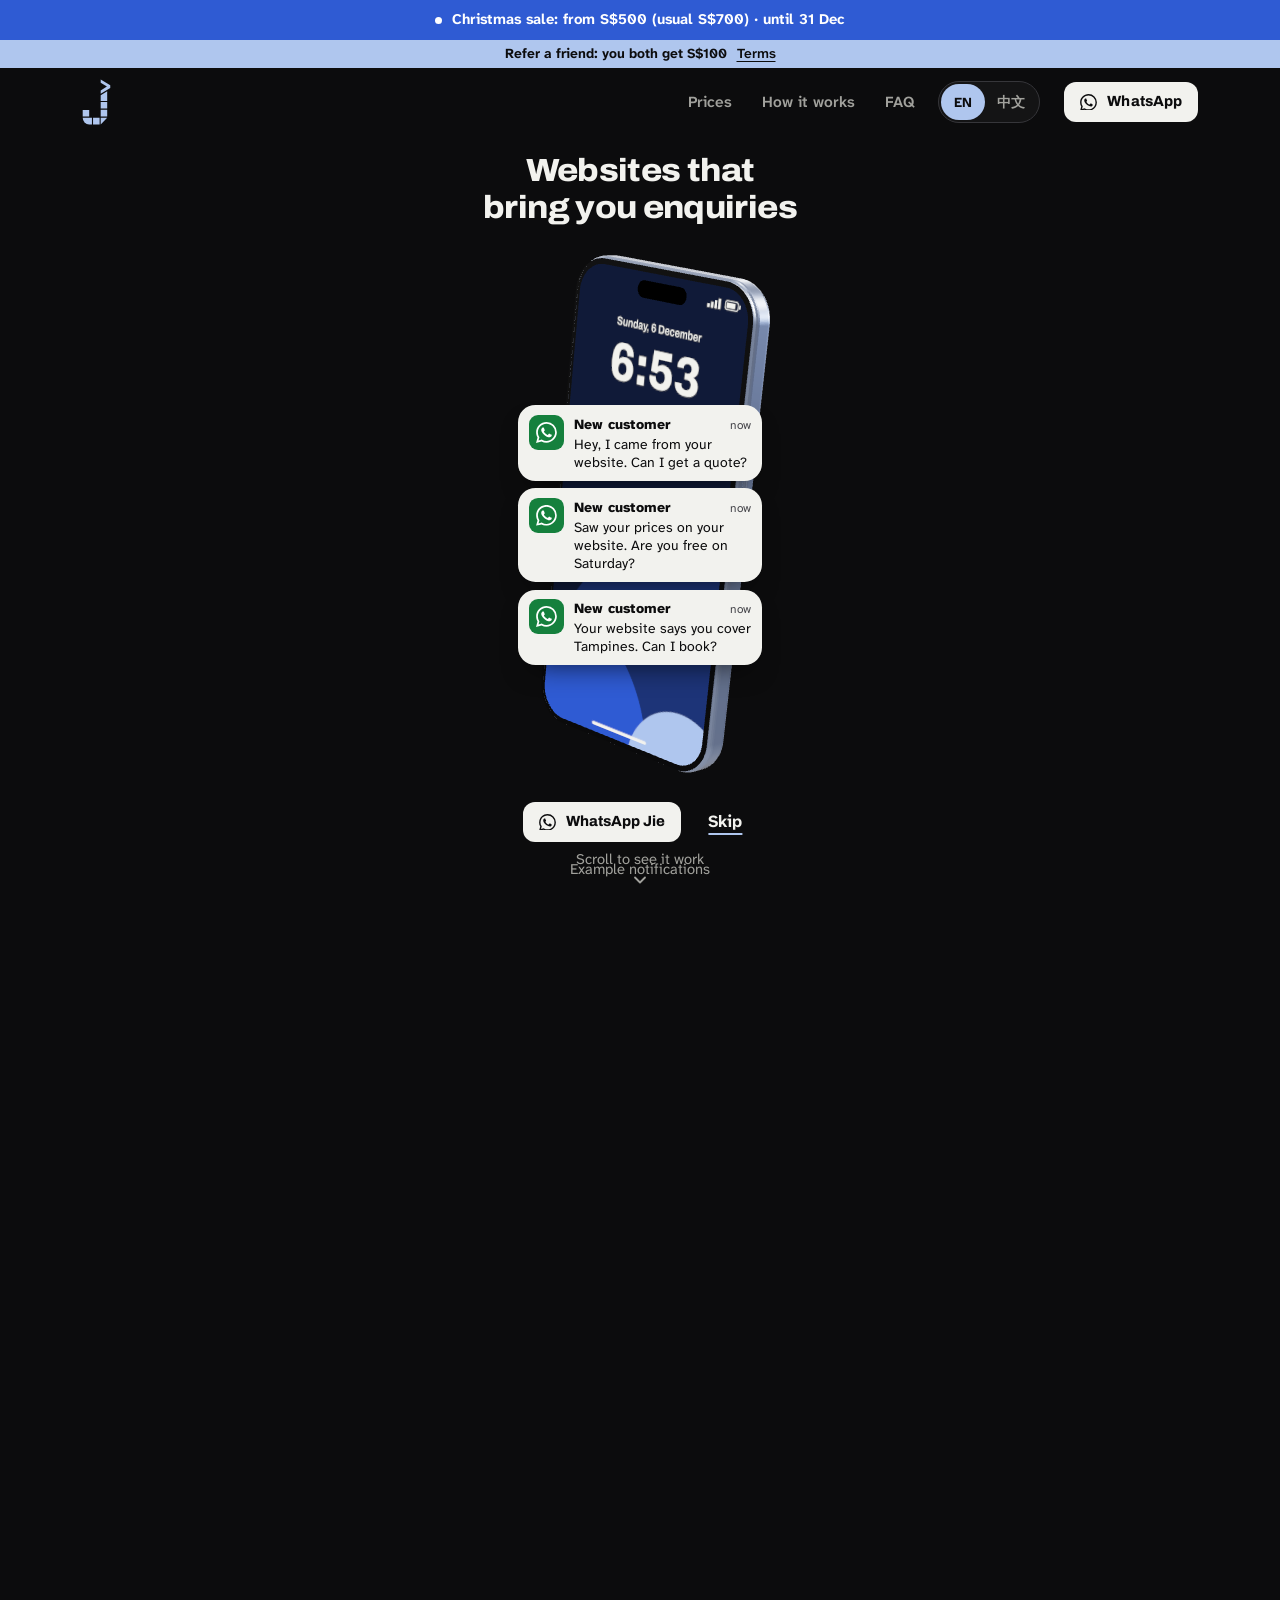
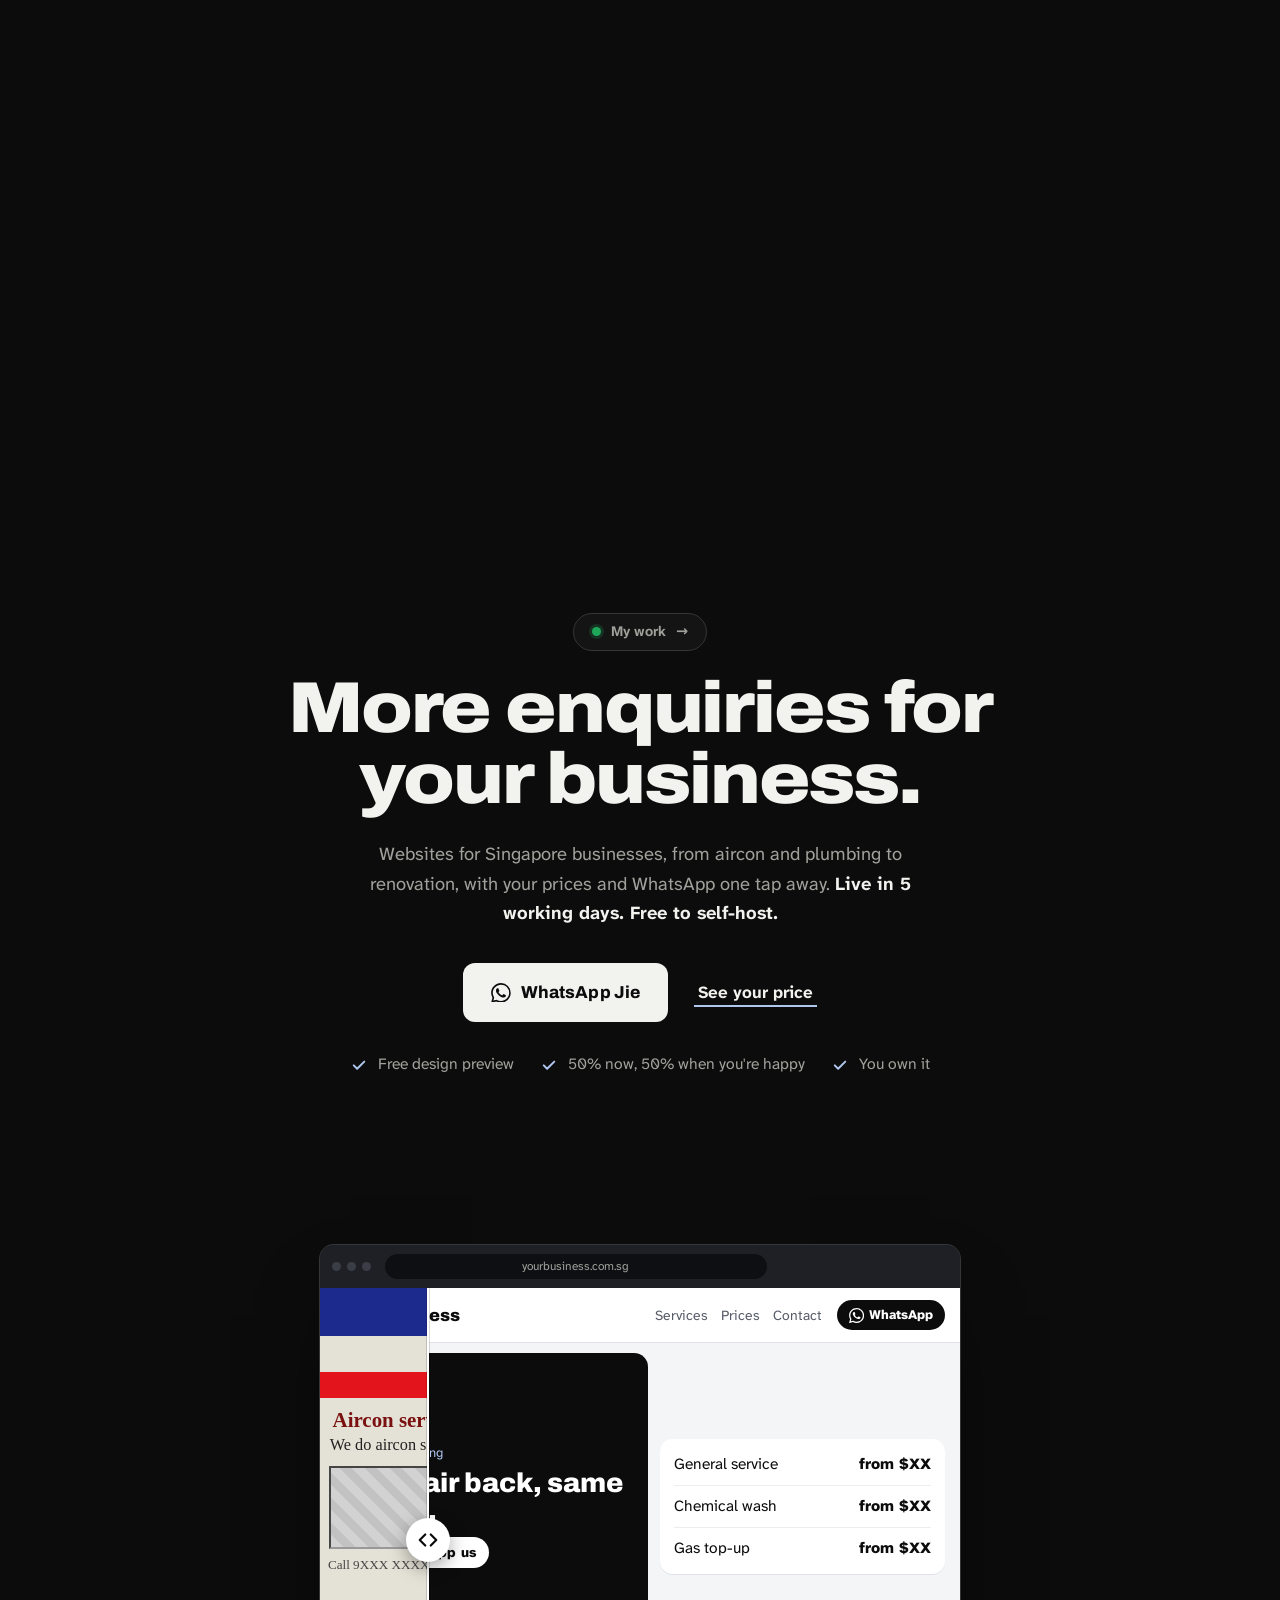
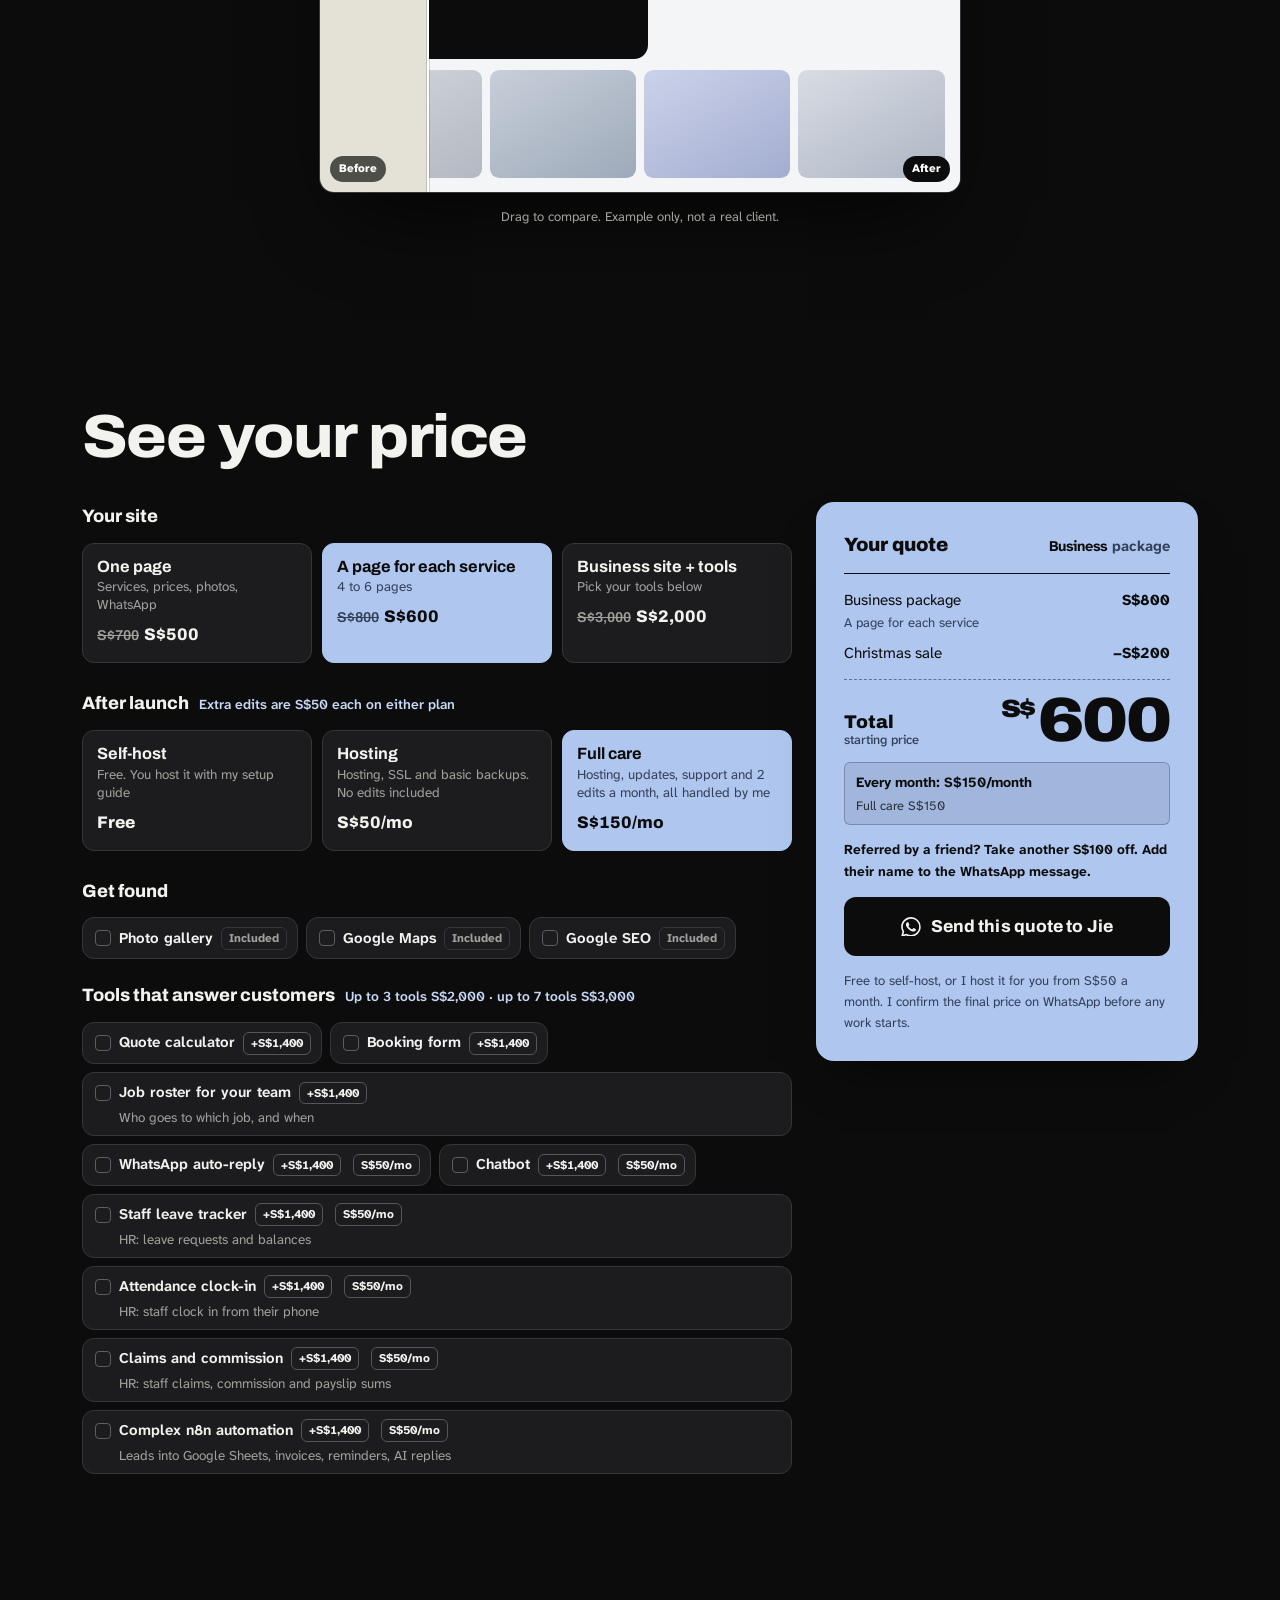
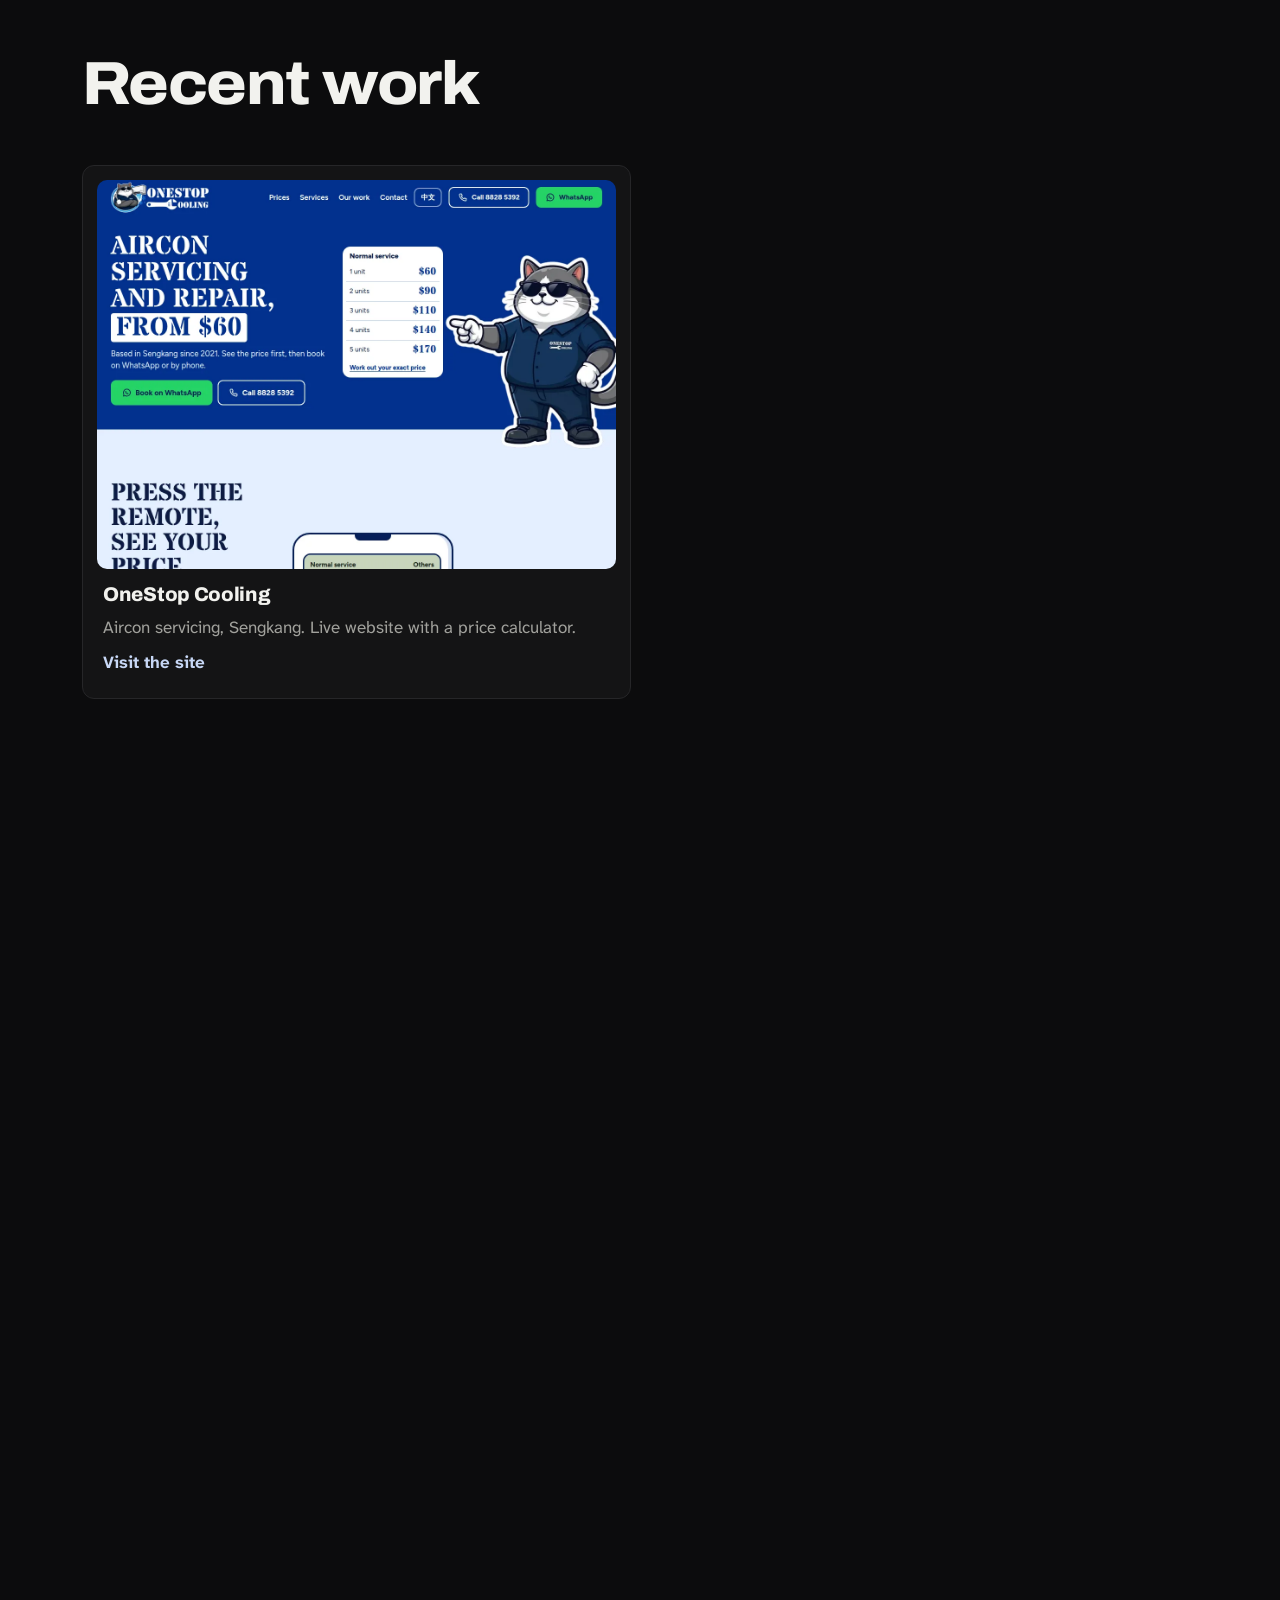
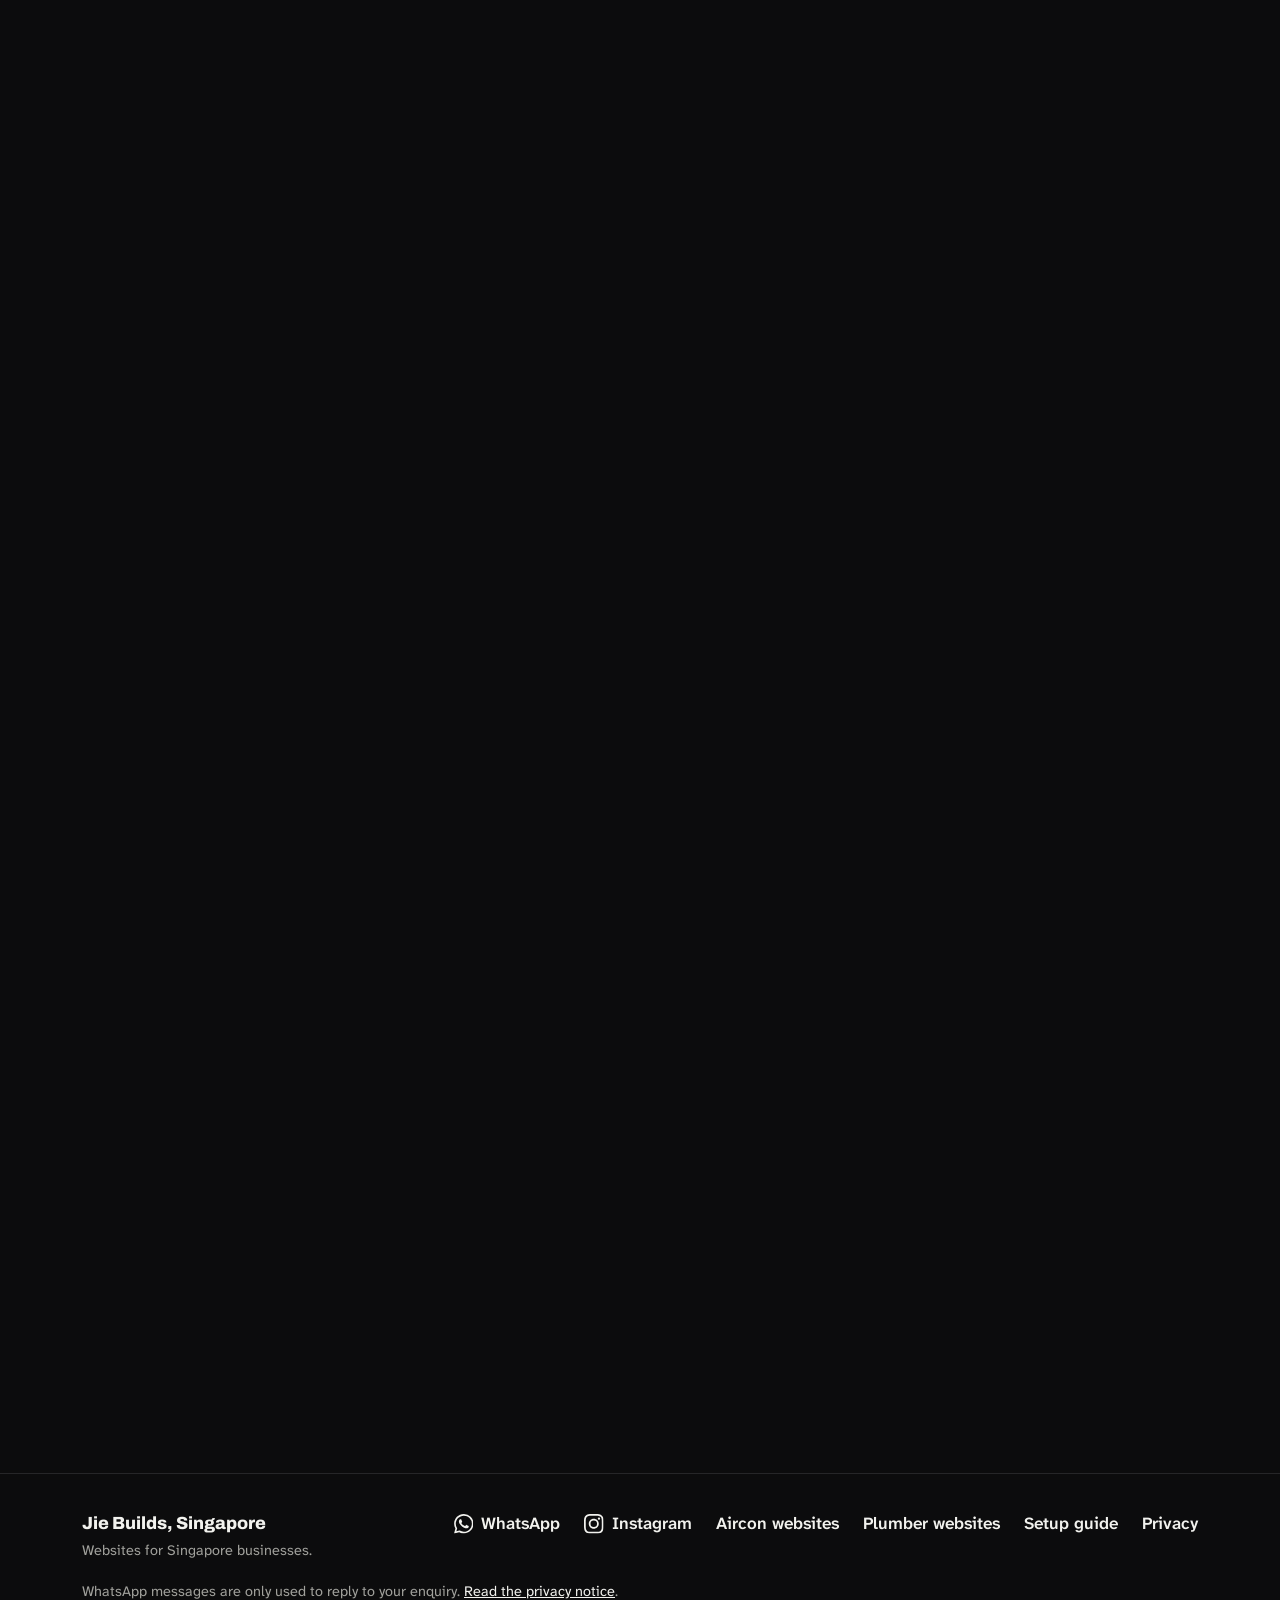
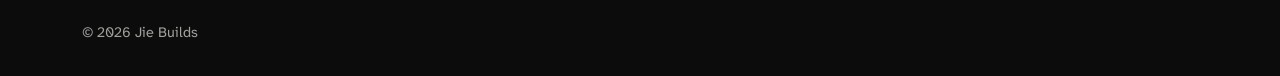
==== commit fbbea3b4: "Add 3D phone intro and widen headline to all businesses Scrolling the home page turns a 3D phone, sh" ====
--- a/index.html
+++ b/index.html
@@ -4,8 +4,8 @@
   <meta charset="utf-8">
   <meta name="google-site-verification" content="2xer0mkSP5VUdhM2R_G-a2jgA3SitdXtqtMEsazaQb0" />
   <meta name="viewport" content="width=device-width, initial-scale=1">
-  <title>Website Design Singapore for Home Service Businesses | Jie Builds</title>
-  <meta name="description" content="Websites for Singapore aircon, plumbing, cleaning and renovation businesses. Live in 5 working days, free to self-host, S$500 to S$4,400. Free design preview before you pay.">
+  <title>Website Design Singapore for Businesses | Jie Builds</title>
+  <meta name="description" content="Websites for Singapore businesses, from aircon to renovation. Live in 5 working days, free to self-host, S$500 to S$4,400. Free design preview before you pay.">
   <link rel="canonical" href="https://jiebuilds.com/">
   <meta name="theme-color" content="#0C0C0D">
   <meta name="color-scheme" content="dark">
@@ -13,18 +13,18 @@
   <!-- Open Graph / social sharing -->
   <meta property="og:type" content="website">
   <meta property="og:site_name" content="Jie Builds">
-  <meta property="og:title" content="Websites for Singapore home service businesses | Jie Builds">
+  <meta property="og:title" content="Websites for Singapore businesses | Jie Builds">
   <meta property="og:description" content="Get more enquiries with a fast, professional website. Live in 5 working days, free to self-host, free design preview before you pay.">
   <meta property="og:url" content="https://jiebuilds.com/">
-  <meta property="og:image" content="https://jiebuilds.com/assets/og-image.png?v=10">
+  <meta property="og:image" content="https://jiebuilds.com/assets/og-image.png?v=11">
   <meta property="og:image:width" content="1200">
   <meta property="og:image:height" content="630">
-  <meta property="og:image:alt" content="Jie Builds: websites for Singapore home service businesses. Live in 5 working days.">
+  <meta property="og:image:alt" content="Jie Builds: websites for Singapore businesses. Live in 5 working days.">
   <meta property="og:locale" content="en_SG">
   <meta name="twitter:card" content="summary_large_image">
-  <meta name="twitter:title" content="Websites for Singapore home service businesses | Jie Builds">
+  <meta name="twitter:title" content="Websites for Singapore businesses | Jie Builds">
   <meta name="twitter:description" content="Get more enquiries with a fast, professional website. Live in 5 working days, free to self-host.">
-  <meta name="twitter:image" content="https://jiebuilds.com/assets/og-image.png?v=10">
+  <meta name="twitter:image" content="https://jiebuilds.com/assets/og-image.png?v=11">
 
   <link rel="icon" href="/favicon.ico" sizes="48x48">
   <link rel="icon" href="assets/favicon.svg?v=2" type="image/svg+xml">
@@ -44,24 +44,30 @@
       if (!calm && "IntersectionObserver" in window) {
         h.classList.add("motion");
         setTimeout(function () { if (!window.__siteReady) h.classList.remove("motion"); }, 3500);
+        /* 3D phone intro: only with motion on, enough screen height and no data saver */
+        if (innerHeight >= 600 && !(navigator.connection && navigator.connection.saveData)) {
+          h.classList.add("intro", "intro-playing");
+          setTimeout(function () { if (!window.__introReady) h.classList.remove("intro", "intro-playing"); }, 4000);
+        }
       }
     })(document);
   </script>
-  <link rel="stylesheet" href="css/style.css?v=20261126h">
+  <link rel="stylesheet" href="css/style.css?v=20261126j">
 
   <!-- Settings first (prices, WhatsApp, Pixel ID), then site behaviour -->
-  <script src="js/config.js?v=20261126h" defer></script>
-  <script src="js/i18n.js?v=20261126h" defer></script>
-  <script src="js/site.js?v=20261126h" defer></script>
+  <script src="js/config.js?v=20261126j" defer></script>
+  <script src="js/i18n.js?v=20261126j" defer></script>
+  <script src="js/intro.js?v=20261126j" defer></script>
+  <script src="js/site.js?v=20261126j" defer></script>
 
   <script type="application/ld+json">
   {
     "@context": "https://schema.org",
     "@type": "ProfessionalService",
     "name": "Jie Builds",
-    "description": "Websites, landing pages, chatbots and automations for home service and renovation businesses in Singapore.",
+    "description": "Websites, landing pages, chatbots and automations for businesses in Singapore, including aircon, plumbing and renovation.",
     "url": "https://jiebuilds.com/",
-    "image": "https://jiebuilds.com/assets/og-image.png?v=10",
+    "image": "https://jiebuilds.com/assets/og-image.png?v=11",
     "telephone": "+6592778104",
     "priceRange": "S$500-S$4400",
     "areaServed": { "@type": "Country", "name": "Singapore" },
@@ -118,13 +124,40 @@
 
   <main id="main">
 
-    <!-- 1. HERO + drag-to-compare -->
-    <section class="hero" id="top">
+    <!-- 0. INTRO: 3D phone, enquiries arrive, the screen opens into the site (js/intro.js) -->
+    <section class="intro-sec" id="intro" aria-label="How your website brings enquiries">
+      <div class="intro-stage">
+        <p class="intro-title">Websites that bring you enquiries</p>
+        <img class="intro-poster" src="assets/intro-phone.webp?v=1" alt="" width="900" height="1200" fetchpriority="high">
+        <div class="intro-flat" aria-hidden="true"></div>
+        <canvas class="intro-canvas" aria-hidden="true"></canvas>
+        <ul class="intro-notes">
+            <li><span class="intro-app" aria-hidden="true"><svg><use href="#i-wa"/></svg></span><span class="intro-msg"><span class="intro-meta"><b>New customer</b><small>now</small></span><span class="intro-text">Hey, I came from your website. Can I get a quote?</span></span></li>
+            <li><span class="intro-app" aria-hidden="true"><svg><use href="#i-wa"/></svg></span><span class="intro-msg"><span class="intro-meta"><b>New customer</b><small>now</small></span><span class="intro-text">Saw your prices on your website. Are you free on Saturday?</span></span></li>
+            <li><span class="intro-app" aria-hidden="true"><svg><use href="#i-wa"/></svg></span><span class="intro-msg"><span class="intro-meta"><b>New customer</b><small>now</small></span><span class="intro-text">Your website says you cover Tampines. Can I book?</span></span></li>
+        </ul>
+        <div class="intro-foot">
+          <div class="intro-actions">
+            <a class="btn btn-small" data-wa="hero" href="https://wa.me/6592778104" target="_blank" rel="noopener"><svg class="icon" aria-hidden="true"><use href="#i-wa"/></svg><span>WhatsApp Jie</span></a>
+            <a class="intro-skip" href="#top">Skip</a>
+          </div>
+          <div class="intro-cue">
+            <p class="intro-hint"><span class="intro-hint-text">Scroll to see it work</span><svg viewBox="0 0 24 24" aria-hidden="true"><path fill="none" stroke="currentColor" stroke-width="2.2" stroke-linecap="round" stroke-linejoin="round" d="M6 9l6 6 6-6"/></svg></p>
+            <p class="intro-label">Example notifications</p>
+          </div>
+        </div>
+        <div class="intro-sheet" aria-hidden="true"></div>
+        <div class="intro-portal" aria-hidden="true"></div>
+      </div>
+    </section>
+
+    <!-- 1. HERO -->
+    <section class="hero hero-solo" id="top">
       <div class="wrap hero-grid">
         <div class="hero-copy">
           <a class="hero-proof" href="#work"><span class="hero-proof-dot" aria-hidden="true"></span><span class="hero-proof-text">My work</span><span aria-hidden="true">→</span></a>
-          <h1 class="hero-title" data-split><span class="mark" data-mark>More enquiries</span> for your home service business.</h1>
-          <p class="hero-sub" data-load="2">Websites for Singapore aircon, plumbing, electrical, cleaning, moving and renovation businesses, with your prices and WhatsApp one tap away. <strong>Live in 5 working days. Free to self-host.</strong></p>
+          <h1 class="hero-title" data-split><span class="mark" data-mark>More enquiries</span> for your business.</h1>
+          <p class="hero-sub" data-load="2">Websites for Singapore businesses, from aircon and plumbing to renovation, with your prices and WhatsApp one tap away. <strong>Live in 5 working days. Free to self-host.</strong></p>
           <div class="hero-actions" data-load="3">
             <a class="btn btn-big" data-wa="hero" href="https://wa.me/6592778104" target="_blank" rel="noopener">
               <svg class="icon" aria-hidden="true"><use href="#i-wa"/></svg>
@@ -139,8 +172,14 @@
           </ul>
         </div>
 
+      </div>
+    </section>
+
+    <!-- Drag to compare -->
+    <section class="showcase" aria-label="Before and after example">
+      <div class="wrap">
         <!-- Same business, an old static site vs a site built for enquiries (illustration, not a real client) -->
-        <figure class="hero-visual" data-load="2">
+        <figure class="hero-visual" data-reveal>
           <div class="win">
             <div class="win-bar" aria-hidden="true"><i></i><i></i><i></i><span>yourbusiness.com.sg</span></div>
             <div class="compare" data-compare>
@@ -351,7 +390,7 @@
     <div class="wrap footer-inner">
       <div>
         <p class="footer-brand">Jie Builds, Singapore</p>
-        <p class="footer-small">Websites for home service and renovation businesses.</p>
+        <p class="footer-small">Websites for Singapore businesses.</p>
       </div>
       <ul class="footer-links">
         <li><a data-wa="general" href="https://wa.me/6592778104" target="_blank" rel="noopener"><svg class="icon" aria-hidden="true"><use href="#i-wa"/></svg>WhatsApp</a></li>
--- a/css/style.css
+++ b/css/style.css
@@ -657,3 +657,74 @@
   .calc-opt .box { grid-template-columns: 1fr; align-content: start; }
   .calc-opt .box .opt-price { grid-column: 1; grid-row: auto; margin-top: 6px; text-align: left; }
 }
+
+/* =====================================================================
+   INTRO: the 3D phone (js/intro.js). Shown only when <html> has "intro".
+   ===================================================================== */
+.intro-sec { display: none; }
+html.intro { --top-h: 132px; --vh: 1vh; --intro-h: calc(var(--vh) * 100 - var(--top-h)); }
+@supports (height: 100svh) { html.intro { --vh: 1svh; } }
+@media (min-width: 720px) { html.intro { --top-h: 136px; } }
+html.intro .intro-sec { display: block; height: calc(var(--vh) * 300); }
+.hero-title:focus:not(:focus-visible) { outline: none; }
+/* hold the room for the sale and referral strips until js/site.js adds them, so nothing jumps */
+html.intro:not(.top-ready) .top { display: flex; flex-direction: column; justify-content: flex-end; min-height: var(--top-h); }
+.intro-stage { position: sticky; top: var(--top-h); height: var(--intro-h); z-index: 20; background: var(--bg); }
+/* keeps the strip under a collapsing phone address bar black */
+.intro-stage::after { content: ""; position: absolute; left: 0; right: 0; top: 100%; height: 25vh; background: var(--bg); }
+html.intro:not(.intro-playing) .intro-stage, html.intro:not(.intro-playing) .intro-stage * { visibility: hidden !important; }
+html.intro:not(.intro-playing) .intro-stage::after { visibility: hidden; }
+html.intro-playing .wa-float { display: none; }
+.intro-title { position: absolute; left: var(--gutter); right: var(--gutter); top: 16px; margin: 0 auto; max-width: 22ch; text-align: center; text-wrap: balance; font-family: var(--f-display); font-weight: 800; font-stretch: 108%; font-size: clamp(1.3rem, 3.4vw, 2rem); line-height: 1.15; letter-spacing: -0.02em; }
+:lang(zh) .intro-title { font-family: var(--f-body), "PingFang SC", "Noto Sans SC", "Microsoft YaHei", sans-serif; letter-spacing: 0; }
+.intro-poster, .intro-flat, .intro-canvas { position: absolute; pointer-events: none; }
+/* placed by CSS so it shows at once; js/intro.js works from the same --from and --to numbers */
+html.intro { --from: 92px; --to: 116px; }
+@media (min-width: 720px) { html.intro { --from: 108px; } }
+.intro-poster { --h: min(calc(var(--intro-h) - var(--from) - var(--to)), 660px, 163vw); max-width: none; height: calc(var(--h) * 1.0036); width: calc(var(--h) * .7527); left: calc(50% - var(--h) * .37635); top: calc(var(--from) + (var(--intro-h) - var(--from) - var(--to) - var(--h) * 1.0036) / 2); }
+.intro-canvas { inset: 0; width: 100%; height: 100%; visibility: hidden; }
+.intro-flat { box-sizing: border-box; opacity: 0; background: #101a38; border: 0 solid #5b657e; }
+.intro-sec.ready .intro-canvas { visibility: visible; }
+.intro-sec.ready .intro-poster, .intro-sec.ready .intro-flat { visibility: hidden; }
+.intro-notes { position: absolute; z-index: 1; list-style: none; margin: 0; padding: 0; display: grid; gap: .55em; pointer-events: none; transform-origin: 50% 30%; }
+.intro-notes:not(.placed) { visibility: hidden; }
+.intro-notes li { display: flex; align-items: flex-start; gap: .7em; padding: .7em .8em; border-radius: 1.25em; background: #F2F2EE; color: var(--ink); line-height: 1.3; opacity: 0; box-shadow: 0 14px 28px -14px rgba(0, 0, 0, .7); }
+.intro-app { flex: none; width: 2.5em; height: 2.5em; border-radius: .65em; display: grid; place-items: center; background: #15803d; color: #fff; }
+.intro-app svg { width: 1.5em; height: 1.5em; }
+.intro-msg { display: grid; gap: .1em; min-width: 0; flex: 1; }
+.intro-meta { display: flex; justify-content: space-between; gap: 8px; align-items: baseline; }
+.intro-meta b { font-weight: 800; }
+.intro-meta small { font-size: .85em; color: #45454a; }
+.intro-foot { position: absolute; left: var(--gutter); right: var(--gutter); bottom: max(10px, env(safe-area-inset-bottom)); display: grid; justify-items: center; gap: 6px; }
+.intro-actions { display: flex; align-items: center; gap: 12px; }
+.intro-skip { display: inline-flex; align-items: center; justify-content: center; min-height: 44px; min-width: 64px; padding: 0 14px; color: var(--text); font-weight: 700; text-decoration: underline; text-decoration-color: var(--accent); text-decoration-thickness: 2px; text-underline-offset: 6px; }
+.intro-cue { display: grid; justify-items: center; min-height: 40px; }
+.intro-cue > * { grid-area: 1 / 1; margin: 0; color: var(--muted); font-size: .92rem; line-height: 1.3; text-align: center; }
+.intro-hint { display: grid; justify-items: center; }
+.intro-hint svg { width: 20px; height: 20px; }
+html.intro-playing .intro-hint svg { animation: nudge 1.8s var(--ease) infinite; }
+@keyframes nudge { 50% { transform: translateY(4px); } }
+.intro-label { align-self: center; opacity: 0; }
+/* the copy of the first screen that grows out of the phone */
+.intro-portal { position: absolute; z-index: 2; left: 0; width: 100%; top: calc(-1px - var(--head-h)); transform-origin: 0 0; visibility: hidden; opacity: 0; pointer-events: none; }
+.intro-sheet { position: absolute; z-index: 2; left: 0; top: 0; visibility: hidden; opacity: 0; background: var(--bg); pointer-events: none; }
+.intro-stage.is-open .intro-portal { pointer-events: auto; }
+html.intro .intro-portal .hero { margin-top: 0; }
+.intro-portal * { animation: none !important; }
+/* the real first screen sits where the intro ends */
+html.intro .hero { display: flex; flex-direction: column; justify-content: center; min-height: calc(var(--intro-h) + var(--head-h) + 1px); margin-top: calc(-1px - var(--head-h) - var(--intro-h)); }
+html.intro .hero > .wrap { width: 100%; }
+html.intro .hero .mark { transition: background-size .9s var(--ease-out); }
+html.intro .hero .mark.is-live { transition: none; }
+
+/* First screen is words only; the before/after example follows it */
+.hero-solo { padding-bottom: 48px; }
+@media (min-width: 980px) {
+  .hero-solo .hero-grid { grid-template-columns: 1fr; }
+  .hero-solo .hero-copy { text-align: center; max-width: 60rem; margin: 0 auto; }
+  .hero-solo .hero-title { max-width: 16ch; margin-left: auto; margin-right: auto; }
+  .hero-solo .hero-sub { margin-left: auto; margin-right: auto; }
+  .hero-solo .hero-actions, .hero-solo .hero-terms { justify-content: center; }
+}
+.showcase { padding: 8px 0 var(--section-y); }
+.hero-solo .hero-title:lang(zh) { max-width: none; }
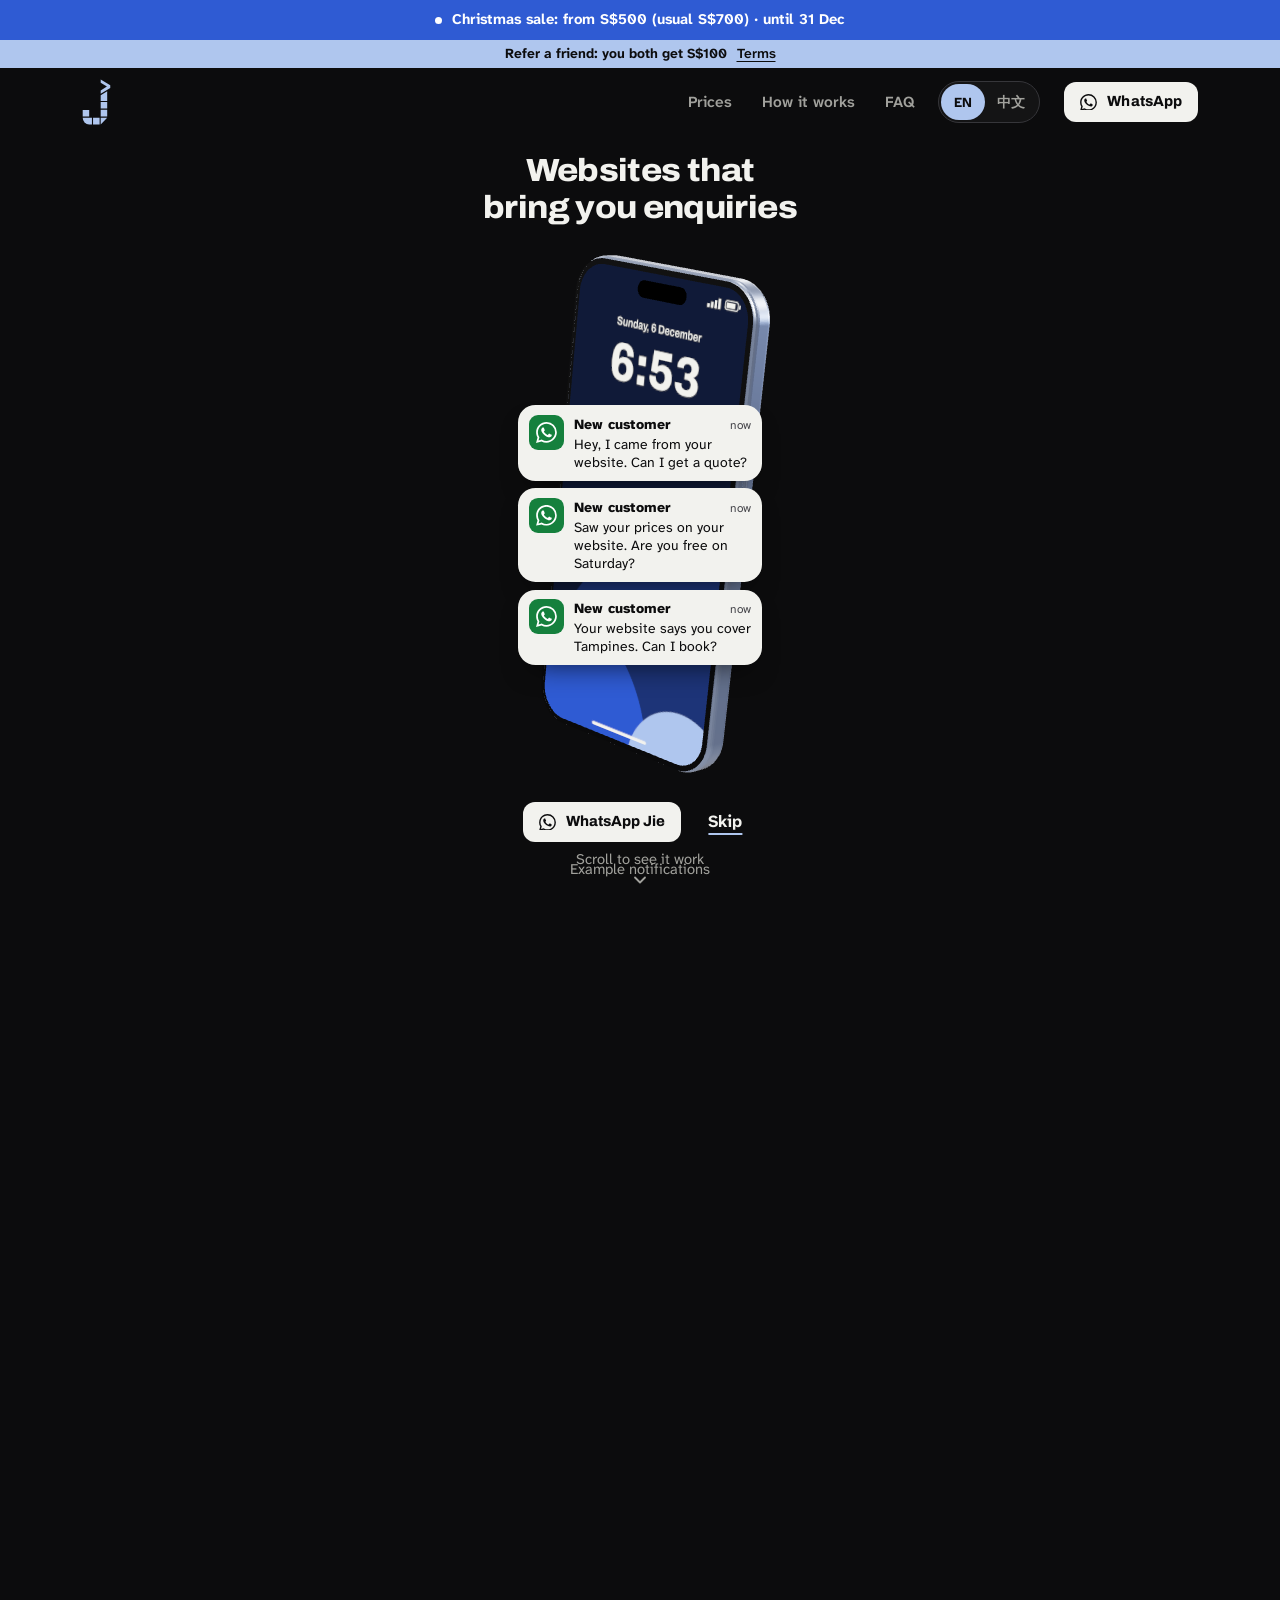
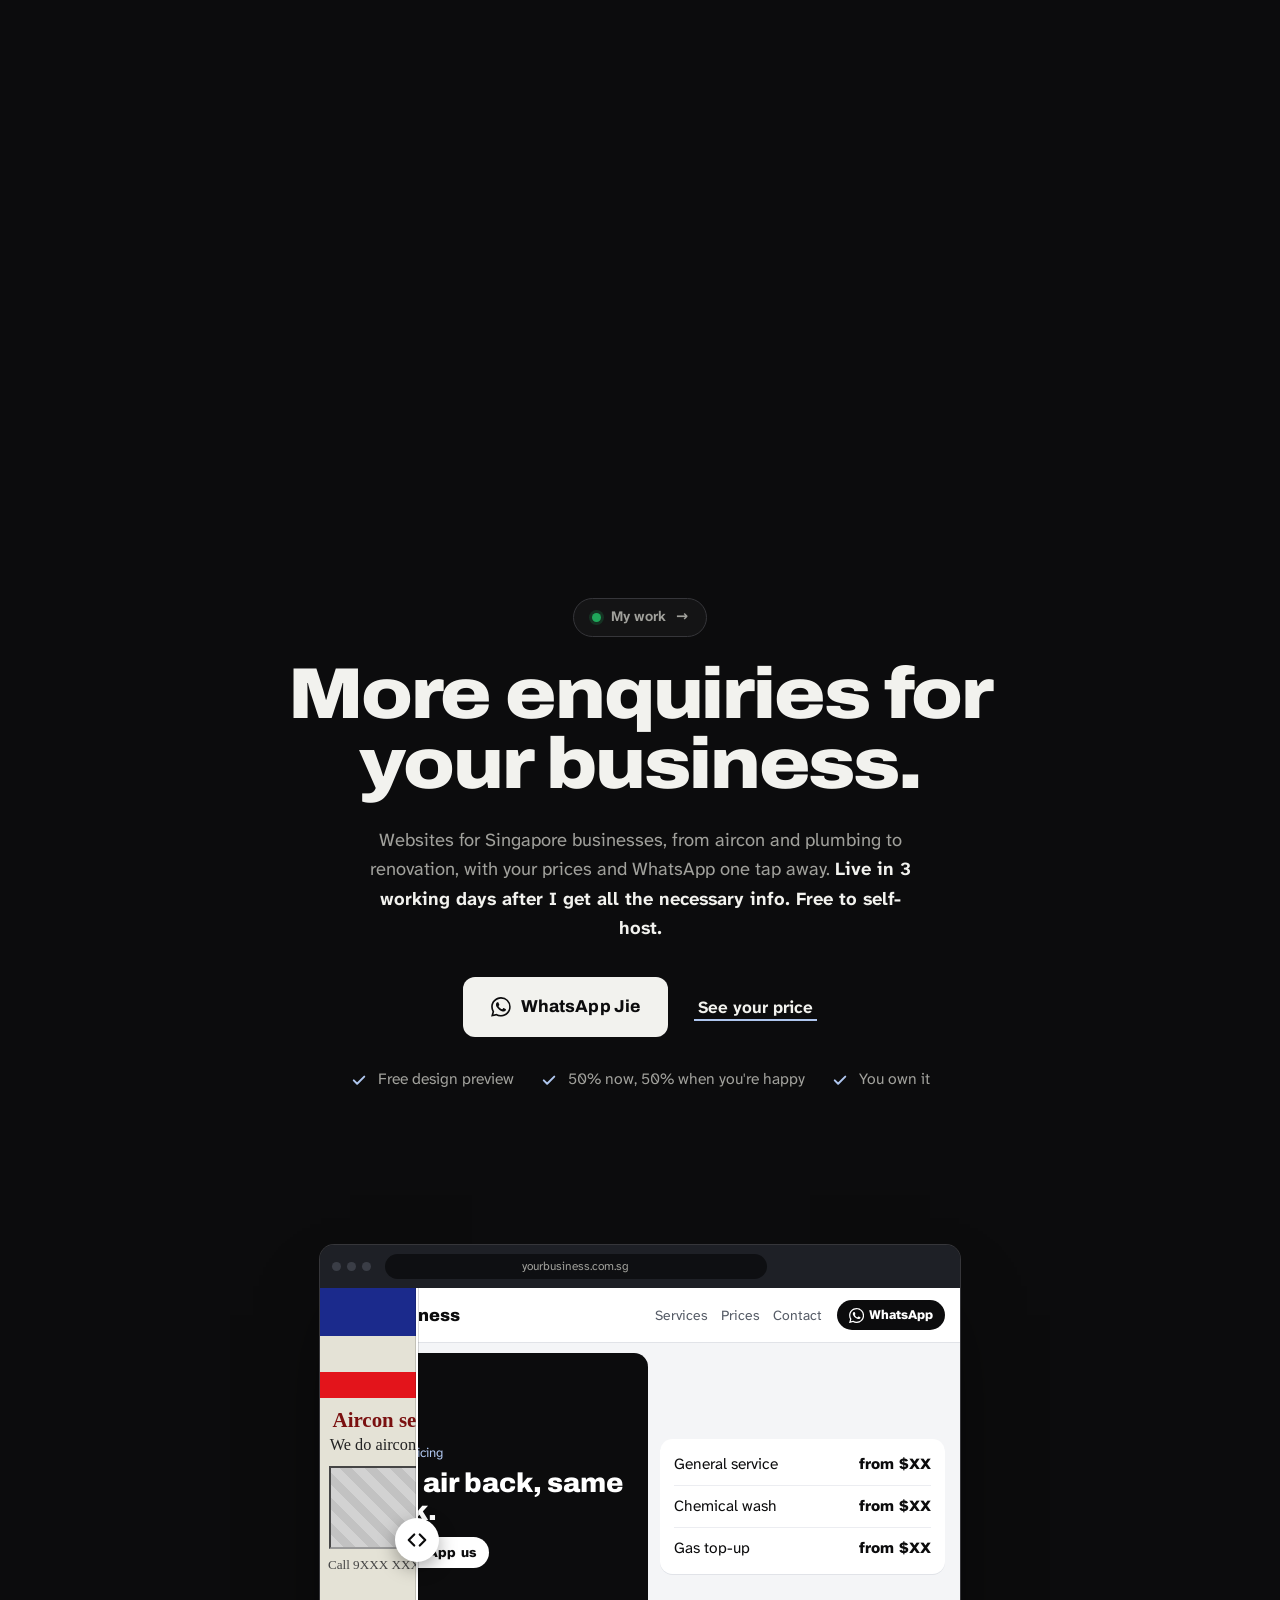
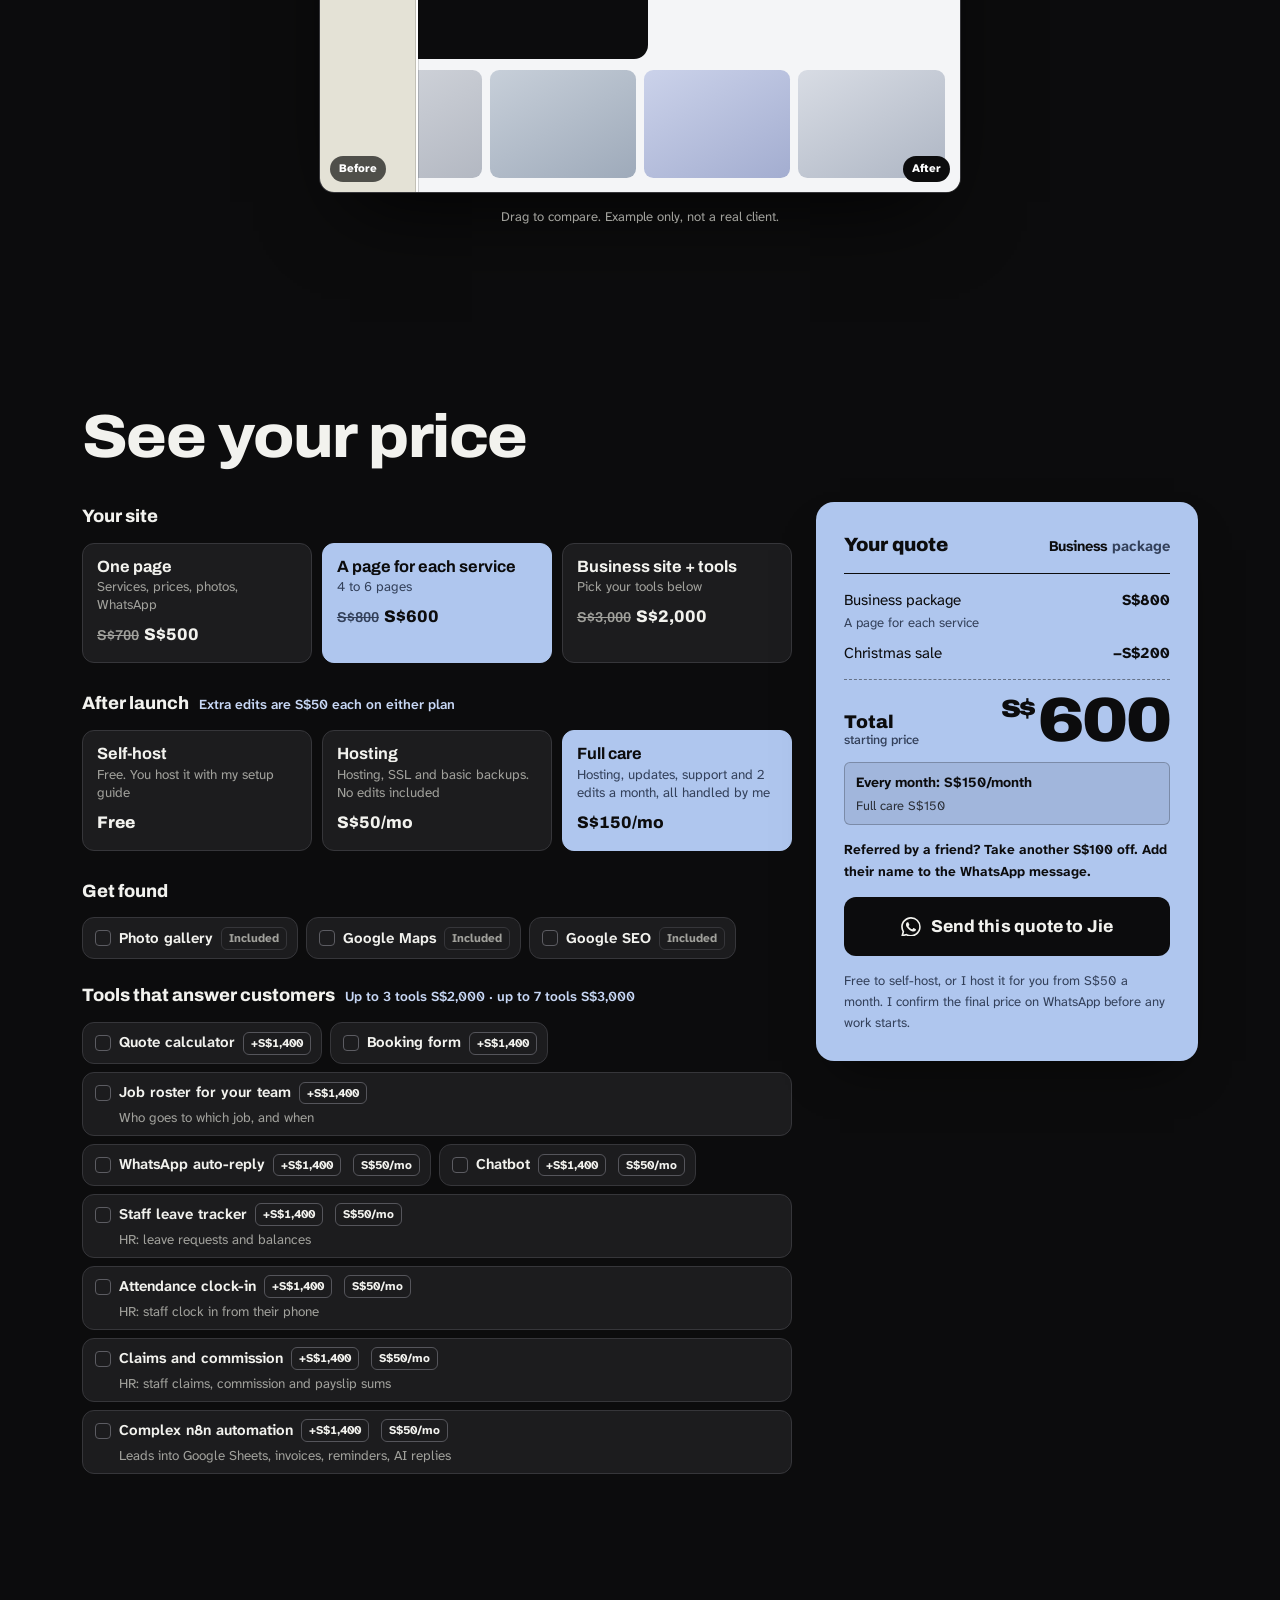
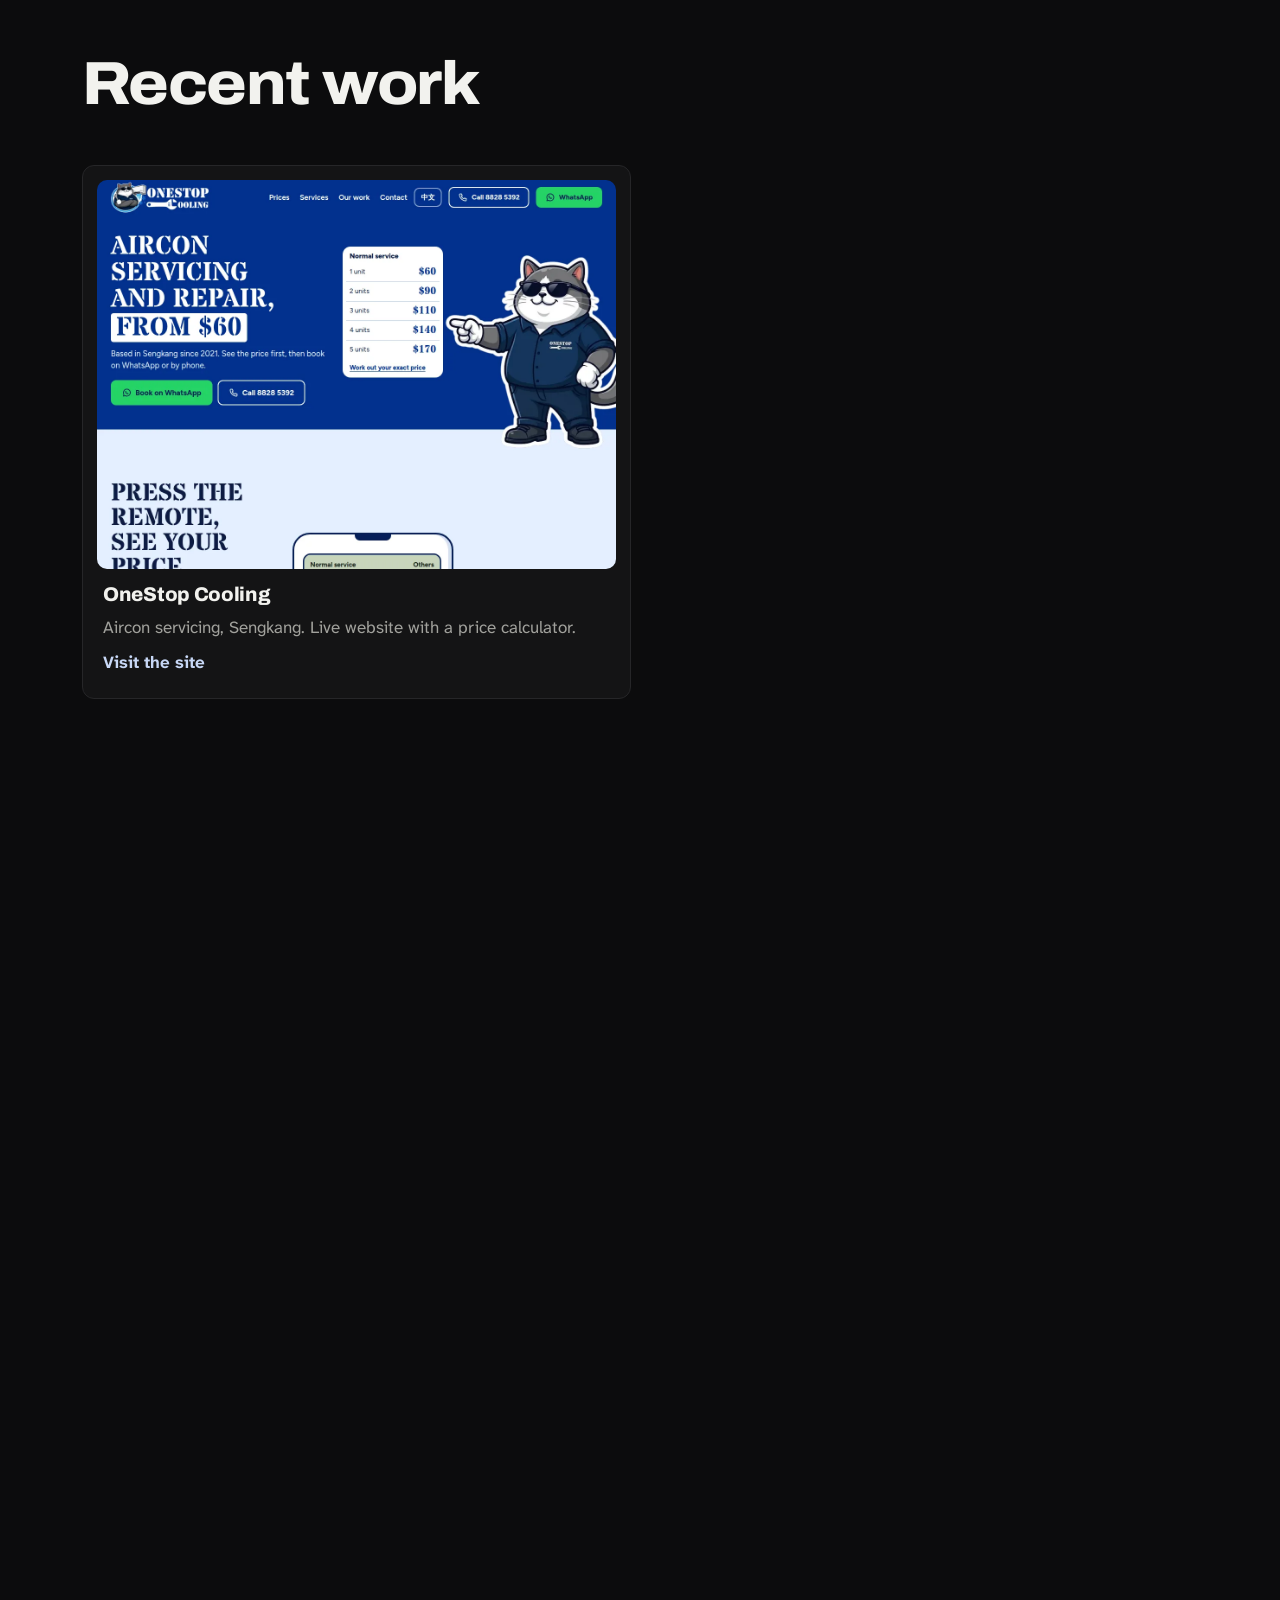
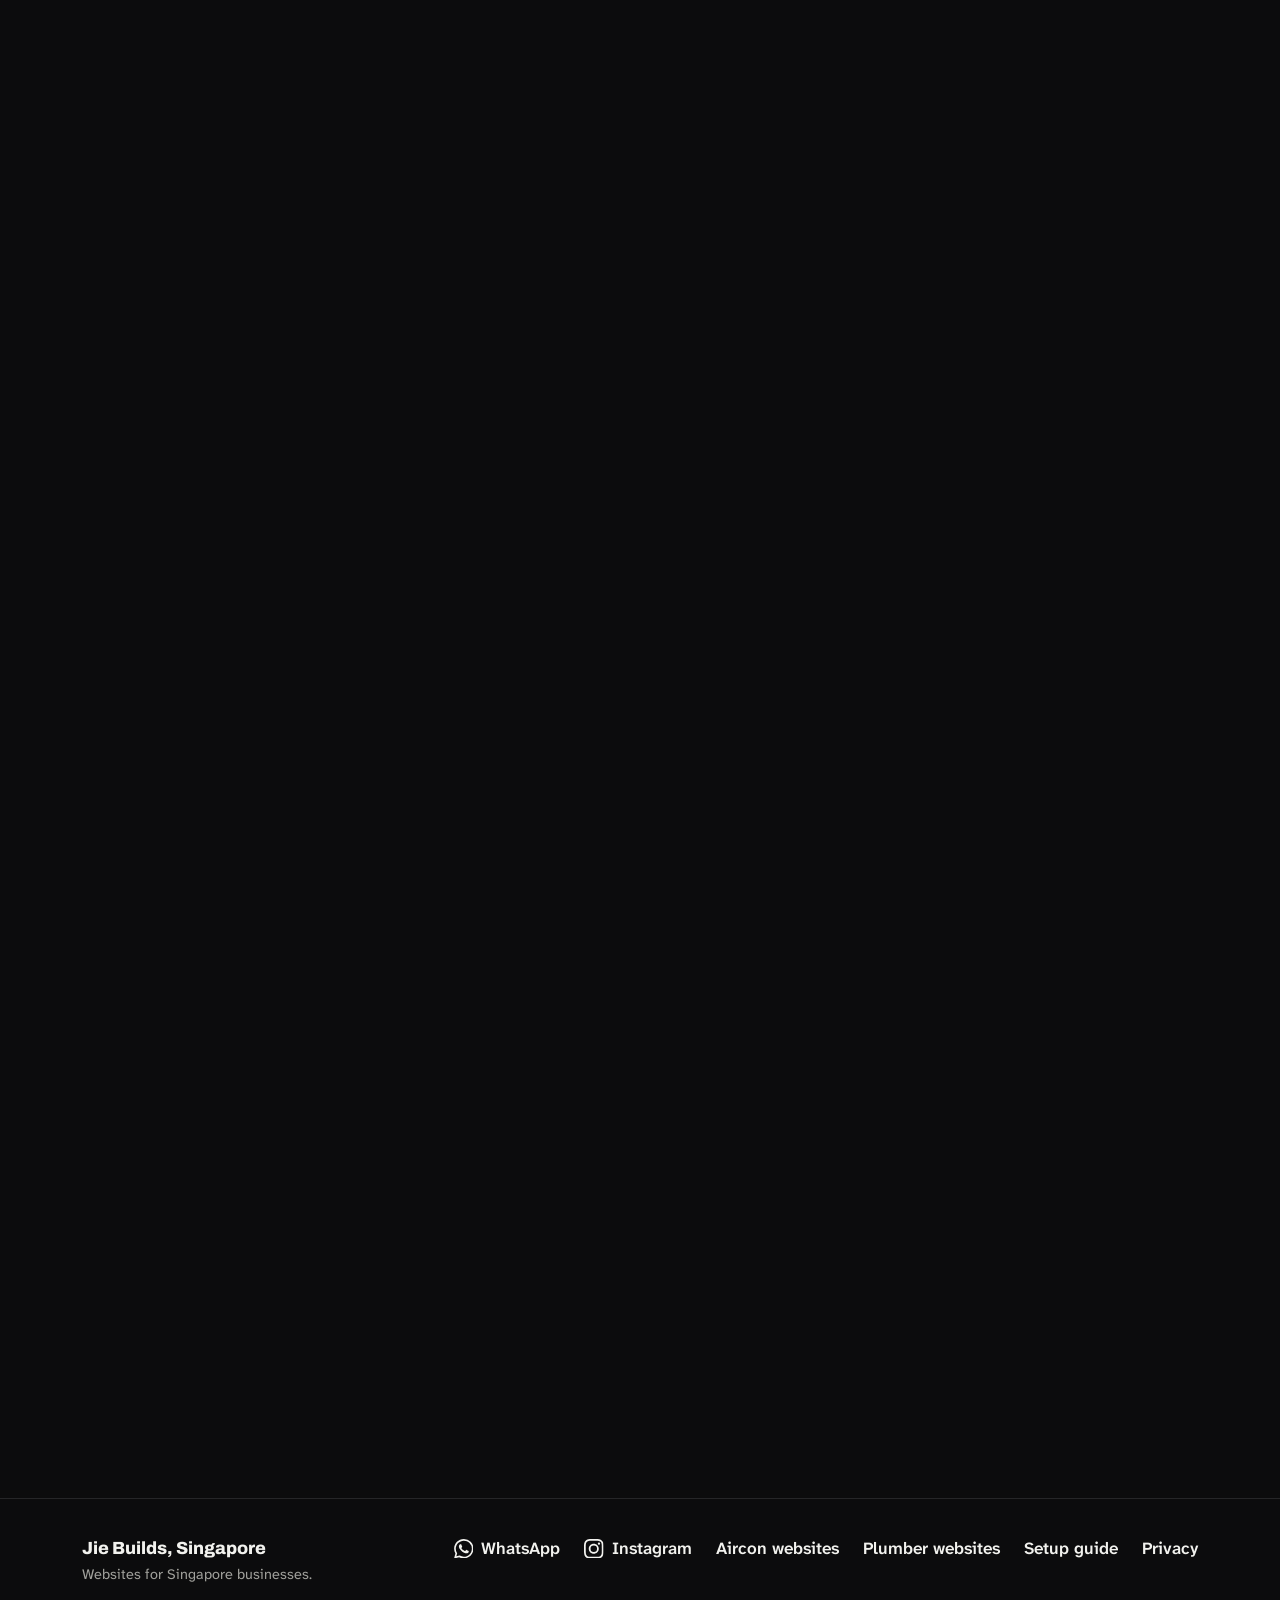
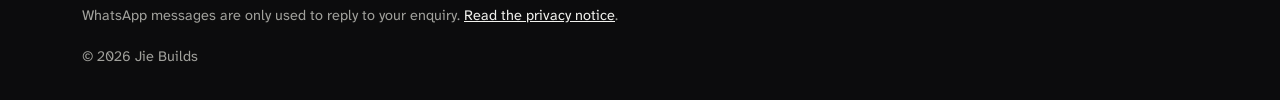
==== commit 90526b21: "Change delivery time to 3 working days after all necessary info is received Co-Authored-By: Claude S" ====
--- a/index.html
+++ b/index.html
@@ -5,7 +5,7 @@
   <meta name="google-site-verification" content="2xer0mkSP5VUdhM2R_G-a2jgA3SitdXtqtMEsazaQb0" />
   <meta name="viewport" content="width=device-width, initial-scale=1">
   <title>Website Design Singapore for Businesses | Jie Builds</title>
-  <meta name="description" content="Websites for Singapore businesses, from aircon to renovation. Live in 5 working days, free to self-host, S$500 to S$4,400. Free design preview before you pay.">
+  <meta name="description" content="Websites for Singapore businesses. Live 3 working days after I get your info. S$500 to S$4,400, free to self-host. Free design preview before you pay.">
   <link rel="canonical" href="https://jiebuilds.com/">
   <meta name="theme-color" content="#0C0C0D">
   <meta name="color-scheme" content="dark">
@@ -14,17 +14,17 @@
   <meta property="og:type" content="website">
   <meta property="og:site_name" content="Jie Builds">
   <meta property="og:title" content="Websites for Singapore businesses | Jie Builds">
-  <meta property="og:description" content="Get more enquiries with a fast, professional website. Live in 5 working days, free to self-host, free design preview before you pay.">
+  <meta property="og:description" content="Get more enquiries with a fast, professional website. Live 3 working days after I get your info, free to self-host, free design preview.">
   <meta property="og:url" content="https://jiebuilds.com/">
-  <meta property="og:image" content="https://jiebuilds.com/assets/og-image.png?v=11">
+  <meta property="og:image" content="https://jiebuilds.com/assets/og-image.png?v=12">
   <meta property="og:image:width" content="1200">
   <meta property="og:image:height" content="630">
-  <meta property="og:image:alt" content="Jie Builds: websites for Singapore businesses. Live in 5 working days.">
+  <meta property="og:image:alt" content="Jie Builds: websites for Singapore businesses. Live 3 working days after I get your info.">
   <meta property="og:locale" content="en_SG">
   <meta name="twitter:card" content="summary_large_image">
   <meta name="twitter:title" content="Websites for Singapore businesses | Jie Builds">
-  <meta name="twitter:description" content="Get more enquiries with a fast, professional website. Live in 5 working days, free to self-host.">
-  <meta name="twitter:image" content="https://jiebuilds.com/assets/og-image.png?v=11">
+  <meta name="twitter:description" content="Get more enquiries with a fast, professional website. Live 3 working days after I get your info, free to self-host.">
+  <meta name="twitter:image" content="https://jiebuilds.com/assets/og-image.png?v=12">
 
   <link rel="icon" href="/favicon.ico" sizes="48x48">
   <link rel="icon" href="assets/favicon.svg?v=2" type="image/svg+xml">
@@ -52,13 +52,13 @@
       }
     })(document);
   </script>
-  <link rel="stylesheet" href="css/style.css?v=20261126j">
+  <link rel="stylesheet" href="css/style.css?v=20261127a">
 
   <!-- Settings first (prices, WhatsApp, Pixel ID), then site behaviour -->
-  <script src="js/config.js?v=20261126j" defer></script>
-  <script src="js/i18n.js?v=20261126j" defer></script>
-  <script src="js/intro.js?v=20261126j" defer></script>
-  <script src="js/site.js?v=20261126j" defer></script>
+  <script src="js/config.js?v=20261127a" defer></script>
+  <script src="js/i18n.js?v=20261127a" defer></script>
+  <script src="js/intro.js?v=20261127a" defer></script>
+  <script src="js/site.js?v=20261127a" defer></script>
 
   <script type="application/ld+json">
   {
@@ -67,7 +67,7 @@
     "name": "Jie Builds",
     "description": "Websites, landing pages, chatbots and automations for businesses in Singapore, including aircon, plumbing and renovation.",
     "url": "https://jiebuilds.com/",
-    "image": "https://jiebuilds.com/assets/og-image.png?v=11",
+    "image": "https://jiebuilds.com/assets/og-image.png?v=12",
     "telephone": "+6592778104",
     "priceRange": "S$500-S$4400",
     "areaServed": { "@type": "Country", "name": "Singapore" },
@@ -157,7 +157,7 @@
         <div class="hero-copy">
           <a class="hero-proof" href="#work"><span class="hero-proof-dot" aria-hidden="true"></span><span class="hero-proof-text">My work</span><span aria-hidden="true">→</span></a>
           <h1 class="hero-title" data-split><span class="mark" data-mark>More enquiries</span> for your business.</h1>
-          <p class="hero-sub" data-load="2">Websites for Singapore businesses, from aircon and plumbing to renovation, with your prices and WhatsApp one tap away. <strong>Live in 5 working days. Free to self-host.</strong></p>
+          <p class="hero-sub" data-load="2">Websites for Singapore businesses, from aircon and plumbing to renovation, with your prices and WhatsApp one tap away. <strong>Live in 3 working days after I get all the necessary info. Free to self-host.</strong></p>
           <div class="hero-actions" data-load="3">
             <a class="btn btn-big" data-wa="hero" href="https://wa.me/6592778104" target="_blank" rel="noopener">
               <svg class="icon" aria-hidden="true"><use href="#i-wa"/></svg>
@@ -311,7 +311,7 @@
           <li data-reveal><b>WhatsApp me</b><span>Tell me what you do.</span></li>
           <li data-reveal><b>See a free preview</b><span>Your homepage, before you pay.</span></li>
           <li data-reveal><b>Pay 50%, I build</b><span>2 rounds of changes included.</span></li>
-          <li data-reveal><b>Live in 5 working days</b><span>Pay the other 50%. You own it.</span></li>
+          <li data-reveal><b>Live in 3 working days</b><span>After I get all the necessary info. Pay the other 50%. You own it.</span></li>
         </ol>
       </div>
     </section>
@@ -337,7 +337,7 @@
         <div class="faq-list" data-stagger>
           <details data-reveal>
             <summary>What do I need to give you?</summary>
-            <div class="faq-a"><p>Your business name, services, areas, rough prices and phone photos of your work. No logo? I'll set your name in clean text. Not sure what to write? I'll help on WhatsApp. Once I have it, you're live in 5 working days.</p></div>
+            <div class="faq-a"><p>Your business name, services, areas, rough prices and phone photos of your work. No logo? I'll set your name in clean text. Not sure what to write? I'll help on WhatsApp. Once I have all the necessary info, you're live in 3 working days.</p></div>
           </details>
           <details data-reveal>
             <summary>How do I pay?</summary>
